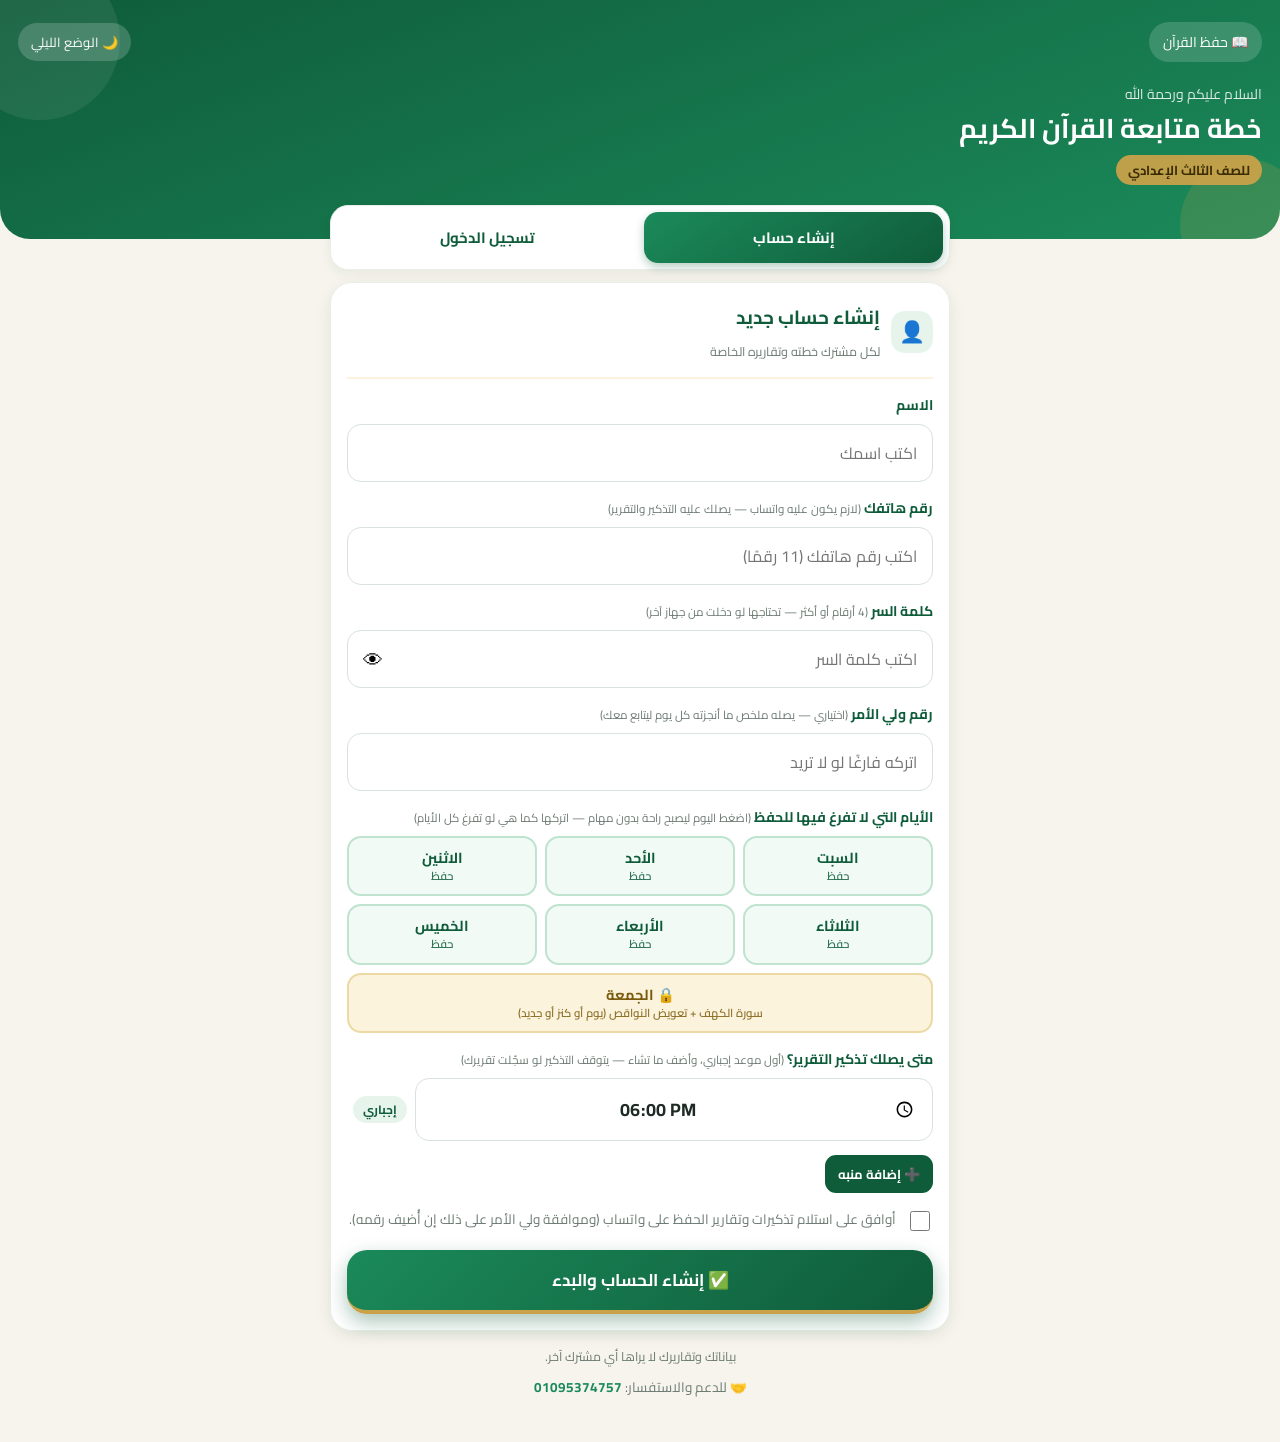
==== account.html @ 47256505 "Add files via upload" ====
<!DOCTYPE html>
<html lang="ar" dir="rtl">
<head>
    <meta charset="UTF-8">
    <meta name="viewport" content="width=device-width, initial-scale=1.0, viewport-fit=cover">
    <meta name="theme-color" content="#0f5c3a">
    <title>حسابي — خطة متابعة القرآن الكريم</title>
    <link rel="stylesheet" href="https://fonts.googleapis.com/css2?family=Cairo:wght@400;600;700&display=swap" media="print" onload="this.media='all'">
    <link rel="stylesheet" href="style.css">
</head>
<body>

    <header class="top">
        <div class="top-row">
            <span class="back">📖 حفظ القرآن</span>
            <button id="themeButton" class="theme-button">🌙 الوضع الليلي</button>
        </div>
        <div class="hello">
            <small>السلام عليكم ورحمة الله</small>
            <h1>خطة متابعة القرآن الكريم</h1>
            <span class="gold">للصف الثالث الإعدادي</span>
        </div>
    </header>

    <main class="wrap">
        <div class="tabs">
            <button type="button" class="tab on" id="tabReg">إنشاء حساب</button>
            <button type="button" class="tab" id="tabLogin">تسجيل الدخول</button>
        </div>

        <section class="box" id="regBox">
            <div class="box-h"><div class="ico">👤</div><div><h3>إنشاء حساب جديد</h3><small>لكل مشترك خطته وتقاريره الخاصة</small></div></div>

            <label class="lbl" for="rName">الاسم</label>
            <input class="input" id="rName" type="text" autocomplete="name" placeholder="اكتب اسمك">

            <label class="lbl" for="rPhone">رقم هاتفك <small>(لازم يكون عليه واتساب — يصلك عليه التذكير والتقرير)</small></label>
            <input class="input" id="rPhone" type="tel" inputmode="numeric" maxlength="14" autocomplete="tel" placeholder="اكتب رقم هاتفك (11 رقمًا)" style="direction:ltr;text-align:right">

            <label class="lbl" for="rPin">كلمة السر <small>(4 أرقام أو أكثر — تحتاجها لو دخلت من جهاز آخر)</small></label>
            <div class="pwwrap"><input class="input" id="rPin" type="password" autocomplete="new-password" placeholder="اكتب كلمة السر"><button type="button" aria-label="إظهار كلمة السر">👁</button></div>

            <label class="lbl" for="rGuardian">رقم ولي الأمر <small>(اختياري — يصله ملخص ما أنجزته كل يوم ليتابع معك)</small></label>
            <input class="input" id="rGuardian" type="tel" inputmode="numeric" maxlength="14" placeholder="اتركه فارغًا لو لا تريد" style="direction:ltr;text-align:right">

            <label class="lbl">الأيام التي لا تفرغ فيها للحفظ <small>(اضغط اليوم ليصبح راحة بدون مهام — اتركها كما هي لو تفرغ كل الأيام)</small></label>
            <div class="daychips" id="dayChips"></div>

            <label class="lbl">متى يصلك تذكير التقرير؟ <small>(أول موعد إجباري، وأضف ما تشاء — يتوقف التذكير لو سجّلت تقريرك)</small></label>
            <div id="remBox"></div>

            <label class="consent"><input type="checkbox" id="rConsent"><span>أوافق على استلام تذكيرات وتقارير الحفظ على واتساب (وموافقة ولي الأمر على ذلك إن أُضيف رقمه).</span></label>
            <div id="closedMsg"></div>
            <div id="regErr"></div>
            <button type="button" class="send" id="regBtn" style="margin-top:12px;font-size:17px;padding:14px">✅ إنشاء الحساب والبدء</button>
        </section>

        <section class="box" id="loginBox" style="display:none">
            <div class="box-h"><div class="ico">🔑</div><div><h3>تسجيل الدخول</h3><small>لو عندك حساب بالفعل</small></div></div>
            <label class="lbl" for="lPhone">رقم هاتفك</label>
            <input class="input" id="lPhone" type="tel" inputmode="numeric" maxlength="14" autocomplete="tel" placeholder="اكتب رقم هاتفك" style="direction:ltr;text-align:right">
            <label class="lbl" for="lPin">كلمة السر</label>
            <div class="pwwrap"><input class="input" id="lPin" type="password" autocomplete="current-password" placeholder="اكتب كلمة السر"><button type="button" aria-label="إظهار كلمة السر">👁</button></div>
            <div id="loginErr"></div>
            <button type="button" class="send" id="loginBtn" style="margin-top:12px;font-size:17px;padding:14px">🔓 دخول</button>
            <button type="button" class="linkbtn" id="forgotBtn">نسيت كلمة السر؟</button>
            <div class="reset" id="resetBox" style="display:none">
                <div class="muted">سيصلك رمز من 6 أرقام على واتساب على رقمك المسجّل.</div>
                <button type="button" class="btn small" id="sendCode" style="margin-top:8px">📲 إرسال الرمز</button>
                <div id="codePart" style="display:none">
                    <label class="lbl" for="rCode">الرمز الذي وصلك</label>
                    <input class="input" id="rCode" type="tel" inputmode="numeric" maxlength="6" placeholder="6 أرقام" style="direction:ltr;text-align:center;letter-spacing:4px">
                    <label class="lbl" for="rNew">كلمة السر الجديدة</label>
                    <div class="pwwrap"><input class="input" id="rNew" type="password" placeholder="كلمة السر الجديدة"><button type="button" aria-label="إظهار كلمة السر">👁</button></div>
                    <button type="button" class="btn small" id="confirmCode" style="margin-top:10px">✅ تغيير كلمة السر</button>
                </div>
                <div id="resetMsg"></div>
            </div>
        </section>

        <p class="hint" style="text-align:center">بياناتك وتقاريرك لا يراها أي مشترك آخر.</p>
    </main>

    <script src="engine.js"></script>
    <script>
    (function () {
      QT.applyTheme();
      QT.bindThemeButton("themeButton");
      QT.bindEyes();
      var $ = function (id) { return document.getElementById(id); };

      function nextUrl() {
        var n = QT.getParam("next");
        return /^[A-Za-z]+\.html(\?.*)?$/.test(n) && n.indexOf("account.html") < 0 ? n : "index.html";
      }
      if (QT.session()) { window.location.replace(nextUrl()); return; }

      function show(which) {
        $("regBox").style.display = which === "reg" ? "block" : "none";
        $("loginBox").style.display = which === "login" ? "block" : "none";
        $("tabReg").className = "tab" + (which === "reg" ? " on" : "");
        $("tabLogin").className = "tab" + (which === "login" ? " on" : "");
      }
      $("tabReg").onclick = function () { show("reg"); };
      $("tabLogin").onclick = function () { show("login"); };

      /* أيام الراحة */
      var DAYS = [[6, "السبت"], [0, "الأحد"], [1, "الاثنين"], [2, "الثلاثاء"], [3, "الأربعاء"], [4, "الخميس"]], restSel = {};
      function drawDays() {
        var h = "";
        for (var i = 0; i < DAYS.length; i++) h += '<button type="button" class="daychip' + (restSel[DAYS[i][0]] ? " off" : "") + '" data-d="' + DAYS[i][0] + '">' + DAYS[i][1] + '<small>' + (restSel[DAYS[i][0]] ? "راحة" : "حفظ") + '</small></button>';
        h += '<div class="daychip fri">الجمعة<small>سورة الكهف + تعويض النواقص (يوم أو كنز أو جديد)</small></div>';
        $("dayChips").innerHTML = h;
      }
      $("dayChips").onclick = function (ev) {
        ev = ev || window.event; var t = ev.target || ev.srcElement;
        while (t && t !== this && !(t.getAttribute && t.getAttribute("data-d"))) t = t.parentNode;
        if (!t || t === this) return;
        var n = Number(t.getAttribute("data-d"));
        if (restSel[n]) delete restSel[n]; else restSel[n] = 1;
        drawDays();
      };
      drawDays();

      /* مواعيد التذكير */
      var rem = QT.mountReminders($("remBox"), ["18:00"]);

      /* حد التسجيل (رقم Meta التجريبي يقبل 5 أرقام فقط) */
      var closed = false;
      QT.status(function (ok, d) {
        if (ok && d && d.open === false) {
          closed = true;
          $("closedMsg").innerHTML = '<div class="err"><b>للأسف تم انتهاء التسجيل.</b><br>اكتمل العدد المسموح به حاليًا. للاستفسار تواصل مع الدعم: <a href="https://wa.me/201095374757" style="direction:ltr;unicode-bidi:embed;font-weight:700">01095374757</a></div>';
          $("regBtn").className = "send off";
        }
      });

      function showErr(id, msg) { $(id).innerHTML = msg ? '<div class="err">' + QT.esc(msg) + '</div>' : ""; }
      var busy = false;
      function lock(btn, on, label) { busy = on; btn.className = "send" + (on ? " off" : ""); btn.innerHTML = on ? "⏳ جاري الاتصال..." : label; }
      var PHONE_ERR = "رقم الهاتف لازم يكون 11 رقمًا ويبدأ بـ 010 أو 011 أو 012 أو 015.";

      $("regBtn").onclick = function () {
        if (busy) return;
        if (closed) { showErr("regErr", "للأسف تم انتهاء التسجيل. تواصل مع الدعم: 01095374757"); return; }
        var name = $("rName").value.replace(/^\s+|\s+$/g, ""), phone = $("rPhone").value, pin = $("rPin").value, g = $("rGuardian").value.replace(/\s/g, "");
        if (name.length < 2) { showErr("regErr", "اكتب اسمك."); return; }
        if (!phone.replace(/\s/g, "")) { showErr("regErr", "اكتب رقم هاتفك في الخانة."); return; }
        if (!QT.normPhone(phone)) { showErr("regErr", PHONE_ERR); return; }
        if (pin.length < 4) { showErr("regErr", "كلمة السر لا تقل عن 4 أرقام أو حروف."); return; }
        if (g && !QT.normPhone(g)) { showErr("regErr", "رقم ولي الأمر: " + PHONE_ERR); return; }
        if (g && QT.normPhone(g) === QT.normPhone(phone)) { showErr("regErr", "رقم ولي الأمر لازم يكون مختلفًا عن رقمك."); return; }
        var times = rem.get(), k;
        for (k = 0; k < times.length; k++) if (!/^([01]\d|2[0-3]):[0-5]\d$/.test(times[k] || "")) { showErr("regErr", "اختر موعد التذكير الأول (إجباري) وتأكد أن كل المواعيد مكتملة."); return; }
        if (!$("rConsent").checked) { showErr("regErr", "لازم توافق على استلام الرسائل على واتساب."); return; }
        var restArr = [];
        for (k in restSel) if (restSel.hasOwnProperty(k)) restArr.push(Number(k));
        if (restArr.length > 5) { showErr("regErr", "اترك يومًا واحدًا على الأقل للحفظ."); return; }
        showErr("regErr", ""); lock($("regBtn"), true);
        QT.register({ name: name, phone: phone, pin: pin, guardian: g, rest: restArr, reminders: times, consent: true }, function (ok, data) {
          if (ok) { window.location.replace("onboarding.html"); return; }
          lock($("regBtn"), false, "✅ إنشاء الحساب والبدء"); showErr("regErr", data && data.error || "حدث خطأ.");
        });
      };
      $("loginBtn").onclick = function () {
        if (busy) return;
        var phone = $("lPhone").value, pin = $("lPin").value;
        if (!QT.normPhone(phone)) { showErr("loginErr", PHONE_ERR); return; }
        if (!pin) { showErr("loginErr", "اكتب كلمة السر."); return; }
        showErr("loginErr", ""); lock($("loginBtn"), true);
        QT.login({ phone: phone, pin: pin }, function (ok, data) {
          if (ok) { window.location.replace(nextUrl()); return; }
          lock($("loginBtn"), false, "🔓 دخول"); showErr("loginErr", data && data.error || "حدث خطأ.");
        });
      };

      /* نسيت كلمة السر */
      $("forgotBtn").onclick = function () { $("resetBox").style.display = $("resetBox").style.display === "none" ? "block" : "none"; };
      function msg(t, bad) { $("resetMsg").innerHTML = t ? '<div class="' + (bad ? "err" : "ok-msg") + '">' + QT.esc(t) + '</div>' : ""; }
      $("sendCode").onclick = function () {
        var phone = $("lPhone").value;
        if (!QT.normPhone(phone)) { msg("اكتب رقم هاتفك أعلاه أولًا (11 رقمًا).", true); return; }
        msg("⏳ جاري الإرسال...", false);
        QT.resetRequest(phone, function (ok, m) {
          msg(m, !ok);
          if (ok) $("codePart").style.display = "block";
        });
      };
      $("confirmCode").onclick = function () {
        var code = $("rCode").value, pin = $("rNew").value;
        if (code.length < 6) { msg("اكتب الرمز المكوّن من 6 أرقام.", true); return; }
        if (pin.length < 4) { msg("كلمة السر الجديدة لا تقل عن 4 أرقام أو حروف.", true); return; }
        QT.resetConfirm($("lPhone").value, code, pin, function (ok, m) {
          msg(m, !ok);
          if (ok) { $("lPin").value = pin; $("codePart").style.display = "none"; }
        });
      };
    })();
    </script>
</body>
</html>
---- style.css ----
/* =====================================================================
   style.css — التصميم المشترك لكل الصفحات (أخضر قرآني + ذهبي هادئ)
   ===================================================================== */
:root { --g1:#0f5c3a; --g2:#1b8a5a; --g3:#e6f4ec; --gold:#c9a24a; --gold2:#fbf3dc; --ink:#1d2b24; --mut:#6b7a72; --line:#e8eee9; --card:#ffffff; --bg:#f6f4ec; --soft:#fafbf9;
        --c-full:#1b8a5a; --c-extra:#b7861f; --c-partial:#d9822b; --c-none:#c0453a; }
* { box-sizing: border-box; }
body { margin: 0; font-family: "Cairo", Tahoma, Arial, sans-serif; background: var(--bg); color: var(--ink); direction: rtl; padding-bottom: 20px; transition: background .3s, color .3s; }
button { font-family: inherit; cursor: pointer; border: none; }
a { color: inherit; text-decoration: none; }
input { font-family: inherit; }

/* ---------- الهيدر ---------- */
.top { background: linear-gradient(160deg, var(--g1), var(--g2)); color: #fff; padding: 22px 18px 54px; border-radius: 0 0 30px 30px; position: relative; overflow: hidden; }
.top:before { content: ""; position: absolute; left: -40px; top: -40px; width: 160px; height: 160px; border-radius: 50%; background: rgba(255,255,255,.07); }
.top:after { content: ""; position: absolute; right: -30px; bottom: -50px; width: 130px; height: 130px; border-radius: 50%; background: rgba(201,162,74,.18); }
.top-row { display: flex; justify-content: space-between; align-items: center; position: relative; z-index: 1; gap: 10px; }
.back { color: #fff; background: rgba(255,255,255,.16); padding: 7px 14px; border-radius: 20px; font-size: 14px; }
.theme-button { background: rgba(255,255,255,.18); color: #fff; padding: 7px 13px; font-size: 13px; border-radius: 20px; }
.hello { position: relative; z-index: 1; margin-top: 16px; }
.hello small { opacity: .85; font-size: 14px; }
.hello h1 { margin: 2px 0 6px; font-size: 27px; line-height: 1.4; }
.hello .gold { display: inline-block; background: rgba(201,162,74,.95); color: #3b2c05; padding: 3px 12px; border-radius: 20px; font-size: 13px; font-weight: 700; }
.wrap { width: 92%; max-width: 620px; margin: -34px auto 0; position: relative; z-index: 2; }

/* ---------- البطاقات ---------- */
.box, .card { background: var(--card); border-radius: 22px; padding: 16px; margin-bottom: 14px; box-shadow: 0 5px 16px rgba(30,60,45,.08); border: 1px solid var(--line); }
.card h2 { margin: 0 0 10px; font-size: 19px; color: var(--g1); }
.card h3 { color: var(--g1); }
.box-h { display: flex; align-items: center; gap: 11px; margin-bottom: 12px; padding-bottom: 12px; border-bottom: 2px solid var(--gold2); }
.ico { width: 42px; height: 42px; border-radius: 14px; display: flex; align-items: center; justify-content: center; font-size: 21px; background: var(--g3); flex-shrink: 0; }
.box.t .ico { background: #fbf3dc; } .box.f .ico { background: #eaf0fb; }
.box-h h3 { margin: 0; font-size: 19px; color: var(--g1); }
.box-h small { color: var(--mut); font-size: 12.5px; }
.muted, .mu { color: var(--mut); font-size: 13px; }
.hint { font-size: 12.5px; color: var(--mut); margin: 8px 2px 0; }
.loading { text-align: center; padding: 30px 10px; color: var(--mut); }
.row { display: flex; gap: 10px; flex-wrap: wrap; align-items: center; }
.grid2 { display: grid; grid-template-columns: 1fr 1fr; gap: 12px; }
.input { width: 100%; padding: 13px 15px; border: 1px solid #d9e2dc; border-radius: 14px; font-size: 16px; outline: none; background: #fff; color: var(--ink); }
.input:focus { border-color: var(--g2); box-shadow: 0 0 0 3px rgba(27,138,90,.15); }

/* ---------- أزرار عامة ---------- */
.btn { display: inline-block; padding: 11px 18px; border-radius: 14px; background: var(--g1); color: #fff; font-size: 15px; font-weight: 700; }
.btn.blue { background: #2f6fa8; } .btn.gray { background: #7b8a82; } .btn.red { background: var(--c-none); }
.btn.small { padding: 7px 13px; font-size: 13px; border-radius: 11px; }
.btn.gold { background: linear-gradient(135deg, #d1a02f, #a77a14); }

/* ---------- الرئيسية ---------- */
.day-section { display: flex; justify-content: space-between; align-items: center; gap: 14px; background: var(--card); border-radius: 22px; padding: 18px; margin-bottom: 14px; box-shadow: 0 5px 16px rgba(30,60,45,.08); border: 1px solid var(--line); border-right: 6px solid var(--gold); }
.day-section h2 { margin: 4px 0; color: var(--g1); font-size: 23px; }
.day-section p { margin: 4px 0; color: var(--mut); font-size: 14px; }
.small-title { color: var(--mut); font-size: 12.5px; }
.day-progress { min-width: 86px; text-align: center; background: var(--g3); padding: 12px 8px; border-radius: 16px; }
.day-progress strong { display: block; color: var(--g1); font-size: 23px; }
.navigation-section { display: grid; grid-template-columns: repeat(3, 1fr); gap: 10px; margin-bottom: 14px; }
.nav-btn { display: block; text-align: center; padding: 14px 4px; border-radius: 18px; color: #fff; font-size: 14px; font-weight: 700; background: linear-gradient(145deg, var(--g2), var(--g1)); box-shadow: 0 5px 12px rgba(15,92,58,.25); }
.nav-btn.blue { background: linear-gradient(145deg, #d1a02f, #a77a14); box-shadow: 0 5px 12px rgba(167,122,20,.28); }
.nav-btn.gray { background: linear-gradient(145deg, #4b6358, #33463d); box-shadow: 0 5px 12px rgba(51,70,61,.25); }
.stats { display: grid; grid-template-columns: repeat(3, 1fr); gap: 10px; margin-bottom: 14px; }
.stat-card { background: var(--card); border-radius: 18px; padding: 12px 6px; text-align: center; border: 1px solid var(--line); box-shadow: 0 4px 12px rgba(30,60,45,.07); }
.stat-card span { font-size: 21px; } .stat-card h3 { margin: 4px 0; font-size: 12.5px; color: var(--mut); font-weight: 600; } .stat-card strong { font-size: 22px; color: var(--g1); }
.progress-section, .search-section, .surahs-section, .reminder-section { background: var(--card); border-radius: 22px; padding: 16px; margin-bottom: 14px; box-shadow: 0 5px 16px rgba(30,60,45,.08); border: 1px solid var(--line); }
.progress-section h2, .search-section h2, .surahs-section h2, .reminder-section h2 { margin: 0 0 8px; font-size: 18px; color: var(--g1); }
.section-title { display: flex; justify-content: space-between; align-items: center; gap: 10px; }
.progress-bar { width: 100%; height: 12px; background: var(--g3); border-radius: 20px; overflow: hidden; margin: 12px 0 10px; }
#progressBar, .bar-fill { height: 100%; width: 0%; background: linear-gradient(90deg, var(--g2), var(--gold)); border-radius: 20px; transition: width .4s; }
#progressMessage { text-align: center; color: var(--mut); margin: 0; font-size: 14px; }
#searchInput { width: 100%; padding: 13px 15px; border: 1px solid #d9e2dc; border-radius: 14px; font-size: 16px; outline: none; background: #fff; color: var(--ink); }
#searchInput:focus { border-color: var(--g2); box-shadow: 0 0 0 3px rgba(27,138,90,.15); }
.surah-list { display: grid; grid-template-columns: 1fr; gap: 10px; }
.surah-card { background: var(--soft); border: 1px solid var(--line); border-right: 5px solid #c4cbc7; border-radius: 16px; padding: 13px 14px; }
.surah-number { color: var(--mut); font-size: 12px; margin-bottom: 2px; }
.surah-name { font-size: 19px; font-weight: 700; margin-bottom: 6px; }
.surah-status { font-size: 14px; line-height: 1.7; }
.surah-days { margin-top: 8px; padding-top: 8px; border-top: 1px dashed #dfe6e1; color: var(--mut); font-size: 13px; line-height: 1.8; }
.status-planned { border-right-color: var(--gold); background: #fffbef; }
.status-completed { border-right-color: var(--g2); background: #f0faf4; }
footer { text-align: center; color: var(--mut); padding: 16px; font-size: 13px; }
footer p { margin: 2px 0; }

/* ---------- الخطة والتقدم ---------- */
.badge { display: inline-block; padding: 2px 10px; border-radius: 20px; font-size: 12px; font-weight: 700; background: var(--g3); color: var(--g1); margin-left: 6px; }
.badge.warn { background: var(--gold2); color: #7a5a0b; } .badge.bad { background: #fde3e0; color: #a93228; } .badge.ok { background: #dff5e6; color: #14753f; } .badge.blue { background: #e1eefb; color: #1f5fa3; }
.sec { border: 1px solid var(--line); border-right: 5px solid var(--g2); border-radius: 16px; padding: 13px; margin-bottom: 11px; background: var(--soft); }
.sec.t { border-right-color: var(--gold); } .sec.f { border-right-color: #5b86c4; }
.sec h3 { margin: 0 0 8px; font-size: 17px; color: var(--g1); }
.sec .line { margin: 5px 0; line-height: 1.8; font-size: 15px; }
.sec .num { display: inline-block; min-width: 54px; text-align: center; padding: 1px 10px; border-radius: 14px; background: var(--gold); color: #fff; font-weight: 700; margin-left: 6px; font-size: 12.5px; }
.sec .ph { color: var(--g2); font-weight: 700; }
.err { color: #a93228; background: #fff3f2; border: 1px solid #efc0bb; border-radius: 16px; padding: 11px 14px; margin: 10px 0; font-size: 14px; line-height: 1.9; }
.ok-msg { color: #14753f; background: #e8f7ee; border: 1px solid #bfe3cf; border-radius: 16px; padding: 11px 14px; margin: 10px 0; }
.dayline { display: flex; justify-content: space-between; align-items: center; gap: 10px; padding: 12px 13px; border: 1px solid var(--line); border-radius: 16px; margin-bottom: 9px; background: var(--soft); }
.dayline .meta { flex: 1; min-width: 0; }
.dayline .title { font-weight: 700; font-size: 15px; }
.dayline .sub { color: var(--mut); font-size: 13px; line-height: 1.8; }
.dayline.today { border-color: var(--g2); background: #f0faf4; box-shadow: 0 0 0 2px rgba(27,138,90,.12); }
.dayline.missed { border-color: #efc0bb; background: #fff6f5; }
details.acc { background: var(--card); border-radius: 20px; padding: 2px 16px; margin-bottom: 12px; box-shadow: 0 5px 16px rgba(30,60,45,.08); border: 1px solid var(--line); }
details.acc > summary { cursor: pointer; padding: 15px 0; font-size: 17px; font-weight: 700; color: var(--g1); list-style: none; }
details.acc > summary::-webkit-details-marker { display: none; }
details.acc > summary:after { content: "▾"; float: left; color: var(--gold); }
details.acc[open] > summary:after { content: "▴"; }
details.acc .body { padding-bottom: 14px; }
details.acc h3 { color: var(--g1); font-size: 16px; }
.tabs { display: flex; gap: 8px; margin-bottom: 12px; background: var(--card); padding: 6px; border-radius: 18px; border: 1px solid var(--line); box-shadow: 0 4px 12px rgba(30,60,45,.06); }
.tab { flex: 1; padding: 11px 6px; border-radius: 14px; background: transparent; color: var(--g1); font-size: 15px; font-weight: 700; }
.tab.on { background: linear-gradient(145deg, var(--g2), var(--g1)); color: #fff; box-shadow: 0 4px 10px rgba(15,92,58,.3); }
.bigmsg { text-align: center; font-size: 19px; line-height: 2; padding: 22px 16px; background: linear-gradient(145deg, #f0faf4, var(--gold2)); border-radius: 22px; color: var(--g1); margin-bottom: 14px; border: 1px solid #dcebd8; font-weight: 600; }
.kv { display: flex; justify-content: space-between; gap: 8px; padding: 10px 0; border-bottom: 1px dashed var(--line); font-size: 15px; }
.kv:last-child { border-bottom: none; }
.kv strong { color: var(--g1); }
.note-comp { color: #14753f; font-size: 13px; margin-top: 4px; }
.chips { display: flex; flex-wrap: wrap; gap: 8px; margin-top: 8px; }
.chip { direction: ltr; padding: 9px 14px; border-radius: 14px; background: #fff; color: #6b520f; border: 2px solid #e6dcb8; font-size: 16px; font-weight: 700; }
.chip:active { background: var(--gold); color: #fff; }
.toast { position: fixed; bottom: 22px; left: 50%; transform: translateX(-50%); background: #2c3a33; color: #fff; padding: 12px 20px; border-radius: 16px; opacity: 0; pointer-events: none; transition: opacity .3s; z-index: 60; max-width: 90%; text-align: center; font-size: 14px; }
.toast.show { opacity: 1; } .toast.err2 { background: #a93228; } .toast.ok2 { background: #14753f; }

/* ---------- نموذج التقرير (مشترك بين التقرير والخطة) ---------- */
.steps { background: var(--card); border-radius: 18px; padding: 12px 16px; box-shadow: 0 6px 18px rgba(15,92,58,.12); display: flex; align-items: center; gap: 12px; margin-bottom: 14px; border: 1px solid var(--line); }
.steps .bar { flex: 1; height: 9px; background: var(--g3); border-radius: 10px; overflow: hidden; }
.steps .bar i { display: block; height: 100%; width: 0; background: linear-gradient(90deg, var(--g2), var(--gold)); border-radius: 10px; transition: width .3s; }
.steps b { font-size: 13px; color: var(--g1); white-space: nowrap; }
.item { background: var(--soft); border: 1px solid var(--line); border-radius: 15px; padding: 11px 13px; margin-bottom: 9px; line-height: 1.8; font-size: 15px; }
.pill { display: inline-block; background: var(--gold); color: #fff; padding: 1px 11px; border-radius: 14px; font-size: 12.5px; font-weight: 700; margin-left: 6px; }
.pill.g { background: var(--g2); }
.name { font-weight: 700; font-size: 16.5px; }
.ph { color: var(--g2); font-weight: 700; }
.tag { display: inline-block; background: var(--gold2); color: #7a5a0b; padding: 1px 10px; border-radius: 12px; font-size: 12px; margin-right: 4px; }
.opts { display: grid; grid-template-columns: 1fr 1fr; gap: 10px; margin-top: 12px; }
.opt { position: relative; padding: 14px 8px; border-radius: 16px; font-size: 15.5px; font-weight: 700; background: #fff; border: 2px solid; display: flex; flex-direction: column; align-items: center; gap: 3px; line-height: 1.3; transition: transform .12s, box-shadow .12s; }
.opt span { font-size: 22px; }
.opt.full, .opt.done { color: var(--c-full); border-color: #bfe3cf; background: #f1faf5; }
.opt.extra { color: var(--c-extra); border-color: #ecd9a4; background: #fdf8e8; }
.opt.partial { color: var(--c-partial); border-color: #f3cfa6; background: #fff6ec; }
.opt.none { color: var(--c-none); border-color: #efc0bb; background: #fff3f2; }
.opt.sel { color: #fff; transform: scale(1.02); box-shadow: 0 6px 14px rgba(0,0,0,.18); }
.opt.sel.full, .opt.sel.done { background: linear-gradient(145deg, #1b8a5a, #0f5c3a); border-color: #0f5c3a; }
.opt.sel.extra { background: linear-gradient(145deg, #d1a02f, #a77a14); border-color: #a77a14; }
.opt.sel.partial { background: linear-gradient(145deg, #e8903a, #c26d17); border-color: #c26d17; }
.opt.sel.none { background: linear-gradient(145deg, #d35a4f, #a93228); border-color: #a93228; }
.opt.sel:after { content: "✓"; position: absolute; top: 6px; left: 9px; font-size: 14px; background: rgba(255,255,255,.28); width: 22px; height: 22px; line-height: 22px; border-radius: 50%; }
.opts.two .opt { flex-direction: row; justify-content: center; gap: 8px; }
.opts.two .opt span { font-size: 20px; }
.pick { margin-top: 12px; background: #fcfaf2; border: 1px dashed #e2cf94; border-radius: 16px; padding: 12px; }
.pick h4 { margin: 0 0 9px; font-size: 14.5px; color: #7a5a0b; }
.grid { display: flex; flex-wrap: wrap; gap: 8px; }
.ch { direction: ltr; min-width: 56px; padding: 10px 14px; border-radius: 14px; border: 2px solid #e6dcb8; background: #fff; font-size: 17px; font-weight: 700; color: #6b520f; }
.ch.sel { background: var(--gold); border-color: #a77a14; color: #fff; box-shadow: 0 4px 10px rgba(167,122,20,.35); }
.pick.p { background: #fff8f0; border-color: #f0cba0; } .pick.p h4 { color: #a8590b; }
.pick.p .ch { border-color: #f0d6b8; color: #a8590b; } .pick.p .ch.sel { background: var(--c-partial); border-color: #c26d17; color: #fff; }
.dock { position: sticky; bottom: 0; padding: 10px 0 8px; background: linear-gradient(0deg, var(--bg) 70%, rgba(246,244,236,0)); z-index: 5; }
.send { width: 100%; border: none; padding: 17px; border-radius: 20px; font-size: 19px; font-weight: 700; color: #fff; background: linear-gradient(135deg, var(--g2), var(--g1)); box-shadow: 0 8px 20px rgba(15,92,58,.35); border-bottom: 4px solid var(--gold); }
.send.off { background: #aeb9b3; box-shadow: none; border-bottom-color: #cfd6d2; }
.navbar { display: grid; grid-template-columns: repeat(3, 1fr); gap: 10px; margin: 6px 0 24px; }
.navbar a { text-align: center; padding: 13px 4px; border-radius: 16px; background: #fff; border: 1px solid var(--line); color: var(--g1); font-weight: 700; font-size: 14px; box-shadow: 0 3px 8px rgba(30,60,45,.06); }
.navbar a span { display: block; font-size: 20px; margin-bottom: 2px; }
.msg { text-align: center; padding: 26px 16px; } .msg h2 { color: var(--g1); margin: 0 0 8px; }
.formhost { margin-bottom: 14px; }
.formhost .formbar { display: flex; justify-content: space-between; align-items: center; background: var(--gold2); border: 1px solid #ecd9a4; border-radius: 16px; padding: 10px 14px; margin-bottom: 12px; font-weight: 700; color: #7a5a0b; }

/* ---------- الوضع الليلي ---------- */
body.dark { --card: #1c2420; --line: #2c3833; --g3: #1d3328; --gold2: #2e2915; --ink: #e9efec; --mut: #9fb0a7; --bg: #121715; --soft: #222c27; background: #121715; color: #e9efec; }
body.dark .input, body.dark #searchInput { background: #1b1e1d; color: #fff; border-color: #3a4540; }
body.dark .box-h h3, body.dark .card h2, body.dark .card h3, body.dark .sec h3, body.dark details.acc > summary, body.dark .progress-section h2, body.dark .search-section h2, body.dark .surahs-section h2, body.dark .reminder-section h2, body.dark .day-section h2 { color: #bfe9cf; }
body.dark .opt { background: #1c2420; }
body.dark .opt.full, body.dark .opt.done { background: #17291f; border-color: #2c5a41; } body.dark .opt.extra { background: #2a2512; border-color: #5d4e1c; }
body.dark .opt.partial { background: #2c2015; border-color: #66431c; } body.dark .opt.none { background: #2d1a18; border-color: #66312c; }
body.dark .opt.sel { color: #fff; }
body.dark .opt.sel.full, body.dark .opt.sel.done { background: linear-gradient(145deg, #1b8a5a, #0f5c3a); border-color: #3fbf86; }
body.dark .opt.sel.extra { background: linear-gradient(145deg, #d1a02f, #a77a14); border-color: #f0cf73; }
body.dark .opt.sel.partial { background: linear-gradient(145deg, #e8903a, #c26d17); border-color: #f5b574; }
body.dark .opt.sel.none { background: linear-gradient(145deg, #d35a4f, #a93228); border-color: #f09a92; }
body.dark .pick { background: #25230f; border-color: #5d4e1c; } body.dark .pick.p { background: #2a1e12; border-color: #66431c; }
body.dark .ch, body.dark .chip { background: #1c2420; border-color: #4b4220; color: #e8d9a6; } body.dark .pick.p .ch { border-color: #66431c; color: #f0c698; }
body.dark .ch.sel { background: var(--gold); border-color: #f0cf73; color: #fff; } body.dark .pick.p .ch.sel { background: var(--c-partial); border-color: #f5b574; color: #fff; }
body.dark .navbar a { background: #1c2420; color: #bfe9cf; }
body.dark .dock { background: linear-gradient(0deg, #121715 70%, rgba(18,23,21,0)); }
body.dark .day-progress, body.dark .bigmsg { background: #1c2b21; color: #bfe9cf; border-color: #2c3833; }
body.dark .dayline.today { background: #1c2b21; } body.dark .dayline.missed { background: #2e1f1d; border-color: #66312c; }
body.dark .status-planned { background: #2b2918; } body.dark .status-completed { background: #1c2b21; }
body.dark .tag, body.dark .badge.warn { color: #e8d9a6; } body.dark .badge { color: #bfe9cf; }
body.dark .err { background: #2d1a18; color: #f1a79f; border-color: #66312c; } body.dark .ok-msg { background: #1c2b21; color: #bfe9cf; border-color: #2c5a41; }
body.dark .formbar { color: #e8d9a6; border-color: #5d4e1c; }

@media (min-width: 640px) { .surah-list { grid-template-columns: 1fr 1fr; } }

/* ---------- نافذة التقرير المنزلقة داخل صفحة الخطة ---------- */
.sheet { position: fixed; top: 0; left: 0; right: 0; bottom: 0; background: rgba(15,30,22,.55); z-index: 60; display: none; }
.sheet.open { display: block; }
.sheet-in { position: absolute; left: 0; right: 0; bottom: 0; top: 28px; background: var(--bg); border-radius: 26px 26px 0 0; overflow-y: auto; padding: 0 14px 14px; -webkit-overflow-scrolling: touch; }
.sheet-top { position: sticky; top: 0; z-index: 6; background: linear-gradient(160deg, var(--g1), var(--g2)); color: #fff; margin: 0 -14px 14px; padding: 14px 18px; display: flex; justify-content: space-between; align-items: center; border-radius: 26px 26px 0 0; }
.sheet-top b { font-size: 17px; }
.sheet-top small { display: block; opacity: .85; font-size: 12.5px; }
.sheet-x { background: rgba(255,255,255,.2); color: #fff; width: 38px; height: 38px; border-radius: 50%; font-size: 18px; }
.sheet .steps { margin-top: 0; }
@media (min-width: 640px) { .sheet-in { max-width: 600px; margin: 0 auto; } }

/* ---------- صفحة الحساب ---------- */
.lbl { display: block; font-weight: 700; margin: 13px 0 6px; font-size: 14px; color: var(--g1); }
.lbl small { color: var(--mut); font-weight: 400; }
.consent { display: flex; gap: 10px; align-items: flex-start; margin: 14px 0 4px; font-size: 13.5px; line-height: 1.8; color: var(--mut); }
.consent input { width: 20px; height: 20px; margin-top: 4px; flex-shrink: 0; accent-color: var(--g2); }
.who { background: var(--g3); border-radius: 16px; padding: 12px 14px; margin-bottom: 10px; line-height: 1.9; }
.who b { color: var(--g1); }
body.dark .lbl, body.dark .who b { color: #bfe9cf; }

/* ---------- حلقة التقدم / الأوسمة / أيام الراحة / الدعم / الحركة ---------- */
.ringbox { text-align: center; min-width: 92px; }
.ring { width: 86px; height: 86px; border-radius: 50%; background: #e6f4ec; display: flex; align-items: center; justify-content: center; margin: 0 auto 4px; }
.ring-in { width: 66px; height: 66px; border-radius: 50%; background: var(--card); display: flex; align-items: center; justify-content: center; }
.ring-in strong { color: var(--g1); font-size: 18px; }
.badge-list { display: grid; grid-template-columns: repeat(3, 1fr); gap: 9px; margin-top: 10px; }
.badge-item { text-align: center; padding: 10px 4px; border-radius: 16px; background: var(--soft); border: 1px dashed var(--line); filter: grayscale(1); opacity: .5; }
.badge-item.got { filter: none; opacity: 1; background: linear-gradient(145deg, #fffbef, #f0faf4); border: 1px solid #ecd9a4; box-shadow: 0 3px 8px rgba(167,122,20,.15); }
.badge-item span { display: block; font-size: 26px; }
.badge-item b { display: block; font-size: 13px; color: var(--g1); margin-top: 2px; }
.badge-item small { display: block; font-size: 11px; color: var(--mut); line-height: 1.5; }
.daychips { display: grid; grid-template-columns: 1fr 1fr 1fr; gap: 8px; }
.daychip { padding: 10px 4px; border-radius: 14px; text-align: center; font-size: 14.5px; font-weight: 700; background: #f1faf5; color: var(--g1); border: 2px solid #bfe3cf; line-height: 1.4; }
.daychip small { display: block; font-size: 11.5px; font-weight: 600; opacity: .85; }
.daychip.off { background: #fff6ec; color: #a8590b; border-color: #f3cfa6; }
.daychip.fri { grid-column: 1 / -1; background: var(--gold2); color: #7a5a0b; border-color: #ecd9a4; cursor: not-allowed; }
.daychip.fri:before { content: "🔒 "; }
body.dark .daychip { background: #17291f; border-color: #2c5a41; color: #bfe9cf; }
body.dark .daychip.off { background: #2c2015; border-color: #66431c; color: #f0c698; }
body.dark .daychip.fri { background: #2e2915; border-color: #5d4e1c; color: #e8d9a6; }
body.dark .badge-item.got { background: linear-gradient(145deg, #2a2512, #1c2b21); border-color: #5d4e1c; }
body.dark .ring-in { background: #1c2420; }
body.dark .ring-in strong, body.dark .badge-item b { color: #bfe9cf; }
.support { text-align: center; color: var(--mut); font-size: 13.5px; padding: 6px 12px 22px; }
.support a { color: var(--g2); }
.wrap > * { animation: rise .35s ease both; }
@keyframes rise { from { opacity: 0; transform: translateY(8px); } to { opacity: 1; transform: none; } }

/* ---------- المنبهات / كلمة السر / الاسم المنسوخ ---------- */
.remrow { display: flex; gap: 8px; align-items: center; margin-bottom: 8px; }
.remrow .input { flex: 1; direction: ltr; text-align: center; font-size: 18px; font-weight: 700; }
.pwwrap { position: relative; }
.pwwrap .input { padding-left: 52px; }
.pwwrap button { position: absolute; left: 8px; top: 50%; transform: translateY(-50%); background: transparent; font-size: 20px; padding: 6px 8px; }
.namebox { display: flex; align-items: center; justify-content: space-between; gap: 10px; background: #f0faf4; border: 2px dashed var(--g2); border-radius: 16px; padding: 12px 14px; margin: 10px 0; }
.namebox b { font-size: 18px; color: var(--g1); }
body.dark .namebox { background: #17291f; } body.dark .namebox b { color: #bfe9cf; }
.reset { background: var(--soft); border: 1px solid var(--line); border-radius: 16px; padding: 12px; margin-top: 12px; }
.linkbtn { background: transparent; color: var(--g2); font-weight: 700; font-size: 14px; padding: 8px 0; text-decoration: underline; }
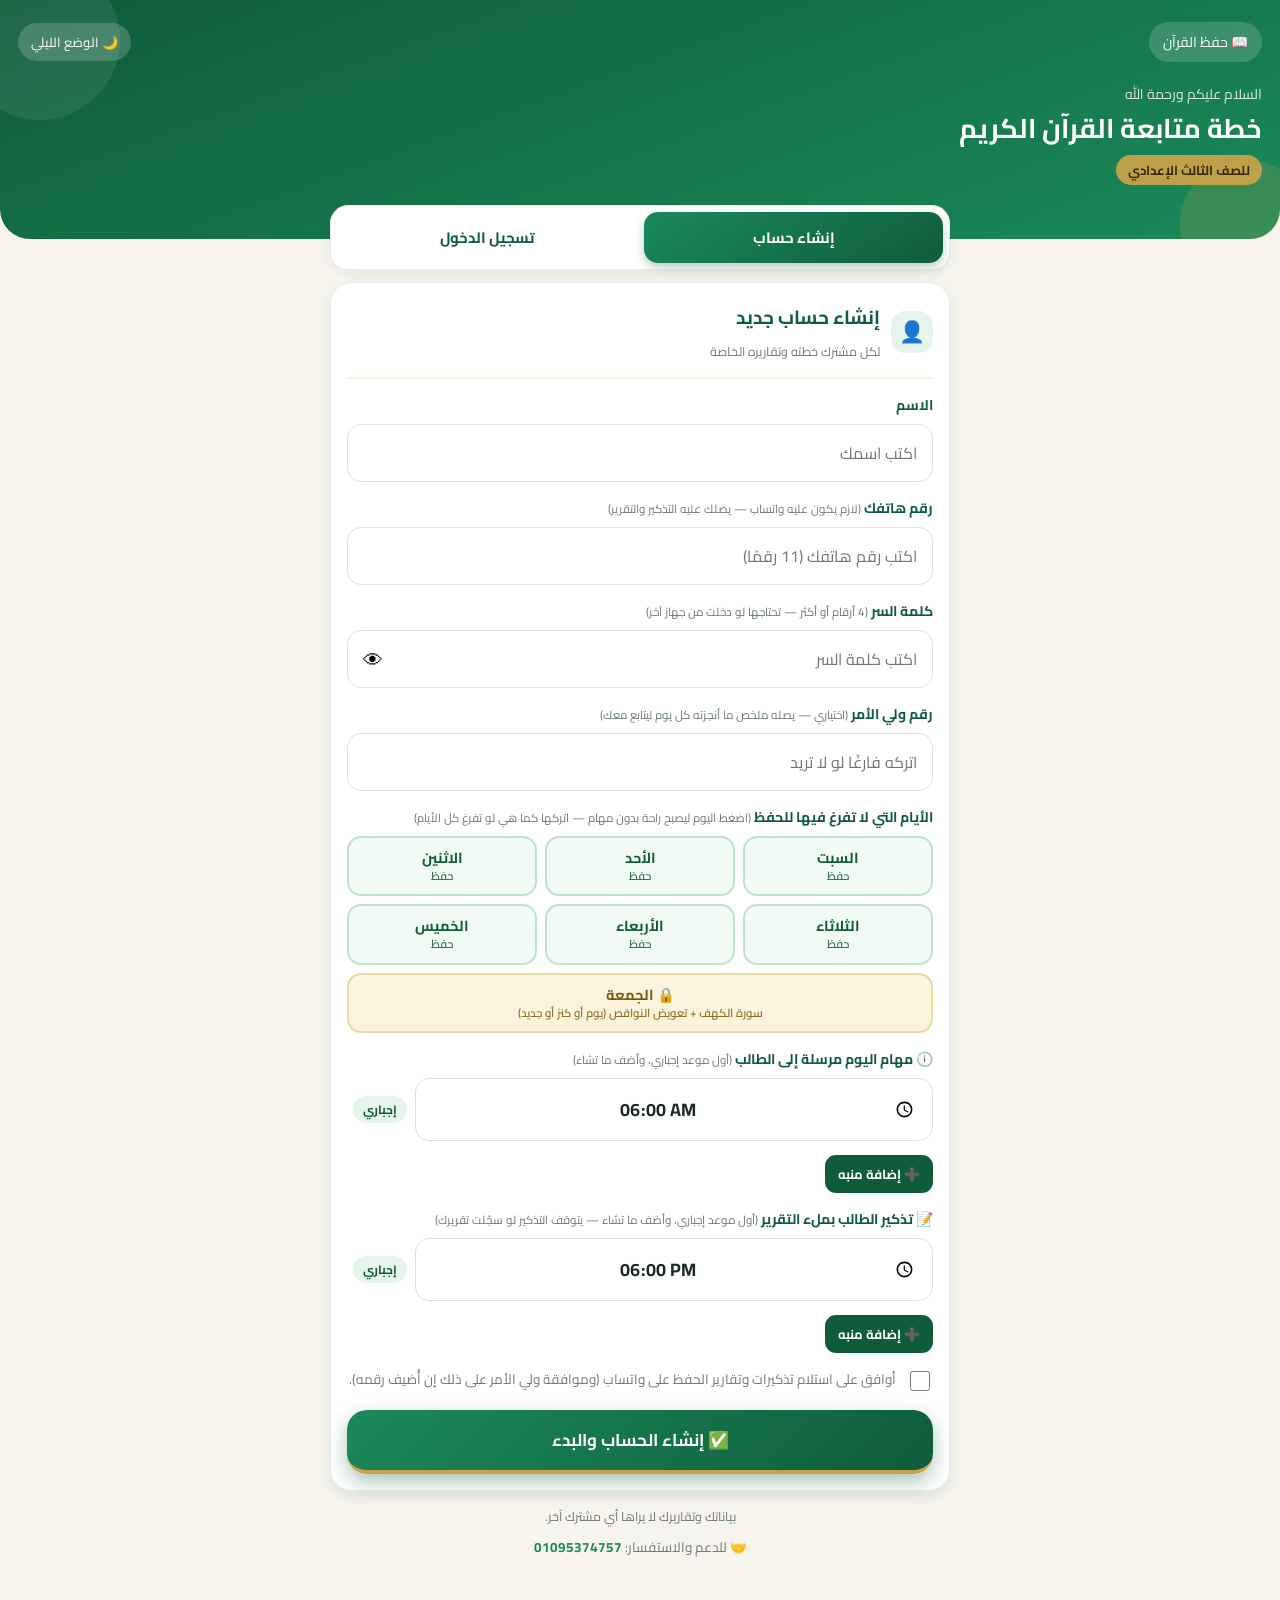
==== commit 393c23ef: "Add files via upload" ====
--- a/account.html
+++ b/account.html
@@ -1,201 +1,215 @@
-<!DOCTYPE html>
-<html lang="ar" dir="rtl">
-<head>
-    <meta charset="UTF-8">
-    <meta name="viewport" content="width=device-width, initial-scale=1.0, viewport-fit=cover">
-    <meta name="theme-color" content="#0f5c3a">
-    <title>حسابي — خطة متابعة القرآن الكريم</title>
-    <link rel="stylesheet" href="https://fonts.googleapis.com/css2?family=Cairo:wght@400;600;700&display=swap" media="print" onload="this.media='all'">
-    <link rel="stylesheet" href="style.css">
-</head>
-<body>
-
-    <header class="top">
-        <div class="top-row">
-            <span class="back">📖 حفظ القرآن</span>
-            <button id="themeButton" class="theme-button">🌙 الوضع الليلي</button>
-        </div>
-        <div class="hello">
-            <small>السلام عليكم ورحمة الله</small>
-            <h1>خطة متابعة القرآن الكريم</h1>
-            <span class="gold">للصف الثالث الإعدادي</span>
-        </div>
-    </header>
-
-    <main class="wrap">
-        <div class="tabs">
-            <button type="button" class="tab on" id="tabReg">إنشاء حساب</button>
-            <button type="button" class="tab" id="tabLogin">تسجيل الدخول</button>
-        </div>
-
-        <section class="box" id="regBox">
-            <div class="box-h"><div class="ico">👤</div><div><h3>إنشاء حساب جديد</h3><small>لكل مشترك خطته وتقاريره الخاصة</small></div></div>
-
-            <label class="lbl" for="rName">الاسم</label>
-            <input class="input" id="rName" type="text" autocomplete="name" placeholder="اكتب اسمك">
-
-            <label class="lbl" for="rPhone">رقم هاتفك <small>(لازم يكون عليه واتساب — يصلك عليه التذكير والتقرير)</small></label>
-            <input class="input" id="rPhone" type="tel" inputmode="numeric" maxlength="14" autocomplete="tel" placeholder="اكتب رقم هاتفك (11 رقمًا)" style="direction:ltr;text-align:right">
-
-            <label class="lbl" for="rPin">كلمة السر <small>(4 أرقام أو أكثر — تحتاجها لو دخلت من جهاز آخر)</small></label>
-            <div class="pwwrap"><input class="input" id="rPin" type="password" autocomplete="new-password" placeholder="اكتب كلمة السر"><button type="button" aria-label="إظهار كلمة السر">👁</button></div>
-
-            <label class="lbl" for="rGuardian">رقم ولي الأمر <small>(اختياري — يصله ملخص ما أنجزته كل يوم ليتابع معك)</small></label>
-            <input class="input" id="rGuardian" type="tel" inputmode="numeric" maxlength="14" placeholder="اتركه فارغًا لو لا تريد" style="direction:ltr;text-align:right">
-
-            <label class="lbl">الأيام التي لا تفرغ فيها للحفظ <small>(اضغط اليوم ليصبح راحة بدون مهام — اتركها كما هي لو تفرغ كل الأيام)</small></label>
-            <div class="daychips" id="dayChips"></div>
-
-            <label class="lbl">متى يصلك تذكير التقرير؟ <small>(أول موعد إجباري، وأضف ما تشاء — يتوقف التذكير لو سجّلت تقريرك)</small></label>
-            <div id="remBox"></div>
-
-            <label class="consent"><input type="checkbox" id="rConsent"><span>أوافق على استلام تذكيرات وتقارير الحفظ على واتساب (وموافقة ولي الأمر على ذلك إن أُضيف رقمه).</span></label>
-            <div id="closedMsg"></div>
-            <div id="regErr"></div>
-            <button type="button" class="send" id="regBtn" style="margin-top:12px;font-size:17px;padding:14px">✅ إنشاء الحساب والبدء</button>
-        </section>
-
-        <section class="box" id="loginBox" style="display:none">
-            <div class="box-h"><div class="ico">🔑</div><div><h3>تسجيل الدخول</h3><small>لو عندك حساب بالفعل</small></div></div>
-            <label class="lbl" for="lPhone">رقم هاتفك</label>
-            <input class="input" id="lPhone" type="tel" inputmode="numeric" maxlength="14" autocomplete="tel" placeholder="اكتب رقم هاتفك" style="direction:ltr;text-align:right">
-            <label class="lbl" for="lPin">كلمة السر</label>
-            <div class="pwwrap"><input class="input" id="lPin" type="password" autocomplete="current-password" placeholder="اكتب كلمة السر"><button type="button" aria-label="إظهار كلمة السر">👁</button></div>
-            <div id="loginErr"></div>
-            <button type="button" class="send" id="loginBtn" style="margin-top:12px;font-size:17px;padding:14px">🔓 دخول</button>
-            <button type="button" class="linkbtn" id="forgotBtn">نسيت كلمة السر؟</button>
-            <div class="reset" id="resetBox" style="display:none">
-                <div class="muted">سيصلك رمز من 6 أرقام على واتساب على رقمك المسجّل.</div>
-                <button type="button" class="btn small" id="sendCode" style="margin-top:8px">📲 إرسال الرمز</button>
-                <div id="codePart" style="display:none">
-                    <label class="lbl" for="rCode">الرمز الذي وصلك</label>
-                    <input class="input" id="rCode" type="tel" inputmode="numeric" maxlength="6" placeholder="6 أرقام" style="direction:ltr;text-align:center;letter-spacing:4px">
-                    <label class="lbl" for="rNew">كلمة السر الجديدة</label>
-                    <div class="pwwrap"><input class="input" id="rNew" type="password" placeholder="كلمة السر الجديدة"><button type="button" aria-label="إظهار كلمة السر">👁</button></div>
-                    <button type="button" class="btn small" id="confirmCode" style="margin-top:10px">✅ تغيير كلمة السر</button>
-                </div>
-                <div id="resetMsg"></div>
-            </div>
-        </section>
-
-        <p class="hint" style="text-align:center">بياناتك وتقاريرك لا يراها أي مشترك آخر.</p>
-    </main>
-
-    <script src="engine.js"></script>
-    <script>
-    (function () {
-      QT.applyTheme();
-      QT.bindThemeButton("themeButton");
-      QT.bindEyes();
-      var $ = function (id) { return document.getElementById(id); };
-
-      function nextUrl() {
-        var n = QT.getParam("next");
-        return /^[A-Za-z]+\.html(\?.*)?$/.test(n) && n.indexOf("account.html") < 0 ? n : "index.html";
-      }
-      if (QT.session()) { window.location.replace(nextUrl()); return; }
-
-      function show(which) {
-        $("regBox").style.display = which === "reg" ? "block" : "none";
-        $("loginBox").style.display = which === "login" ? "block" : "none";
-        $("tabReg").className = "tab" + (which === "reg" ? " on" : "");
-        $("tabLogin").className = "tab" + (which === "login" ? " on" : "");
-      }
-      $("tabReg").onclick = function () { show("reg"); };
-      $("tabLogin").onclick = function () { show("login"); };
-
-      /* أيام الراحة */
-      var DAYS = [[6, "السبت"], [0, "الأحد"], [1, "الاثنين"], [2, "الثلاثاء"], [3, "الأربعاء"], [4, "الخميس"]], restSel = {};
-      function drawDays() {
-        var h = "";
-        for (var i = 0; i < DAYS.length; i++) h += '<button type="button" class="daychip' + (restSel[DAYS[i][0]] ? " off" : "") + '" data-d="' + DAYS[i][0] + '">' + DAYS[i][1] + '<small>' + (restSel[DAYS[i][0]] ? "راحة" : "حفظ") + '</small></button>';
-        h += '<div class="daychip fri">الجمعة<small>سورة الكهف + تعويض النواقص (يوم أو كنز أو جديد)</small></div>';
-        $("dayChips").innerHTML = h;
-      }
-      $("dayChips").onclick = function (ev) {
-        ev = ev || window.event; var t = ev.target || ev.srcElement;
-        while (t && t !== this && !(t.getAttribute && t.getAttribute("data-d"))) t = t.parentNode;
-        if (!t || t === this) return;
-        var n = Number(t.getAttribute("data-d"));
-        if (restSel[n]) delete restSel[n]; else restSel[n] = 1;
-        drawDays();
-      };
-      drawDays();
-
-      /* مواعيد التذكير */
-      var rem = QT.mountReminders($("remBox"), ["18:00"]);
-
-      /* حد التسجيل (رقم Meta التجريبي يقبل 5 أرقام فقط) */
-      var closed = false;
-      QT.status(function (ok, d) {
-        if (ok && d && d.open === false) {
-          closed = true;
-          $("closedMsg").innerHTML = '<div class="err"><b>للأسف تم انتهاء التسجيل.</b><br>اكتمل العدد المسموح به حاليًا. للاستفسار تواصل مع الدعم: <a href="https://wa.me/201095374757" style="direction:ltr;unicode-bidi:embed;font-weight:700">01095374757</a></div>';
-          $("regBtn").className = "send off";
-        }
-      });
-
-      function showErr(id, msg) { $(id).innerHTML = msg ? '<div class="err">' + QT.esc(msg) + '</div>' : ""; }
-      var busy = false;
-      function lock(btn, on, label) { busy = on; btn.className = "send" + (on ? " off" : ""); btn.innerHTML = on ? "⏳ جاري الاتصال..." : label; }
-      var PHONE_ERR = "رقم الهاتف لازم يكون 11 رقمًا ويبدأ بـ 010 أو 011 أو 012 أو 015.";
-
-      $("regBtn").onclick = function () {
-        if (busy) return;
-        if (closed) { showErr("regErr", "للأسف تم انتهاء التسجيل. تواصل مع الدعم: 01095374757"); return; }
-        var name = $("rName").value.replace(/^\s+|\s+$/g, ""), phone = $("rPhone").value, pin = $("rPin").value, g = $("rGuardian").value.replace(/\s/g, "");
-        if (name.length < 2) { showErr("regErr", "اكتب اسمك."); return; }
-        if (!phone.replace(/\s/g, "")) { showErr("regErr", "اكتب رقم هاتفك في الخانة."); return; }
-        if (!QT.normPhone(phone)) { showErr("regErr", PHONE_ERR); return; }
-        if (pin.length < 4) { showErr("regErr", "كلمة السر لا تقل عن 4 أرقام أو حروف."); return; }
-        if (g && !QT.normPhone(g)) { showErr("regErr", "رقم ولي الأمر: " + PHONE_ERR); return; }
-        if (g && QT.normPhone(g) === QT.normPhone(phone)) { showErr("regErr", "رقم ولي الأمر لازم يكون مختلفًا عن رقمك."); return; }
-        var times = rem.get(), k;
-        for (k = 0; k < times.length; k++) if (!/^([01]\d|2[0-3]):[0-5]\d$/.test(times[k] || "")) { showErr("regErr", "اختر موعد التذكير الأول (إجباري) وتأكد أن كل المواعيد مكتملة."); return; }
-        if (!$("rConsent").checked) { showErr("regErr", "لازم توافق على استلام الرسائل على واتساب."); return; }
-        var restArr = [];
-        for (k in restSel) if (restSel.hasOwnProperty(k)) restArr.push(Number(k));
-        if (restArr.length > 5) { showErr("regErr", "اترك يومًا واحدًا على الأقل للحفظ."); return; }
-        showErr("regErr", ""); lock($("regBtn"), true);
-        QT.register({ name: name, phone: phone, pin: pin, guardian: g, rest: restArr, reminders: times, consent: true }, function (ok, data) {
-          if (ok) { window.location.replace("onboarding.html"); return; }
-          lock($("regBtn"), false, "✅ إنشاء الحساب والبدء"); showErr("regErr", data && data.error || "حدث خطأ.");
-        });
-      };
-      $("loginBtn").onclick = function () {
-        if (busy) return;
-        var phone = $("lPhone").value, pin = $("lPin").value;
-        if (!QT.normPhone(phone)) { showErr("loginErr", PHONE_ERR); return; }
-        if (!pin) { showErr("loginErr", "اكتب كلمة السر."); return; }
-        showErr("loginErr", ""); lock($("loginBtn"), true);
-        QT.login({ phone: phone, pin: pin }, function (ok, data) {
-          if (ok) { window.location.replace(nextUrl()); return; }
-          lock($("loginBtn"), false, "🔓 دخول"); showErr("loginErr", data && data.error || "حدث خطأ.");
-        });
-      };
-
-      /* نسيت كلمة السر */
-      $("forgotBtn").onclick = function () { $("resetBox").style.display = $("resetBox").style.display === "none" ? "block" : "none"; };
-      function msg(t, bad) { $("resetMsg").innerHTML = t ? '<div class="' + (bad ? "err" : "ok-msg") + '">' + QT.esc(t) + '</div>' : ""; }
-      $("sendCode").onclick = function () {
-        var phone = $("lPhone").value;
-        if (!QT.normPhone(phone)) { msg("اكتب رقم هاتفك أعلاه أولًا (11 رقمًا).", true); return; }
-        msg("⏳ جاري الإرسال...", false);
-        QT.resetRequest(phone, function (ok, m) {
-          msg(m, !ok);
-          if (ok) $("codePart").style.display = "block";
-        });
-      };
-      $("confirmCode").onclick = function () {
-        var code = $("rCode").value, pin = $("rNew").value;
-        if (code.length < 6) { msg("اكتب الرمز المكوّن من 6 أرقام.", true); return; }
-        if (pin.length < 4) { msg("كلمة السر الجديدة لا تقل عن 4 أرقام أو حروف.", true); return; }
-        QT.resetConfirm($("lPhone").value, code, pin, function (ok, m) {
-          msg(m, !ok);
-          if (ok) { $("lPin").value = pin; $("codePart").style.display = "none"; }
-        });
-      };
-    })();
-    </script>
-</body>
-</html>
+<!DOCTYPE html>
+<html lang="ar" dir="rtl">
+<head>
+    <meta charset="UTF-8">
+    <meta name="viewport" content="width=device-width, initial-scale=1.0, viewport-fit=cover">
+    <meta name="theme-color" content="#0f5c3a">
+    <title>حسابي — خطة متابعة القرآن الكريم</title>
+    <link rel="stylesheet" href="https://fonts.googleapis.com/css2?family=Cairo:wght@400;600;700&display=swap" media="print" onload="this.media='all'">
+    <link rel="stylesheet" href="style.css">
+</head>
+<body>
+
+    <header class="top">
+        <div class="top-row">
+            <span class="back">📖 حفظ القرآن</span>
+            <button id="themeButton" class="theme-button">🌙 الوضع الليلي</button>
+        </div>
+        <div class="hello">
+            <small>السلام عليكم ورحمة الله</small>
+            <h1>خطة متابعة القرآن الكريم</h1>
+            <span class="gold">للصف الثالث الإعدادي</span>
+        </div>
+    </header>
+
+    <main class="wrap">
+        <div class="tabs">
+            <button type="button" class="tab on" id="tabReg">إنشاء حساب</button>
+            <button type="button" class="tab" id="tabLogin">تسجيل الدخول</button>
+        </div>
+
+        <section class="box" id="regBox">
+            <div class="box-h"><div class="ico">👤</div><div><h3>إنشاء حساب جديد</h3><small>لكل مشترك خطته وتقاريره الخاصة</small></div></div>
+
+            <label class="lbl" for="rName">الاسم</label>
+            <input class="input" id="rName" type="text" autocomplete="name" placeholder="اكتب اسمك">
+
+            <label class="lbl" for="rPhone">رقم هاتفك <small>(لازم يكون عليه واتساب — يصلك عليه التذكير والتقرير)</small></label>
+            <input class="input" id="rPhone" type="tel" inputmode="numeric" maxlength="14" autocomplete="tel" placeholder="اكتب رقم هاتفك (11 رقمًا)" style="direction:ltr;text-align:right">
+
+            <label class="lbl" for="rPin">كلمة السر <small>(4 أرقام أو أكثر — تحتاجها لو دخلت من جهاز آخر)</small></label>
+            <div class="pwwrap"><input class="input" id="rPin" type="password" autocomplete="new-password" placeholder="اكتب كلمة السر"><button type="button" aria-label="إظهار كلمة السر">👁</button></div>
+
+            <label class="lbl" for="rGuardian">رقم ولي الأمر <small>(اختياري — يصله ملخص ما أنجزته كل يوم ليتابع معك)</small></label>
+            <input class="input" id="rGuardian" type="tel" inputmode="numeric" maxlength="14" placeholder="اتركه فارغًا لو لا تريد" style="direction:ltr;text-align:right">
+
+            <label class="lbl">الأيام التي لا تفرغ فيها للحفظ <small>(اضغط اليوم ليصبح راحة بدون مهام — اتركها كما هي لو تفرغ كل الأيام)</small></label>
+            <div class="daychips" id="dayChips"></div>
+
+            <label class="lbl">🕕 مهام اليوم مرسلة إلى الطالب <small>(أول موعد إجباري، وأضف ما تشاء)</small></label>
+            <div id="tsBox"></div>
+
+            <div id="tgWrap" style="display:none">
+                <label class="lbl">👪 مهام اليوم مرسلة إلى ولي الأمر <small>(أول موعد إجباري، وأضف ما تشاء)</small></label>
+                <div id="tgBox"></div>
+            </div>
+
+            <label class="lbl">📝 تذكير الطالب بملء التقرير <small>(أول موعد إجباري، وأضف ما تشاء — يتوقف التذكير لو سجّلت تقريرك)</small></label>
+            <div id="remBox"></div>
+
+            <label class="consent"><input type="checkbox" id="rConsent"><span>أوافق على استلام تذكيرات وتقارير الحفظ على واتساب (وموافقة ولي الأمر على ذلك إن أُضيف رقمه).</span></label>
+            <div id="closedMsg"></div>
+            <div id="regErr"></div>
+            <button type="button" class="send" id="regBtn" style="margin-top:12px;font-size:17px;padding:14px">✅ إنشاء الحساب والبدء</button>
+        </section>
+
+        <section class="box" id="loginBox" style="display:none">
+            <div class="box-h"><div class="ico">🔑</div><div><h3>تسجيل الدخول</h3><small>لو عندك حساب بالفعل</small></div></div>
+            <label class="lbl" for="lPhone">رقم هاتفك</label>
+            <input class="input" id="lPhone" type="tel" inputmode="numeric" maxlength="14" autocomplete="tel" placeholder="اكتب رقم هاتفك" style="direction:ltr;text-align:right">
+            <label class="lbl" for="lPin">كلمة السر</label>
+            <div class="pwwrap"><input class="input" id="lPin" type="password" autocomplete="current-password" placeholder="اكتب كلمة السر"><button type="button" aria-label="إظهار كلمة السر">👁</button></div>
+            <div id="loginErr"></div>
+            <button type="button" class="send" id="loginBtn" style="margin-top:12px;font-size:17px;padding:14px">🔓 دخول</button>
+            <button type="button" class="linkbtn" id="forgotBtn">نسيت كلمة السر؟</button>
+            <div class="reset" id="resetBox" style="display:none">
+                <div class="muted">سيصلك رمز من 6 أرقام على واتساب على رقمك المسجّل.</div>
+                <button type="button" class="btn small" id="sendCode" style="margin-top:8px">📲 إرسال الرمز</button>
+                <div id="codePart" style="display:none">
+                    <label class="lbl" for="rCode">الرمز الذي وصلك</label>
+                    <input class="input" id="rCode" type="tel" inputmode="numeric" maxlength="6" placeholder="6 أرقام" style="direction:ltr;text-align:center;letter-spacing:4px">
+                    <label class="lbl" for="rNew">كلمة السر الجديدة</label>
+                    <div class="pwwrap"><input class="input" id="rNew" type="password" placeholder="كلمة السر الجديدة"><button type="button" aria-label="إظهار كلمة السر">👁</button></div>
+                    <button type="button" class="btn small" id="confirmCode" style="margin-top:10px">✅ تغيير كلمة السر</button>
+                </div>
+                <div id="resetMsg"></div>
+            </div>
+        </section>
+
+        <p class="hint" style="text-align:center">بياناتك وتقاريرك لا يراها أي مشترك آخر.</p>
+    </main>
+
+    <script src="engine.js"></script>
+    <script>
+    (function () {
+      QT.applyTheme();
+      QT.bindThemeButton("themeButton");
+      QT.bindEyes();
+      var $ = function (id) { return document.getElementById(id); };
+
+      function nextUrl() {
+        var n = QT.getParam("next");
+        return /^[A-Za-z]+\.html(\?.*)?$/.test(n) && n.indexOf("account.html") < 0 ? n : "index.html";
+      }
+      if (QT.session()) { window.location.replace(nextUrl()); return; }
+
+      function show(which) {
+        $("regBox").style.display = which === "reg" ? "block" : "none";
+        $("loginBox").style.display = which === "login" ? "block" : "none";
+        $("tabReg").className = "tab" + (which === "reg" ? " on" : "");
+        $("tabLogin").className = "tab" + (which === "login" ? " on" : "");
+      }
+      $("tabReg").onclick = function () { show("reg"); };
+      $("tabLogin").onclick = function () { show("login"); };
+
+      /* أيام الراحة */
+      var DAYS = [[6, "السبت"], [0, "الأحد"], [1, "الاثنين"], [2, "الثلاثاء"], [3, "الأربعاء"], [4, "الخميس"]], restSel = {};
+      function drawDays() {
+        var h = "";
+        for (var i = 0; i < DAYS.length; i++) h += '<button type="button" class="daychip' + (restSel[DAYS[i][0]] ? " off" : "") + '" data-d="' + DAYS[i][0] + '">' + DAYS[i][1] + '<small>' + (restSel[DAYS[i][0]] ? "راحة" : "حفظ") + '</small></button>';
+        h += '<div class="daychip fri">الجمعة<small>سورة الكهف + تعويض النواقص (يوم أو كنز أو جديد)</small></div>';
+        $("dayChips").innerHTML = h;
+      }
+      $("dayChips").onclick = function (ev) {
+        ev = ev || window.event; var t = ev.target || ev.srcElement;
+        while (t && t !== this && !(t.getAttribute && t.getAttribute("data-d"))) t = t.parentNode;
+        if (!t || t === this) return;
+        var n = Number(t.getAttribute("data-d"));
+        if (restSel[n]) delete restSel[n]; else restSel[n] = 1;
+        drawDays();
+      };
+      drawDays();
+
+      /* مواعيد التذكير */
+      var rem = QT.mountReminders($("remBox"), ["18:00"]);
+      var remS = QT.mountReminders($("tsBox"), ["06:00"]);
+      var remG = QT.mountReminders($("tgBox"), ["06:00"]);
+      $("rGuardian").oninput = function () { $("tgWrap").style.display = this.value.replace(/\s/g, "") ? "block" : "none"; };
+
+      /* حد التسجيل (رقم Meta التجريبي يقبل 5 أرقام فقط) */
+      var closed = false;
+      QT.status(function (ok, d) {
+        if (ok && d && d.open === false) {
+          closed = true;
+          $("closedMsg").innerHTML = '<div class="err"><b>للأسف تم انتهاء التسجيل.</b><br>اكتمل العدد المسموح به حاليًا. للاستفسار تواصل مع الدعم: <a href="https://wa.me/201095374757" style="direction:ltr;unicode-bidi:embed;font-weight:700">01095374757</a></div>';
+          $("regBtn").className = "send off";
+        }
+      });
+
+      function showErr(id, msg) { $(id).innerHTML = msg ? '<div class="err">' + QT.esc(msg) + '</div>' : ""; }
+      var busy = false;
+      function lock(btn, on, label) { busy = on; btn.className = "send" + (on ? " off" : ""); btn.innerHTML = on ? "⏳ جاري الاتصال..." : label; }
+      var PHONE_ERR = "رقم الهاتف لازم يكون 11 رقمًا ويبدأ بـ 010 أو 011 أو 012 أو 015.";
+
+      $("regBtn").onclick = function () {
+        if (busy) return;
+        if (closed) { showErr("regErr", "للأسف تم انتهاء التسجيل. تواصل مع الدعم: 01095374757"); return; }
+        var name = $("rName").value.replace(/^\s+|\s+$/g, ""), phone = $("rPhone").value, pin = $("rPin").value, g = $("rGuardian").value.replace(/\s/g, "");
+        if (name.length < 2) { showErr("regErr", "اكتب اسمك."); return; }
+        if (!phone.replace(/\s/g, "")) { showErr("regErr", "اكتب رقم هاتفك في الخانة."); return; }
+        if (!QT.normPhone(phone)) { showErr("regErr", PHONE_ERR); return; }
+        if (pin.length < 4) { showErr("regErr", "كلمة السر لا تقل عن 4 أرقام أو حروف."); return; }
+        if (g && !QT.normPhone(g)) { showErr("regErr", "رقم ولي الأمر: " + PHONE_ERR); return; }
+        if (g && QT.normPhone(g) === QT.normPhone(phone)) { showErr("regErr", "رقم ولي الأمر لازم يكون مختلفًا عن رقمك."); return; }
+        var times = rem.get(), k, ts = remS.get(), tg = remG.get();
+        var okT = function (arr) { for (var z = 0; z < arr.length; z++) if (!/^([01]\d|2[0-3]):[0-5]\d$/.test(arr[z] || "")) return false; return arr.length > 0; };
+        if (!okT(ts)) { showErr("regErr", "اختر موعد «مهام اليوم مرسلة إلى الطالب» (إجباري) وتأكد أن كل المواعيد مكتملة."); return; }
+        if (g && !okT(tg)) { showErr("regErr", "اختر موعد «مهام اليوم مرسلة إلى ولي الأمر» (إجباري) وتأكد أن كل المواعيد مكتملة."); return; }
+        if (!okT(times)) { showErr("regErr", "اختر موعد تذكير ملء التقرير (إجباري) وتأكد أن كل المواعيد مكتملة."); return; }
+        if (!$("rConsent").checked) { showErr("regErr", "لازم توافق على استلام الرسائل على واتساب."); return; }
+        var restArr = [];
+        for (k in restSel) if (restSel.hasOwnProperty(k)) restArr.push(Number(k));
+        if (restArr.length > 5) { showErr("regErr", "اترك يومًا واحدًا على الأقل للحفظ."); return; }
+        showErr("regErr", ""); lock($("regBtn"), true);
+        QT.register({ name: name, phone: phone, pin: pin, guardian: g, rest: restArr, reminders: times, tasksStudent: ts, tasksGuardian: g ? tg : ["06:00"], consent: true }, function (ok, data) {
+          if (ok) { window.location.replace("onboarding.html"); return; }
+          lock($("regBtn"), false, "✅ إنشاء الحساب والبدء"); showErr("regErr", data && data.error || "حدث خطأ.");
+        });
+      };
+      $("loginBtn").onclick = function () {
+        if (busy) return;
+        var phone = $("lPhone").value, pin = $("lPin").value;
+        if (!QT.normPhone(phone)) { showErr("loginErr", PHONE_ERR); return; }
+        if (!pin) { showErr("loginErr", "اكتب كلمة السر."); return; }
+        showErr("loginErr", ""); lock($("loginBtn"), true);
+        QT.login({ phone: phone, pin: pin }, function (ok, data) {
+          if (ok) { window.location.replace(nextUrl()); return; }
+          lock($("loginBtn"), false, "🔓 دخول"); showErr("loginErr", data && data.error || "حدث خطأ.");
+        });
+      };
+
+      /* نسيت كلمة السر */
+      $("forgotBtn").onclick = function () { $("resetBox").style.display = $("resetBox").style.display === "none" ? "block" : "none"; };
+      function msg(t, bad) { $("resetMsg").innerHTML = t ? '<div class="' + (bad ? "err" : "ok-msg") + '">' + QT.esc(t) + '</div>' : ""; }
+      $("sendCode").onclick = function () {
+        var phone = $("lPhone").value;
+        if (!QT.normPhone(phone)) { msg("اكتب رقم هاتفك أعلاه أولًا (11 رقمًا).", true); return; }
+        msg("⏳ جاري الإرسال...", false);
+        QT.resetRequest(phone, function (ok, m) {
+          msg(m, !ok);
+          if (ok) $("codePart").style.display = "block";
+        });
+      };
+      $("confirmCode").onclick = function () {
+        var code = $("rCode").value, pin = $("rNew").value;
+        if (code.length < 6) { msg("اكتب الرمز المكوّن من 6 أرقام.", true); return; }
+        if (pin.length < 4) { msg("كلمة السر الجديدة لا تقل عن 4 أرقام أو حروف.", true); return; }
+        QT.resetConfirm($("lPhone").value, code, pin, function (ok, m) {
+          msg(m, !ok);
+          if (ok) { $("lPin").value = pin; $("codePart").style.display = "none"; }
+        });
+      };
+    })();
+    </script>
+</body>
+</html>
--- a/style.css
+++ b/style.css
@@ -1,246 +1,265 @@
-/* =====================================================================
-   style.css — التصميم المشترك لكل الصفحات (أخضر قرآني + ذهبي هادئ)
-   ===================================================================== */
-:root { --g1:#0f5c3a; --g2:#1b8a5a; --g3:#e6f4ec; --gold:#c9a24a; --gold2:#fbf3dc; --ink:#1d2b24; --mut:#6b7a72; --line:#e8eee9; --card:#ffffff; --bg:#f6f4ec; --soft:#fafbf9;
-        --c-full:#1b8a5a; --c-extra:#b7861f; --c-partial:#d9822b; --c-none:#c0453a; }
-* { box-sizing: border-box; }
-body { margin: 0; font-family: "Cairo", Tahoma, Arial, sans-serif; background: var(--bg); color: var(--ink); direction: rtl; padding-bottom: 20px; transition: background .3s, color .3s; }
-button { font-family: inherit; cursor: pointer; border: none; }
-a { color: inherit; text-decoration: none; }
-input { font-family: inherit; }
-
-/* ---------- الهيدر ---------- */
-.top { background: linear-gradient(160deg, var(--g1), var(--g2)); color: #fff; padding: 22px 18px 54px; border-radius: 0 0 30px 30px; position: relative; overflow: hidden; }
-.top:before { content: ""; position: absolute; left: -40px; top: -40px; width: 160px; height: 160px; border-radius: 50%; background: rgba(255,255,255,.07); }
-.top:after { content: ""; position: absolute; right: -30px; bottom: -50px; width: 130px; height: 130px; border-radius: 50%; background: rgba(201,162,74,.18); }
-.top-row { display: flex; justify-content: space-between; align-items: center; position: relative; z-index: 1; gap: 10px; }
-.back { color: #fff; background: rgba(255,255,255,.16); padding: 7px 14px; border-radius: 20px; font-size: 14px; }
-.theme-button { background: rgba(255,255,255,.18); color: #fff; padding: 7px 13px; font-size: 13px; border-radius: 20px; }
-.hello { position: relative; z-index: 1; margin-top: 16px; }
-.hello small { opacity: .85; font-size: 14px; }
-.hello h1 { margin: 2px 0 6px; font-size: 27px; line-height: 1.4; }
-.hello .gold { display: inline-block; background: rgba(201,162,74,.95); color: #3b2c05; padding: 3px 12px; border-radius: 20px; font-size: 13px; font-weight: 700; }
-.wrap { width: 92%; max-width: 620px; margin: -34px auto 0; position: relative; z-index: 2; }
-
-/* ---------- البطاقات ---------- */
-.box, .card { background: var(--card); border-radius: 22px; padding: 16px; margin-bottom: 14px; box-shadow: 0 5px 16px rgba(30,60,45,.08); border: 1px solid var(--line); }
-.card h2 { margin: 0 0 10px; font-size: 19px; color: var(--g1); }
-.card h3 { color: var(--g1); }
-.box-h { display: flex; align-items: center; gap: 11px; margin-bottom: 12px; padding-bottom: 12px; border-bottom: 2px solid var(--gold2); }
-.ico { width: 42px; height: 42px; border-radius: 14px; display: flex; align-items: center; justify-content: center; font-size: 21px; background: var(--g3); flex-shrink: 0; }
-.box.t .ico { background: #fbf3dc; } .box.f .ico { background: #eaf0fb; }
-.box-h h3 { margin: 0; font-size: 19px; color: var(--g1); }
-.box-h small { color: var(--mut); font-size: 12.5px; }
-.muted, .mu { color: var(--mut); font-size: 13px; }
-.hint { font-size: 12.5px; color: var(--mut); margin: 8px 2px 0; }
-.loading { text-align: center; padding: 30px 10px; color: var(--mut); }
-.row { display: flex; gap: 10px; flex-wrap: wrap; align-items: center; }
-.grid2 { display: grid; grid-template-columns: 1fr 1fr; gap: 12px; }
-.input { width: 100%; padding: 13px 15px; border: 1px solid #d9e2dc; border-radius: 14px; font-size: 16px; outline: none; background: #fff; color: var(--ink); }
-.input:focus { border-color: var(--g2); box-shadow: 0 0 0 3px rgba(27,138,90,.15); }
-
-/* ---------- أزرار عامة ---------- */
-.btn { display: inline-block; padding: 11px 18px; border-radius: 14px; background: var(--g1); color: #fff; font-size: 15px; font-weight: 700; }
-.btn.blue { background: #2f6fa8; } .btn.gray { background: #7b8a82; } .btn.red { background: var(--c-none); }
-.btn.small { padding: 7px 13px; font-size: 13px; border-radius: 11px; }
-.btn.gold { background: linear-gradient(135deg, #d1a02f, #a77a14); }
-
-/* ---------- الرئيسية ---------- */
-.day-section { display: flex; justify-content: space-between; align-items: center; gap: 14px; background: var(--card); border-radius: 22px; padding: 18px; margin-bottom: 14px; box-shadow: 0 5px 16px rgba(30,60,45,.08); border: 1px solid var(--line); border-right: 6px solid var(--gold); }
-.day-section h2 { margin: 4px 0; color: var(--g1); font-size: 23px; }
-.day-section p { margin: 4px 0; color: var(--mut); font-size: 14px; }
-.small-title { color: var(--mut); font-size: 12.5px; }
-.day-progress { min-width: 86px; text-align: center; background: var(--g3); padding: 12px 8px; border-radius: 16px; }
-.day-progress strong { display: block; color: var(--g1); font-size: 23px; }
-.navigation-section { display: grid; grid-template-columns: repeat(3, 1fr); gap: 10px; margin-bottom: 14px; }
-.nav-btn { display: block; text-align: center; padding: 14px 4px; border-radius: 18px; color: #fff; font-size: 14px; font-weight: 700; background: linear-gradient(145deg, var(--g2), var(--g1)); box-shadow: 0 5px 12px rgba(15,92,58,.25); }
-.nav-btn.blue { background: linear-gradient(145deg, #d1a02f, #a77a14); box-shadow: 0 5px 12px rgba(167,122,20,.28); }
-.nav-btn.gray { background: linear-gradient(145deg, #4b6358, #33463d); box-shadow: 0 5px 12px rgba(51,70,61,.25); }
-.stats { display: grid; grid-template-columns: repeat(3, 1fr); gap: 10px; margin-bottom: 14px; }
-.stat-card { background: var(--card); border-radius: 18px; padding: 12px 6px; text-align: center; border: 1px solid var(--line); box-shadow: 0 4px 12px rgba(30,60,45,.07); }
-.stat-card span { font-size: 21px; } .stat-card h3 { margin: 4px 0; font-size: 12.5px; color: var(--mut); font-weight: 600; } .stat-card strong { font-size: 22px; color: var(--g1); }
-.progress-section, .search-section, .surahs-section, .reminder-section { background: var(--card); border-radius: 22px; padding: 16px; margin-bottom: 14px; box-shadow: 0 5px 16px rgba(30,60,45,.08); border: 1px solid var(--line); }
-.progress-section h2, .search-section h2, .surahs-section h2, .reminder-section h2 { margin: 0 0 8px; font-size: 18px; color: var(--g1); }
-.section-title { display: flex; justify-content: space-between; align-items: center; gap: 10px; }
-.progress-bar { width: 100%; height: 12px; background: var(--g3); border-radius: 20px; overflow: hidden; margin: 12px 0 10px; }
-#progressBar, .bar-fill { height: 100%; width: 0%; background: linear-gradient(90deg, var(--g2), var(--gold)); border-radius: 20px; transition: width .4s; }
-#progressMessage { text-align: center; color: var(--mut); margin: 0; font-size: 14px; }
-#searchInput { width: 100%; padding: 13px 15px; border: 1px solid #d9e2dc; border-radius: 14px; font-size: 16px; outline: none; background: #fff; color: var(--ink); }
-#searchInput:focus { border-color: var(--g2); box-shadow: 0 0 0 3px rgba(27,138,90,.15); }
-.surah-list { display: grid; grid-template-columns: 1fr; gap: 10px; }
-.surah-card { background: var(--soft); border: 1px solid var(--line); border-right: 5px solid #c4cbc7; border-radius: 16px; padding: 13px 14px; }
-.surah-number { color: var(--mut); font-size: 12px; margin-bottom: 2px; }
-.surah-name { font-size: 19px; font-weight: 700; margin-bottom: 6px; }
-.surah-status { font-size: 14px; line-height: 1.7; }
-.surah-days { margin-top: 8px; padding-top: 8px; border-top: 1px dashed #dfe6e1; color: var(--mut); font-size: 13px; line-height: 1.8; }
-.status-planned { border-right-color: var(--gold); background: #fffbef; }
-.status-completed { border-right-color: var(--g2); background: #f0faf4; }
-footer { text-align: center; color: var(--mut); padding: 16px; font-size: 13px; }
-footer p { margin: 2px 0; }
-
-/* ---------- الخطة والتقدم ---------- */
-.badge { display: inline-block; padding: 2px 10px; border-radius: 20px; font-size: 12px; font-weight: 700; background: var(--g3); color: var(--g1); margin-left: 6px; }
-.badge.warn { background: var(--gold2); color: #7a5a0b; } .badge.bad { background: #fde3e0; color: #a93228; } .badge.ok { background: #dff5e6; color: #14753f; } .badge.blue { background: #e1eefb; color: #1f5fa3; }
-.sec { border: 1px solid var(--line); border-right: 5px solid var(--g2); border-radius: 16px; padding: 13px; margin-bottom: 11px; background: var(--soft); }
-.sec.t { border-right-color: var(--gold); } .sec.f { border-right-color: #5b86c4; }
-.sec h3 { margin: 0 0 8px; font-size: 17px; color: var(--g1); }
-.sec .line { margin: 5px 0; line-height: 1.8; font-size: 15px; }
-.sec .num { display: inline-block; min-width: 54px; text-align: center; padding: 1px 10px; border-radius: 14px; background: var(--gold); color: #fff; font-weight: 700; margin-left: 6px; font-size: 12.5px; }
-.sec .ph { color: var(--g2); font-weight: 700; }
-.err { color: #a93228; background: #fff3f2; border: 1px solid #efc0bb; border-radius: 16px; padding: 11px 14px; margin: 10px 0; font-size: 14px; line-height: 1.9; }
-.ok-msg { color: #14753f; background: #e8f7ee; border: 1px solid #bfe3cf; border-radius: 16px; padding: 11px 14px; margin: 10px 0; }
-.dayline { display: flex; justify-content: space-between; align-items: center; gap: 10px; padding: 12px 13px; border: 1px solid var(--line); border-radius: 16px; margin-bottom: 9px; background: var(--soft); }
-.dayline .meta { flex: 1; min-width: 0; }
-.dayline .title { font-weight: 700; font-size: 15px; }
-.dayline .sub { color: var(--mut); font-size: 13px; line-height: 1.8; }
-.dayline.today { border-color: var(--g2); background: #f0faf4; box-shadow: 0 0 0 2px rgba(27,138,90,.12); }
-.dayline.missed { border-color: #efc0bb; background: #fff6f5; }
-details.acc { background: var(--card); border-radius: 20px; padding: 2px 16px; margin-bottom: 12px; box-shadow: 0 5px 16px rgba(30,60,45,.08); border: 1px solid var(--line); }
-details.acc > summary { cursor: pointer; padding: 15px 0; font-size: 17px; font-weight: 700; color: var(--g1); list-style: none; }
-details.acc > summary::-webkit-details-marker { display: none; }
-details.acc > summary:after { content: "▾"; float: left; color: var(--gold); }
-details.acc[open] > summary:after { content: "▴"; }
-details.acc .body { padding-bottom: 14px; }
-details.acc h3 { color: var(--g1); font-size: 16px; }
-.tabs { display: flex; gap: 8px; margin-bottom: 12px; background: var(--card); padding: 6px; border-radius: 18px; border: 1px solid var(--line); box-shadow: 0 4px 12px rgba(30,60,45,.06); }
-.tab { flex: 1; padding: 11px 6px; border-radius: 14px; background: transparent; color: var(--g1); font-size: 15px; font-weight: 700; }
-.tab.on { background: linear-gradient(145deg, var(--g2), var(--g1)); color: #fff; box-shadow: 0 4px 10px rgba(15,92,58,.3); }
-.bigmsg { text-align: center; font-size: 19px; line-height: 2; padding: 22px 16px; background: linear-gradient(145deg, #f0faf4, var(--gold2)); border-radius: 22px; color: var(--g1); margin-bottom: 14px; border: 1px solid #dcebd8; font-weight: 600; }
-.kv { display: flex; justify-content: space-between; gap: 8px; padding: 10px 0; border-bottom: 1px dashed var(--line); font-size: 15px; }
-.kv:last-child { border-bottom: none; }
-.kv strong { color: var(--g1); }
-.note-comp { color: #14753f; font-size: 13px; margin-top: 4px; }
-.chips { display: flex; flex-wrap: wrap; gap: 8px; margin-top: 8px; }
-.chip { direction: ltr; padding: 9px 14px; border-radius: 14px; background: #fff; color: #6b520f; border: 2px solid #e6dcb8; font-size: 16px; font-weight: 700; }
-.chip:active { background: var(--gold); color: #fff; }
-.toast { position: fixed; bottom: 22px; left: 50%; transform: translateX(-50%); background: #2c3a33; color: #fff; padding: 12px 20px; border-radius: 16px; opacity: 0; pointer-events: none; transition: opacity .3s; z-index: 60; max-width: 90%; text-align: center; font-size: 14px; }
-.toast.show { opacity: 1; } .toast.err2 { background: #a93228; } .toast.ok2 { background: #14753f; }
-
-/* ---------- نموذج التقرير (مشترك بين التقرير والخطة) ---------- */
-.steps { background: var(--card); border-radius: 18px; padding: 12px 16px; box-shadow: 0 6px 18px rgba(15,92,58,.12); display: flex; align-items: center; gap: 12px; margin-bottom: 14px; border: 1px solid var(--line); }
-.steps .bar { flex: 1; height: 9px; background: var(--g3); border-radius: 10px; overflow: hidden; }
-.steps .bar i { display: block; height: 100%; width: 0; background: linear-gradient(90deg, var(--g2), var(--gold)); border-radius: 10px; transition: width .3s; }
-.steps b { font-size: 13px; color: var(--g1); white-space: nowrap; }
-.item { background: var(--soft); border: 1px solid var(--line); border-radius: 15px; padding: 11px 13px; margin-bottom: 9px; line-height: 1.8; font-size: 15px; }
-.pill { display: inline-block; background: var(--gold); color: #fff; padding: 1px 11px; border-radius: 14px; font-size: 12.5px; font-weight: 700; margin-left: 6px; }
-.pill.g { background: var(--g2); }
-.name { font-weight: 700; font-size: 16.5px; }
-.ph { color: var(--g2); font-weight: 700; }
-.tag { display: inline-block; background: var(--gold2); color: #7a5a0b; padding: 1px 10px; border-radius: 12px; font-size: 12px; margin-right: 4px; }
-.opts { display: grid; grid-template-columns: 1fr 1fr; gap: 10px; margin-top: 12px; }
-.opt { position: relative; padding: 14px 8px; border-radius: 16px; font-size: 15.5px; font-weight: 700; background: #fff; border: 2px solid; display: flex; flex-direction: column; align-items: center; gap: 3px; line-height: 1.3; transition: transform .12s, box-shadow .12s; }
-.opt span { font-size: 22px; }
-.opt.full, .opt.done { color: var(--c-full); border-color: #bfe3cf; background: #f1faf5; }
-.opt.extra { color: var(--c-extra); border-color: #ecd9a4; background: #fdf8e8; }
-.opt.partial { color: var(--c-partial); border-color: #f3cfa6; background: #fff6ec; }
-.opt.none { color: var(--c-none); border-color: #efc0bb; background: #fff3f2; }
-.opt.sel { color: #fff; transform: scale(1.02); box-shadow: 0 6px 14px rgba(0,0,0,.18); }
-.opt.sel.full, .opt.sel.done { background: linear-gradient(145deg, #1b8a5a, #0f5c3a); border-color: #0f5c3a; }
-.opt.sel.extra { background: linear-gradient(145deg, #d1a02f, #a77a14); border-color: #a77a14; }
-.opt.sel.partial { background: linear-gradient(145deg, #e8903a, #c26d17); border-color: #c26d17; }
-.opt.sel.none { background: linear-gradient(145deg, #d35a4f, #a93228); border-color: #a93228; }
-.opt.sel:after { content: "✓"; position: absolute; top: 6px; left: 9px; font-size: 14px; background: rgba(255,255,255,.28); width: 22px; height: 22px; line-height: 22px; border-radius: 50%; }
-.opts.two .opt { flex-direction: row; justify-content: center; gap: 8px; }
-.opts.two .opt span { font-size: 20px; }
-.pick { margin-top: 12px; background: #fcfaf2; border: 1px dashed #e2cf94; border-radius: 16px; padding: 12px; }
-.pick h4 { margin: 0 0 9px; font-size: 14.5px; color: #7a5a0b; }
-.grid { display: flex; flex-wrap: wrap; gap: 8px; }
-.ch { direction: ltr; min-width: 56px; padding: 10px 14px; border-radius: 14px; border: 2px solid #e6dcb8; background: #fff; font-size: 17px; font-weight: 700; color: #6b520f; }
-.ch.sel { background: var(--gold); border-color: #a77a14; color: #fff; box-shadow: 0 4px 10px rgba(167,122,20,.35); }
-.pick.p { background: #fff8f0; border-color: #f0cba0; } .pick.p h4 { color: #a8590b; }
-.pick.p .ch { border-color: #f0d6b8; color: #a8590b; } .pick.p .ch.sel { background: var(--c-partial); border-color: #c26d17; color: #fff; }
-.dock { position: sticky; bottom: 0; padding: 10px 0 8px; background: linear-gradient(0deg, var(--bg) 70%, rgba(246,244,236,0)); z-index: 5; }
-.send { width: 100%; border: none; padding: 17px; border-radius: 20px; font-size: 19px; font-weight: 700; color: #fff; background: linear-gradient(135deg, var(--g2), var(--g1)); box-shadow: 0 8px 20px rgba(15,92,58,.35); border-bottom: 4px solid var(--gold); }
-.send.off { background: #aeb9b3; box-shadow: none; border-bottom-color: #cfd6d2; }
-.navbar { display: grid; grid-template-columns: repeat(3, 1fr); gap: 10px; margin: 6px 0 24px; }
-.navbar a { text-align: center; padding: 13px 4px; border-radius: 16px; background: #fff; border: 1px solid var(--line); color: var(--g1); font-weight: 700; font-size: 14px; box-shadow: 0 3px 8px rgba(30,60,45,.06); }
-.navbar a span { display: block; font-size: 20px; margin-bottom: 2px; }
-.msg { text-align: center; padding: 26px 16px; } .msg h2 { color: var(--g1); margin: 0 0 8px; }
-.formhost { margin-bottom: 14px; }
-.formhost .formbar { display: flex; justify-content: space-between; align-items: center; background: var(--gold2); border: 1px solid #ecd9a4; border-radius: 16px; padding: 10px 14px; margin-bottom: 12px; font-weight: 700; color: #7a5a0b; }
-
-/* ---------- الوضع الليلي ---------- */
-body.dark { --card: #1c2420; --line: #2c3833; --g3: #1d3328; --gold2: #2e2915; --ink: #e9efec; --mut: #9fb0a7; --bg: #121715; --soft: #222c27; background: #121715; color: #e9efec; }
-body.dark .input, body.dark #searchInput { background: #1b1e1d; color: #fff; border-color: #3a4540; }
-body.dark .box-h h3, body.dark .card h2, body.dark .card h3, body.dark .sec h3, body.dark details.acc > summary, body.dark .progress-section h2, body.dark .search-section h2, body.dark .surahs-section h2, body.dark .reminder-section h2, body.dark .day-section h2 { color: #bfe9cf; }
-body.dark .opt { background: #1c2420; }
-body.dark .opt.full, body.dark .opt.done { background: #17291f; border-color: #2c5a41; } body.dark .opt.extra { background: #2a2512; border-color: #5d4e1c; }
-body.dark .opt.partial { background: #2c2015; border-color: #66431c; } body.dark .opt.none { background: #2d1a18; border-color: #66312c; }
-body.dark .opt.sel { color: #fff; }
-body.dark .opt.sel.full, body.dark .opt.sel.done { background: linear-gradient(145deg, #1b8a5a, #0f5c3a); border-color: #3fbf86; }
-body.dark .opt.sel.extra { background: linear-gradient(145deg, #d1a02f, #a77a14); border-color: #f0cf73; }
-body.dark .opt.sel.partial { background: linear-gradient(145deg, #e8903a, #c26d17); border-color: #f5b574; }
-body.dark .opt.sel.none { background: linear-gradient(145deg, #d35a4f, #a93228); border-color: #f09a92; }
-body.dark .pick { background: #25230f; border-color: #5d4e1c; } body.dark .pick.p { background: #2a1e12; border-color: #66431c; }
-body.dark .ch, body.dark .chip { background: #1c2420; border-color: #4b4220; color: #e8d9a6; } body.dark .pick.p .ch { border-color: #66431c; color: #f0c698; }
-body.dark .ch.sel { background: var(--gold); border-color: #f0cf73; color: #fff; } body.dark .pick.p .ch.sel { background: var(--c-partial); border-color: #f5b574; color: #fff; }
-body.dark .navbar a { background: #1c2420; color: #bfe9cf; }
-body.dark .dock { background: linear-gradient(0deg, #121715 70%, rgba(18,23,21,0)); }
-body.dark .day-progress, body.dark .bigmsg { background: #1c2b21; color: #bfe9cf; border-color: #2c3833; }
-body.dark .dayline.today { background: #1c2b21; } body.dark .dayline.missed { background: #2e1f1d; border-color: #66312c; }
-body.dark .status-planned { background: #2b2918; } body.dark .status-completed { background: #1c2b21; }
-body.dark .tag, body.dark .badge.warn { color: #e8d9a6; } body.dark .badge { color: #bfe9cf; }
-body.dark .err { background: #2d1a18; color: #f1a79f; border-color: #66312c; } body.dark .ok-msg { background: #1c2b21; color: #bfe9cf; border-color: #2c5a41; }
-body.dark .formbar { color: #e8d9a6; border-color: #5d4e1c; }
-
-@media (min-width: 640px) { .surah-list { grid-template-columns: 1fr 1fr; } }
-
-/* ---------- نافذة التقرير المنزلقة داخل صفحة الخطة ---------- */
-.sheet { position: fixed; top: 0; left: 0; right: 0; bottom: 0; background: rgba(15,30,22,.55); z-index: 60; display: none; }
-.sheet.open { display: block; }
-.sheet-in { position: absolute; left: 0; right: 0; bottom: 0; top: 28px; background: var(--bg); border-radius: 26px 26px 0 0; overflow-y: auto; padding: 0 14px 14px; -webkit-overflow-scrolling: touch; }
-.sheet-top { position: sticky; top: 0; z-index: 6; background: linear-gradient(160deg, var(--g1), var(--g2)); color: #fff; margin: 0 -14px 14px; padding: 14px 18px; display: flex; justify-content: space-between; align-items: center; border-radius: 26px 26px 0 0; }
-.sheet-top b { font-size: 17px; }
-.sheet-top small { display: block; opacity: .85; font-size: 12.5px; }
-.sheet-x { background: rgba(255,255,255,.2); color: #fff; width: 38px; height: 38px; border-radius: 50%; font-size: 18px; }
-.sheet .steps { margin-top: 0; }
-@media (min-width: 640px) { .sheet-in { max-width: 600px; margin: 0 auto; } }
-
-/* ---------- صفحة الحساب ---------- */
-.lbl { display: block; font-weight: 700; margin: 13px 0 6px; font-size: 14px; color: var(--g1); }
-.lbl small { color: var(--mut); font-weight: 400; }
-.consent { display: flex; gap: 10px; align-items: flex-start; margin: 14px 0 4px; font-size: 13.5px; line-height: 1.8; color: var(--mut); }
-.consent input { width: 20px; height: 20px; margin-top: 4px; flex-shrink: 0; accent-color: var(--g2); }
-.who { background: var(--g3); border-radius: 16px; padding: 12px 14px; margin-bottom: 10px; line-height: 1.9; }
-.who b { color: var(--g1); }
-body.dark .lbl, body.dark .who b { color: #bfe9cf; }
-
-/* ---------- حلقة التقدم / الأوسمة / أيام الراحة / الدعم / الحركة ---------- */
-.ringbox { text-align: center; min-width: 92px; }
-.ring { width: 86px; height: 86px; border-radius: 50%; background: #e6f4ec; display: flex; align-items: center; justify-content: center; margin: 0 auto 4px; }
-.ring-in { width: 66px; height: 66px; border-radius: 50%; background: var(--card); display: flex; align-items: center; justify-content: center; }
-.ring-in strong { color: var(--g1); font-size: 18px; }
-.badge-list { display: grid; grid-template-columns: repeat(3, 1fr); gap: 9px; margin-top: 10px; }
-.badge-item { text-align: center; padding: 10px 4px; border-radius: 16px; background: var(--soft); border: 1px dashed var(--line); filter: grayscale(1); opacity: .5; }
-.badge-item.got { filter: none; opacity: 1; background: linear-gradient(145deg, #fffbef, #f0faf4); border: 1px solid #ecd9a4; box-shadow: 0 3px 8px rgba(167,122,20,.15); }
-.badge-item span { display: block; font-size: 26px; }
-.badge-item b { display: block; font-size: 13px; color: var(--g1); margin-top: 2px; }
-.badge-item small { display: block; font-size: 11px; color: var(--mut); line-height: 1.5; }
-.daychips { display: grid; grid-template-columns: 1fr 1fr 1fr; gap: 8px; }
-.daychip { padding: 10px 4px; border-radius: 14px; text-align: center; font-size: 14.5px; font-weight: 700; background: #f1faf5; color: var(--g1); border: 2px solid #bfe3cf; line-height: 1.4; }
-.daychip small { display: block; font-size: 11.5px; font-weight: 600; opacity: .85; }
-.daychip.off { background: #fff6ec; color: #a8590b; border-color: #f3cfa6; }
-.daychip.fri { grid-column: 1 / -1; background: var(--gold2); color: #7a5a0b; border-color: #ecd9a4; cursor: not-allowed; }
-.daychip.fri:before { content: "🔒 "; }
-body.dark .daychip { background: #17291f; border-color: #2c5a41; color: #bfe9cf; }
-body.dark .daychip.off { background: #2c2015; border-color: #66431c; color: #f0c698; }
-body.dark .daychip.fri { background: #2e2915; border-color: #5d4e1c; color: #e8d9a6; }
-body.dark .badge-item.got { background: linear-gradient(145deg, #2a2512, #1c2b21); border-color: #5d4e1c; }
-body.dark .ring-in { background: #1c2420; }
-body.dark .ring-in strong, body.dark .badge-item b { color: #bfe9cf; }
-.support { text-align: center; color: var(--mut); font-size: 13.5px; padding: 6px 12px 22px; }
-.support a { color: var(--g2); }
-.wrap > * { animation: rise .35s ease both; }
-@keyframes rise { from { opacity: 0; transform: translateY(8px); } to { opacity: 1; transform: none; } }
-
-/* ---------- المنبهات / كلمة السر / الاسم المنسوخ ---------- */
-.remrow { display: flex; gap: 8px; align-items: center; margin-bottom: 8px; }
-.remrow .input { flex: 1; direction: ltr; text-align: center; font-size: 18px; font-weight: 700; }
-.pwwrap { position: relative; }
-.pwwrap .input { padding-left: 52px; }
-.pwwrap button { position: absolute; left: 8px; top: 50%; transform: translateY(-50%); background: transparent; font-size: 20px; padding: 6px 8px; }
-.namebox { display: flex; align-items: center; justify-content: space-between; gap: 10px; background: #f0faf4; border: 2px dashed var(--g2); border-radius: 16px; padding: 12px 14px; margin: 10px 0; }
-.namebox b { font-size: 18px; color: var(--g1); }
-body.dark .namebox { background: #17291f; } body.dark .namebox b { color: #bfe9cf; }
-.reset { background: var(--soft); border: 1px solid var(--line); border-radius: 16px; padding: 12px; margin-top: 12px; }
-.linkbtn { background: transparent; color: var(--g2); font-weight: 700; font-size: 14px; padding: 8px 0; text-decoration: underline; }
+/* =====================================================================
+   style.css — التصميم المشترك لكل الصفحات (أخضر قرآني + ذهبي هادئ)
+   ===================================================================== */
+:root { --g1:#0f5c3a; --g2:#1b8a5a; --g3:#e6f4ec; --gold:#c9a24a; --gold2:#fbf3dc; --ink:#1d2b24; --mut:#6b7a72; --line:#e8eee9; --card:#ffffff; --bg:#f6f4ec; --soft:#fafbf9;
+        --c-full:#1b8a5a; --c-extra:#b7861f; --c-partial:#d9822b; --c-none:#c0453a; }
+* { box-sizing: border-box; }
+body { margin: 0; font-family: "Cairo", Tahoma, Arial, sans-serif; background: var(--bg); color: var(--ink); direction: rtl; padding-bottom: 20px; transition: background .3s, color .3s; }
+button { font-family: inherit; cursor: pointer; border: none; }
+a { color: inherit; text-decoration: none; }
+input { font-family: inherit; }
+
+/* ---------- الهيدر ---------- */
+.top { background: linear-gradient(160deg, var(--g1), var(--g2)); color: #fff; padding: 22px 18px 54px; border-radius: 0 0 30px 30px; position: relative; overflow: hidden; }
+.top:before { content: ""; position: absolute; left: -40px; top: -40px; width: 160px; height: 160px; border-radius: 50%; background: rgba(255,255,255,.07); }
+.top:after { content: ""; position: absolute; right: -30px; bottom: -50px; width: 130px; height: 130px; border-radius: 50%; background: rgba(201,162,74,.18); }
+.top-row { display: flex; justify-content: space-between; align-items: center; position: relative; z-index: 1; gap: 10px; }
+.back { color: #fff; background: rgba(255,255,255,.16); padding: 7px 14px; border-radius: 20px; font-size: 14px; }
+.theme-button { background: rgba(255,255,255,.18); color: #fff; padding: 7px 13px; font-size: 13px; border-radius: 20px; }
+.hello { position: relative; z-index: 1; margin-top: 16px; }
+.hello small { opacity: .85; font-size: 14px; }
+.hello h1 { margin: 2px 0 6px; font-size: 27px; line-height: 1.4; }
+.hello .gold { display: inline-block; background: rgba(201,162,74,.95); color: #3b2c05; padding: 3px 12px; border-radius: 20px; font-size: 13px; font-weight: 700; }
+.wrap { width: 92%; max-width: 620px; margin: -34px auto 0; position: relative; z-index: 2; }
+
+/* ---------- البطاقات ---------- */
+.box, .card { background: var(--card); border-radius: 22px; padding: 16px; margin-bottom: 14px; box-shadow: 0 5px 16px rgba(30,60,45,.08); border: 1px solid var(--line); }
+.card h2 { margin: 0 0 10px; font-size: 19px; color: var(--g1); }
+.card h3 { color: var(--g1); }
+.box-h { display: flex; align-items: center; gap: 11px; margin-bottom: 12px; padding-bottom: 12px; border-bottom: 2px solid var(--gold2); }
+.ico { width: 42px; height: 42px; border-radius: 14px; display: flex; align-items: center; justify-content: center; font-size: 21px; background: var(--g3); flex-shrink: 0; }
+.box.t .ico { background: #fbf3dc; } .box.f .ico { background: #eaf0fb; }
+.box-h h3 { margin: 0; font-size: 19px; color: var(--g1); }
+.box-h small { color: var(--mut); font-size: 12.5px; }
+.muted, .mu { color: var(--mut); font-size: 13px; }
+.hint { font-size: 12.5px; color: var(--mut); margin: 8px 2px 0; }
+.loading { text-align: center; padding: 30px 10px; color: var(--mut); }
+.row { display: flex; gap: 10px; flex-wrap: wrap; align-items: center; }
+.grid2 { display: grid; grid-template-columns: 1fr 1fr; gap: 12px; }
+.input { width: 100%; padding: 13px 15px; border: 1px solid #d9e2dc; border-radius: 14px; font-size: 16px; outline: none; background: #fff; color: var(--ink); }
+.input:focus { border-color: var(--g2); box-shadow: 0 0 0 3px rgba(27,138,90,.15); }
+
+/* ---------- أزرار عامة ---------- */
+.btn { display: inline-block; padding: 11px 18px; border-radius: 14px; background: var(--g1); color: #fff; font-size: 15px; font-weight: 700; }
+.btn.blue { background: #2f6fa8; } .btn.gray { background: #7b8a82; } .btn.red { background: var(--c-none); }
+.btn.small { padding: 7px 13px; font-size: 13px; border-radius: 11px; }
+.btn.gold { background: linear-gradient(135deg, #d1a02f, #a77a14); }
+
+/* ---------- الرئيسية ---------- */
+.day-section { display: flex; justify-content: space-between; align-items: center; gap: 14px; background: var(--card); border-radius: 22px; padding: 18px; margin-bottom: 14px; box-shadow: 0 5px 16px rgba(30,60,45,.08); border: 1px solid var(--line); border-right: 6px solid var(--gold); }
+.day-section h2 { margin: 4px 0; color: var(--g1); font-size: 23px; }
+.day-section p { margin: 4px 0; color: var(--mut); font-size: 14px; }
+.small-title { color: var(--mut); font-size: 12.5px; }
+.day-progress { min-width: 86px; text-align: center; background: var(--g3); padding: 12px 8px; border-radius: 16px; }
+.day-progress strong { display: block; color: var(--g1); font-size: 23px; }
+.navigation-section { display: grid; grid-template-columns: repeat(3, 1fr); gap: 10px; margin-bottom: 14px; }
+.nav-btn { display: block; text-align: center; padding: 14px 4px; border-radius: 18px; color: #fff; font-size: 14px; font-weight: 700; background: linear-gradient(145deg, var(--g2), var(--g1)); box-shadow: 0 5px 12px rgba(15,92,58,.25); }
+.nav-btn.blue { background: linear-gradient(145deg, #d1a02f, #a77a14); box-shadow: 0 5px 12px rgba(167,122,20,.28); }
+.nav-btn.gray { background: linear-gradient(145deg, #4b6358, #33463d); box-shadow: 0 5px 12px rgba(51,70,61,.25); }
+.stats { display: grid; grid-template-columns: repeat(3, 1fr); gap: 10px; margin-bottom: 14px; }
+.stat-card { background: var(--card); border-radius: 18px; padding: 12px 6px; text-align: center; border: 1px solid var(--line); box-shadow: 0 4px 12px rgba(30,60,45,.07); }
+.stat-card span { font-size: 21px; } .stat-card h3 { margin: 4px 0; font-size: 12.5px; color: var(--mut); font-weight: 600; } .stat-card strong { font-size: 22px; color: var(--g1); }
+.progress-section, .search-section, .surahs-section, .reminder-section { background: var(--card); border-radius: 22px; padding: 16px; margin-bottom: 14px; box-shadow: 0 5px 16px rgba(30,60,45,.08); border: 1px solid var(--line); }
+.progress-section h2, .search-section h2, .surahs-section h2, .reminder-section h2 { margin: 0 0 8px; font-size: 18px; color: var(--g1); }
+.section-title { display: flex; justify-content: space-between; align-items: center; gap: 10px; }
+.progress-bar { width: 100%; height: 12px; background: var(--g3); border-radius: 20px; overflow: hidden; margin: 12px 0 10px; }
+#progressBar, .bar-fill { height: 100%; width: 0%; background: linear-gradient(90deg, var(--g2), var(--gold)); border-radius: 20px; transition: width .4s; }
+#progressMessage { text-align: center; color: var(--mut); margin: 0; font-size: 14px; }
+#searchInput { width: 100%; padding: 13px 15px; border: 1px solid #d9e2dc; border-radius: 14px; font-size: 16px; outline: none; background: #fff; color: var(--ink); }
+#searchInput:focus { border-color: var(--g2); box-shadow: 0 0 0 3px rgba(27,138,90,.15); }
+.surah-list { display: grid; grid-template-columns: 1fr; gap: 10px; }
+.surah-card { background: var(--soft); border: 1px solid var(--line); border-right: 5px solid #c4cbc7; border-radius: 16px; padding: 13px 14px; }
+.surah-number { color: var(--mut); font-size: 12px; margin-bottom: 2px; }
+.surah-name { font-size: 19px; font-weight: 700; margin-bottom: 6px; }
+.surah-status { font-size: 14px; line-height: 1.7; }
+.surah-days { margin-top: 8px; padding-top: 8px; border-top: 1px dashed #dfe6e1; color: var(--mut); font-size: 13px; line-height: 1.8; }
+.status-planned { border-right-color: var(--gold); background: #fffbef; }
+.status-completed { border-right-color: var(--g2); background: #f0faf4; }
+footer { text-align: center; color: var(--mut); padding: 16px; font-size: 13px; }
+footer p { margin: 2px 0; }
+
+/* ---------- الخطة والتقدم ---------- */
+.badge { display: inline-block; padding: 2px 10px; border-radius: 20px; font-size: 12px; font-weight: 700; background: var(--g3); color: var(--g1); margin-left: 6px; }
+.badge.warn { background: var(--gold2); color: #7a5a0b; } .badge.bad { background: #fde3e0; color: #a93228; } .badge.ok { background: #dff5e6; color: #14753f; } .badge.blue { background: #e1eefb; color: #1f5fa3; }
+.sec { border: 1px solid var(--line); border-right: 5px solid var(--g2); border-radius: 16px; padding: 13px; margin-bottom: 11px; background: var(--soft); }
+.sec.t { border-right-color: var(--gold); } .sec.f { border-right-color: #5b86c4; }
+.sec h3 { margin: 0 0 8px; font-size: 17px; color: var(--g1); }
+.sec .line { margin: 5px 0; line-height: 1.8; font-size: 15px; }
+.sec .num { display: inline-block; min-width: 54px; text-align: center; padding: 1px 10px; border-radius: 14px; background: var(--gold); color: #fff; font-weight: 700; margin-left: 6px; font-size: 12.5px; }
+.sec .ph { color: var(--g2); font-weight: 700; }
+.err { color: #a93228; background: #fff3f2; border: 1px solid #efc0bb; border-radius: 16px; padding: 11px 14px; margin: 10px 0; font-size: 14px; line-height: 1.9; }
+.ok-msg { color: #14753f; background: #e8f7ee; border: 1px solid #bfe3cf; border-radius: 16px; padding: 11px 14px; margin: 10px 0; }
+.dayline { display: flex; justify-content: space-between; align-items: center; gap: 10px; padding: 12px 13px; border: 1px solid var(--line); border-radius: 16px; margin-bottom: 9px; background: var(--soft); }
+.dayline .meta { flex: 1; min-width: 0; }
+.dayline .title { font-weight: 700; font-size: 15px; }
+.dayline .sub { color: var(--mut); font-size: 13px; line-height: 1.8; }
+.dayline.today { border-color: var(--g2); background: #f0faf4; box-shadow: 0 0 0 2px rgba(27,138,90,.12); }
+.dayline.missed { border-color: #efc0bb; background: #fff6f5; }
+details.acc { background: var(--card); border-radius: 20px; padding: 2px 16px; margin-bottom: 12px; box-shadow: 0 5px 16px rgba(30,60,45,.08); border: 1px solid var(--line); }
+details.acc > summary { cursor: pointer; padding: 15px 0; font-size: 17px; font-weight: 700; color: var(--g1); list-style: none; }
+details.acc > summary::-webkit-details-marker { display: none; }
+details.acc > summary:after { content: "▾"; float: left; color: var(--gold); }
+details.acc[open] > summary:after { content: "▴"; }
+details.acc .body { padding-bottom: 14px; }
+details.acc h3 { color: var(--g1); font-size: 16px; }
+.tabs { display: flex; gap: 8px; margin-bottom: 12px; background: var(--card); padding: 6px; border-radius: 18px; border: 1px solid var(--line); box-shadow: 0 4px 12px rgba(30,60,45,.06); }
+.tab { flex: 1; padding: 11px 6px; border-radius: 14px; background: transparent; color: var(--g1); font-size: 15px; font-weight: 700; }
+.tab.on { background: linear-gradient(145deg, var(--g2), var(--g1)); color: #fff; box-shadow: 0 4px 10px rgba(15,92,58,.3); }
+.bigmsg { text-align: center; font-size: 19px; line-height: 2; padding: 22px 16px; background: linear-gradient(145deg, #f0faf4, var(--gold2)); border-radius: 22px; color: var(--g1); margin-bottom: 14px; border: 1px solid #dcebd8; font-weight: 600; }
+.kv { display: flex; justify-content: space-between; gap: 8px; padding: 10px 0; border-bottom: 1px dashed var(--line); font-size: 15px; }
+.kv:last-child { border-bottom: none; }
+.kv strong { color: var(--g1); }
+.note-comp { color: #14753f; font-size: 13px; margin-top: 4px; }
+.chips { display: flex; flex-wrap: wrap; gap: 8px; margin-top: 8px; }
+.chip { direction: ltr; padding: 9px 14px; border-radius: 14px; background: #fff; color: #6b520f; border: 2px solid #e6dcb8; font-size: 16px; font-weight: 700; }
+.chip:active { background: var(--gold); color: #fff; }
+.toast { position: fixed; bottom: 22px; left: 50%; transform: translateX(-50%); background: #2c3a33; color: #fff; padding: 12px 20px; border-radius: 16px; opacity: 0; pointer-events: none; transition: opacity .3s; z-index: 60; max-width: 90%; text-align: center; font-size: 14px; }
+.toast.show { opacity: 1; } .toast.err2 { background: #a93228; } .toast.ok2 { background: #14753f; }
+
+/* ---------- نموذج التقرير (مشترك بين التقرير والخطة) ---------- */
+.steps { background: var(--card); border-radius: 18px; padding: 12px 16px; box-shadow: 0 6px 18px rgba(15,92,58,.12); display: flex; align-items: center; gap: 12px; margin-bottom: 14px; border: 1px solid var(--line); }
+.steps .bar { flex: 1; height: 9px; background: var(--g3); border-radius: 10px; overflow: hidden; }
+.steps .bar i { display: block; height: 100%; width: 0; background: linear-gradient(90deg, var(--g2), var(--gold)); border-radius: 10px; transition: width .3s; }
+.steps b { font-size: 13px; color: var(--g1); white-space: nowrap; }
+.item { background: var(--soft); border: 1px solid var(--line); border-radius: 15px; padding: 11px 13px; margin-bottom: 9px; line-height: 1.8; font-size: 15px; }
+.pill { display: inline-block; background: var(--gold); color: #fff; padding: 1px 11px; border-radius: 14px; font-size: 12.5px; font-weight: 700; margin-left: 6px; }
+.pill.g { background: var(--g2); }
+.name { font-weight: 700; font-size: 16.5px; }
+.ph { color: var(--g2); font-weight: 700; }
+.tag { display: inline-block; background: var(--gold2); color: #7a5a0b; padding: 1px 10px; border-radius: 12px; font-size: 12px; margin-right: 4px; }
+.opts { display: grid; grid-template-columns: 1fr 1fr; gap: 10px; margin-top: 12px; }
+.opt { position: relative; padding: 14px 8px; border-radius: 16px; font-size: 15.5px; font-weight: 700; background: #fff; border: 2px solid; display: flex; flex-direction: column; align-items: center; gap: 3px; line-height: 1.3; transition: transform .12s, box-shadow .12s; }
+.opt span { font-size: 22px; }
+.opt.full, .opt.done { color: var(--c-full); border-color: #bfe3cf; background: #f1faf5; }
+.opt.extra { color: var(--c-extra); border-color: #ecd9a4; background: #fdf8e8; }
+.opt.partial { color: var(--c-partial); border-color: #f3cfa6; background: #fff6ec; }
+.opt.none { color: var(--c-none); border-color: #efc0bb; background: #fff3f2; }
+.opt.sel { color: #fff; transform: scale(1.02); box-shadow: 0 6px 14px rgba(0,0,0,.18); }
+.opt.sel.full, .opt.sel.done { background: linear-gradient(145deg, #1b8a5a, #0f5c3a); border-color: #0f5c3a; }
+.opt.sel.extra { background: linear-gradient(145deg, #d1a02f, #a77a14); border-color: #a77a14; }
+.opt.sel.partial { background: linear-gradient(145deg, #e8903a, #c26d17); border-color: #c26d17; }
+.opt.sel.none { background: linear-gradient(145deg, #d35a4f, #a93228); border-color: #a93228; }
+.opt.sel:after { content: "✓"; position: absolute; top: 6px; left: 9px; font-size: 14px; background: rgba(255,255,255,.28); width: 22px; height: 22px; line-height: 22px; border-radius: 50%; }
+.opts.two .opt { flex-direction: row; justify-content: center; gap: 8px; }
+.opts.two .opt span { font-size: 20px; }
+.pick { margin-top: 12px; background: #fcfaf2; border: 1px dashed #e2cf94; border-radius: 16px; padding: 12px; }
+.pick h4 { margin: 0 0 9px; font-size: 14.5px; color: #7a5a0b; }
+.grid { display: flex; flex-wrap: wrap; gap: 8px; }
+.ch { direction: ltr; min-width: 56px; padding: 10px 14px; border-radius: 14px; border: 2px solid #e6dcb8; background: #fff; font-size: 17px; font-weight: 700; color: #6b520f; }
+.ch.sel { background: var(--gold); border-color: #a77a14; color: #fff; box-shadow: 0 4px 10px rgba(167,122,20,.35); }
+.pick.p { background: #fff8f0; border-color: #f0cba0; } .pick.p h4 { color: #a8590b; }
+.pick.p .ch { border-color: #f0d6b8; color: #a8590b; } .pick.p .ch.sel { background: var(--c-partial); border-color: #c26d17; color: #fff; }
+.dock { position: sticky; bottom: 0; padding: 10px 0 8px; background: linear-gradient(0deg, var(--bg) 70%, rgba(246,244,236,0)); z-index: 5; }
+.send { width: 100%; border: none; padding: 17px; border-radius: 20px; font-size: 19px; font-weight: 700; color: #fff; background: linear-gradient(135deg, var(--g2), var(--g1)); box-shadow: 0 8px 20px rgba(15,92,58,.35); border-bottom: 4px solid var(--gold); }
+.send.off { background: #aeb9b3; box-shadow: none; border-bottom-color: #cfd6d2; }
+.navbar { display: grid; grid-template-columns: repeat(3, 1fr); gap: 10px; margin: 6px 0 24px; }
+.navbar a { text-align: center; padding: 13px 4px; border-radius: 16px; background: #fff; border: 1px solid var(--line); color: var(--g1); font-weight: 700; font-size: 14px; box-shadow: 0 3px 8px rgba(30,60,45,.06); }
+.navbar a span { display: block; font-size: 20px; margin-bottom: 2px; }
+.msg { text-align: center; padding: 26px 16px; } .msg h2 { color: var(--g1); margin: 0 0 8px; }
+.formhost { margin-bottom: 14px; }
+.formhost .formbar { display: flex; justify-content: space-between; align-items: center; background: var(--gold2); border: 1px solid #ecd9a4; border-radius: 16px; padding: 10px 14px; margin-bottom: 12px; font-weight: 700; color: #7a5a0b; }
+
+/* ---------- الوضع الليلي ---------- */
+body.dark { --card: #1c2420; --line: #2c3833; --g3: #1d3328; --gold2: #2e2915; --ink: #e9efec; --mut: #9fb0a7; --bg: #121715; --soft: #222c27; background: #121715; color: #e9efec; }
+body.dark .input, body.dark #searchInput { background: #1b1e1d; color: #fff; border-color: #3a4540; }
+body.dark .box-h h3, body.dark .card h2, body.dark .card h3, body.dark .sec h3, body.dark details.acc > summary, body.dark .progress-section h2, body.dark .search-section h2, body.dark .surahs-section h2, body.dark .reminder-section h2, body.dark .day-section h2 { color: #bfe9cf; }
+body.dark .opt { background: #1c2420; }
+body.dark .opt.full, body.dark .opt.done { background: #17291f; border-color: #2c5a41; } body.dark .opt.extra { background: #2a2512; border-color: #5d4e1c; }
+body.dark .opt.partial { background: #2c2015; border-color: #66431c; } body.dark .opt.none { background: #2d1a18; border-color: #66312c; }
+body.dark .opt.sel { color: #fff; }
+body.dark .opt.sel.full, body.dark .opt.sel.done { background: linear-gradient(145deg, #1b8a5a, #0f5c3a); border-color: #3fbf86; }
+body.dark .opt.sel.extra { background: linear-gradient(145deg, #d1a02f, #a77a14); border-color: #f0cf73; }
+body.dark .opt.sel.partial { background: linear-gradient(145deg, #e8903a, #c26d17); border-color: #f5b574; }
+body.dark .opt.sel.none { background: linear-gradient(145deg, #d35a4f, #a93228); border-color: #f09a92; }
+body.dark .pick { background: #25230f; border-color: #5d4e1c; } body.dark .pick.p { background: #2a1e12; border-color: #66431c; }
+body.dark .ch, body.dark .chip { background: #1c2420; border-color: #4b4220; color: #e8d9a6; } body.dark .pick.p .ch { border-color: #66431c; color: #f0c698; }
+body.dark .ch.sel { background: var(--gold); border-color: #f0cf73; color: #fff; } body.dark .pick.p .ch.sel { background: var(--c-partial); border-color: #f5b574; color: #fff; }
+body.dark .navbar a { background: #1c2420; color: #bfe9cf; }
+body.dark .dock { background: linear-gradient(0deg, #121715 70%, rgba(18,23,21,0)); }
+body.dark .day-progress, body.dark .bigmsg { background: #1c2b21; color: #bfe9cf; border-color: #2c3833; }
+body.dark .dayline.today { background: #1c2b21; } body.dark .dayline.missed { background: #2e1f1d; border-color: #66312c; }
+body.dark .status-planned { background: #2b2918; } body.dark .status-completed { background: #1c2b21; }
+body.dark .tag, body.dark .badge.warn { color: #e8d9a6; } body.dark .badge { color: #bfe9cf; }
+body.dark .err { background: #2d1a18; color: #f1a79f; border-color: #66312c; } body.dark .ok-msg { background: #1c2b21; color: #bfe9cf; border-color: #2c5a41; }
+body.dark .formbar { color: #e8d9a6; border-color: #5d4e1c; }
+
+@media (min-width: 640px) { .surah-list { grid-template-columns: 1fr 1fr; } }
+
+/* ---------- نافذة التقرير المنزلقة داخل صفحة الخطة ---------- */
+.sheet { position: fixed; top: 0; left: 0; right: 0; bottom: 0; background: rgba(15,30,22,.55); z-index: 60; display: none; }
+.sheet.open { display: block; }
+.sheet-in { position: absolute; left: 0; right: 0; bottom: 0; top: 28px; background: var(--bg); border-radius: 26px 26px 0 0; overflow-y: auto; padding: 0 14px 14px; -webkit-overflow-scrolling: touch; }
+.sheet-top { position: sticky; top: 0; z-index: 6; background: linear-gradient(160deg, var(--g1), var(--g2)); color: #fff; margin: 0 -14px 14px; padding: 14px 18px; display: flex; justify-content: space-between; align-items: center; border-radius: 26px 26px 0 0; }
+.sheet-top b { font-size: 17px; }
+.sheet-top small { display: block; opacity: .85; font-size: 12.5px; }
+.sheet-x { background: rgba(255,255,255,.2); color: #fff; width: 38px; height: 38px; border-radius: 50%; font-size: 18px; }
+.sheet .steps { margin-top: 0; }
+@media (min-width: 640px) { .sheet-in { max-width: 600px; margin: 0 auto; } }
+
+/* ---------- صفحة الحساب ---------- */
+.lbl { display: block; font-weight: 700; margin: 13px 0 6px; font-size: 14px; color: var(--g1); }
+.lbl small { color: var(--mut); font-weight: 400; }
+.consent { display: flex; gap: 10px; align-items: flex-start; margin: 14px 0 4px; font-size: 13.5px; line-height: 1.8; color: var(--mut); }
+.consent input { width: 20px; height: 20px; margin-top: 4px; flex-shrink: 0; accent-color: var(--g2); }
+.who { background: var(--g3); border-radius: 16px; padding: 12px 14px; margin-bottom: 10px; line-height: 1.9; }
+.who b { color: var(--g1); }
+body.dark .lbl, body.dark .who b { color: #bfe9cf; }
+
+/* ---------- حلقة التقدم / الأوسمة / أيام الراحة / الدعم / الحركة ---------- */
+.ringbox { text-align: center; min-width: 92px; }
+.ring { width: 86px; height: 86px; border-radius: 50%; background: #e6f4ec; display: flex; align-items: center; justify-content: center; margin: 0 auto 4px; }
+.ring-in { width: 66px; height: 66px; border-radius: 50%; background: var(--card); display: flex; align-items: center; justify-content: center; }
+.ring-in strong { color: var(--g1); font-size: 18px; }
+.badge-list { display: grid; grid-template-columns: repeat(3, 1fr); gap: 9px; margin-top: 10px; }
+.badge-item { text-align: center; padding: 10px 4px; border-radius: 16px; background: var(--soft); border: 1px dashed var(--line); filter: grayscale(1); opacity: .5; }
+.badge-item.got { filter: none; opacity: 1; background: linear-gradient(145deg, #fffbef, #f0faf4); border: 1px solid #ecd9a4; box-shadow: 0 3px 8px rgba(167,122,20,.15); }
+.badge-item span { display: block; font-size: 26px; }
+.badge-item b { display: block; font-size: 13px; color: var(--g1); margin-top: 2px; }
+.badge-item small { display: block; font-size: 11px; color: var(--mut); line-height: 1.5; }
+.daychips { display: grid; grid-template-columns: 1fr 1fr 1fr; gap: 8px; }
+.daychip { padding: 10px 4px; border-radius: 14px; text-align: center; font-size: 14.5px; font-weight: 700; background: #f1faf5; color: var(--g1); border: 2px solid #bfe3cf; line-height: 1.4; }
+.daychip small { display: block; font-size: 11.5px; font-weight: 600; opacity: .85; }
+.daychip.off { background: #fff6ec; color: #a8590b; border-color: #f3cfa6; }
+.daychip.fri { grid-column: 1 / -1; background: var(--gold2); color: #7a5a0b; border-color: #ecd9a4; cursor: not-allowed; }
+.daychip.fri:before { content: "🔒 "; }
+body.dark .daychip { background: #17291f; border-color: #2c5a41; color: #bfe9cf; }
+body.dark .daychip.off { background: #2c2015; border-color: #66431c; color: #f0c698; }
+body.dark .daychip.fri { background: #2e2915; border-color: #5d4e1c; color: #e8d9a6; }
+body.dark .badge-item.got { background: linear-gradient(145deg, #2a2512, #1c2b21); border-color: #5d4e1c; }
+body.dark .ring-in { background: #1c2420; }
+body.dark .ring-in strong, body.dark .badge-item b { color: #bfe9cf; }
+.support { text-align: center; color: var(--mut); font-size: 13.5px; padding: 6px 12px 22px; }
+.support a { color: var(--g2); }
+.wrap > * { animation: rise .35s ease both; }
+@keyframes rise { from { opacity: 0; transform: translateY(8px); } to { opacity: 1; transform: none; } }
+
+/* ---------- المنبهات / كلمة السر / الاسم المنسوخ ---------- */
+.remrow { display: flex; gap: 8px; align-items: center; margin-bottom: 8px; }
+.remrow .input { flex: 1; direction: ltr; text-align: center; font-size: 18px; font-weight: 700; }
+.pwwrap { position: relative; }
+.pwwrap .input { padding-left: 52px; }
+.pwwrap button { position: absolute; left: 8px; top: 50%; transform: translateY(-50%); background: transparent; font-size: 20px; padding: 6px 8px; }
+.namebox { display: flex; align-items: center; justify-content: space-between; gap: 10px; background: #f0faf4; border: 2px dashed var(--g2); border-radius: 16px; padding: 12px 14px; margin: 10px 0; }
+.namebox b { font-size: 18px; color: var(--g1); }
+body.dark .namebox { background: #17291f; } body.dark .namebox b { color: #bfe9cf; }
+.reset { background: var(--soft); border: 1px solid var(--line); border-radius: 16px; padding: 12px; margin-top: 12px; }
+.linkbtn { background: transparent; color: var(--g2); font-weight: 700; font-size: 14px; padding: 8px 0; text-decoration: underline; }
+
+/* أزرار التنقل في الرئيسية: صفان (4 أزرار) */
+.navigation-section { grid-template-columns: repeat(2, 1fr); }
+@media (max-width: 700px) { .navigation-section { grid-template-columns: repeat(2, 1fr); } }
+
+/* ---------- حالات الأيام في الخطة ---------- */
+.btnstack { display: flex; flex-direction: column; gap: 6px; align-items: stretch; }
+.dayline .sub.miss { color: #a93228; font-weight: 700; }
+.dayline.pendingrep { border-color: #cfd6d2; background: #f5f6f5; }
+.dayline.miss-n { border-color: #ecd9a4; background: #fff9e8; }
+.dayline.miss-t { border-color: #b8d4ee; background: #eef6fd; }
+.dayline.miss-b { border-color: #efc0bb; background: #fff3f2; }
+.dayline.donecard { border-color: #bfe3cf; background: #f1faf5; }
+body.dark .dayline.pendingrep { background: #262b29; border-color: #3a403d; }
+body.dark .dayline.miss-n { background: #2a2512; border-color: #5d4e1c; }
+body.dark .dayline.miss-t { background: #15222f; border-color: #2c4a66; }
+body.dark .dayline.miss-b { background: #2d1a18; border-color: #66312c; }
+body.dark .dayline.donecard { background: #17291f; border-color: #2c5a41; }
+body.dark .dayline .sub.miss { color: #f1a79f; }
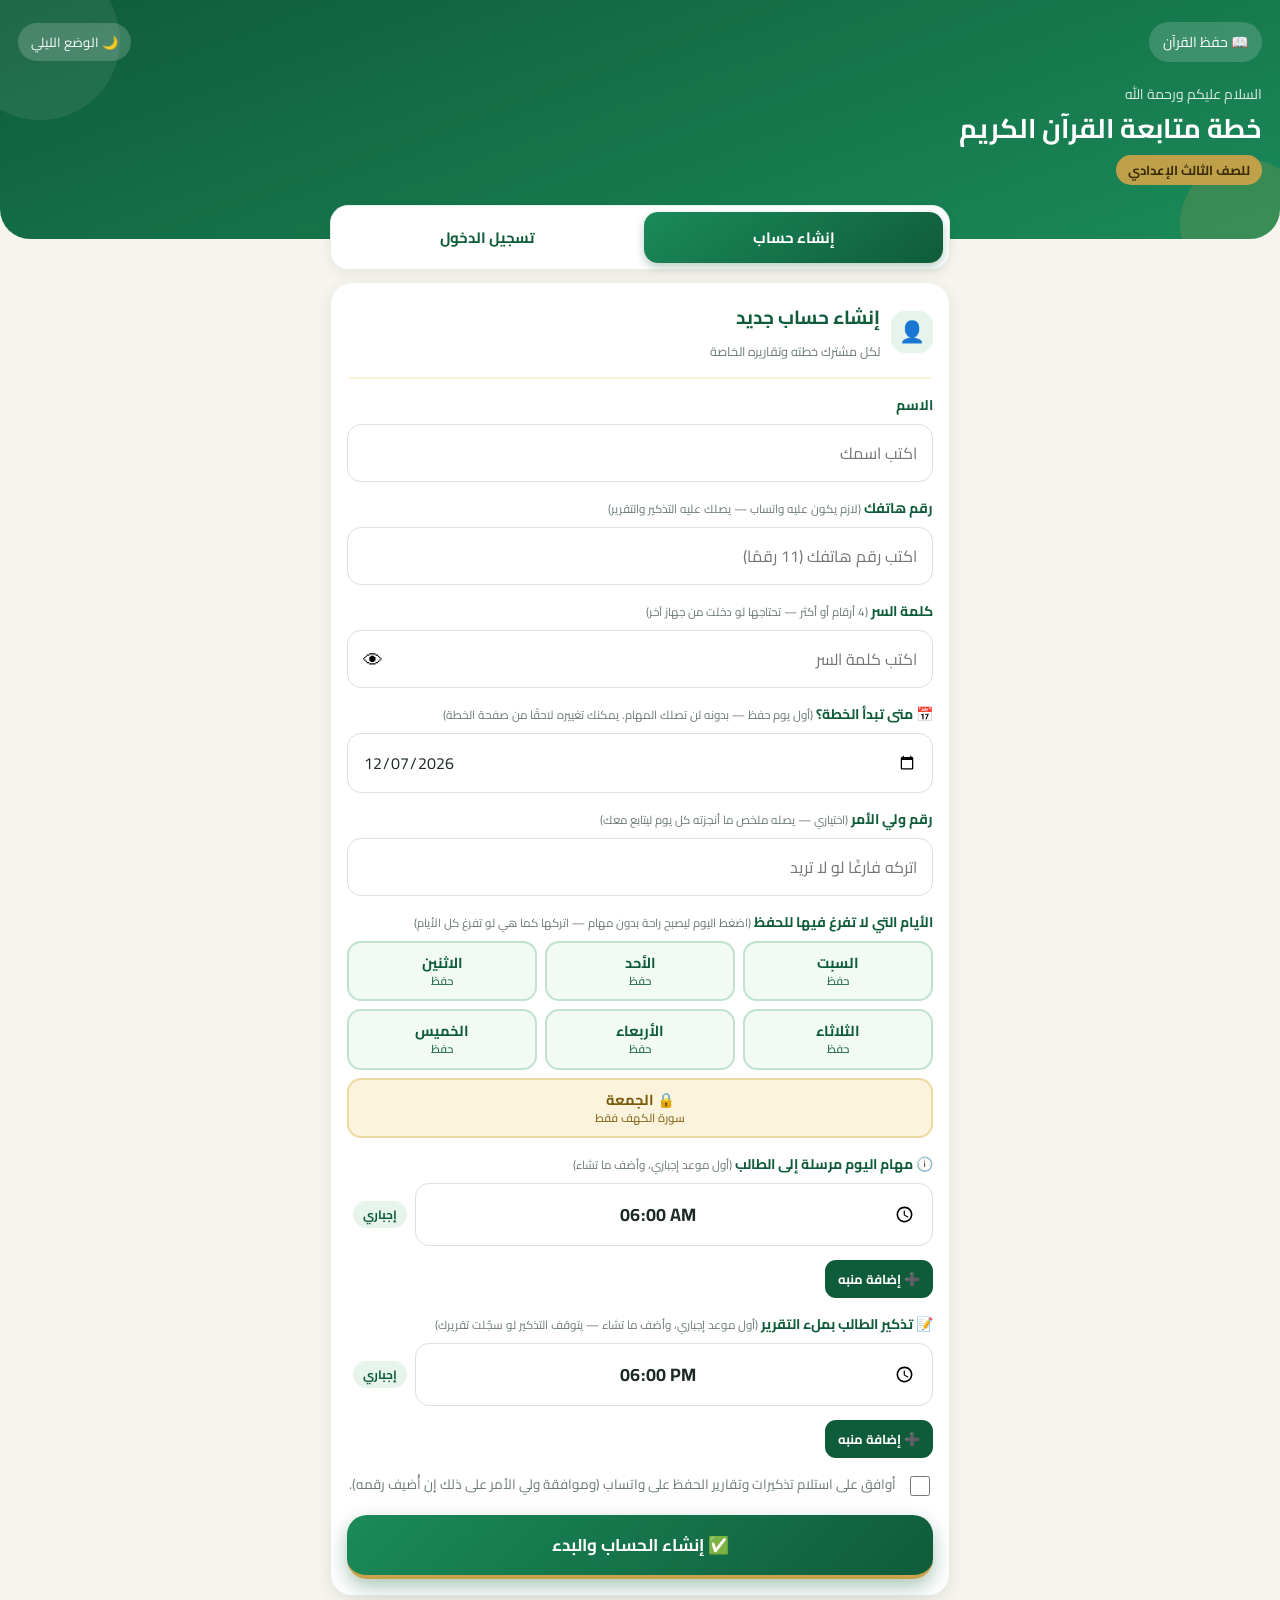
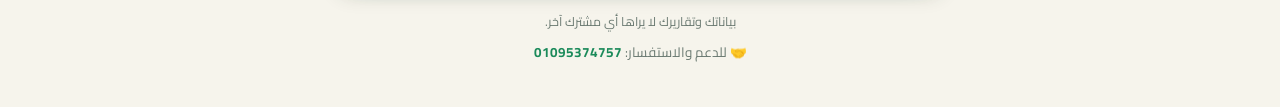
==== commit d676ac39: "Add files via upload" ====
--- a/account.html
+++ b/account.html
@@ -1,215 +1,221 @@
-<!DOCTYPE html>
-<html lang="ar" dir="rtl">
-<head>
-    <meta charset="UTF-8">
-    <meta name="viewport" content="width=device-width, initial-scale=1.0, viewport-fit=cover">
-    <meta name="theme-color" content="#0f5c3a">
-    <title>حسابي — خطة متابعة القرآن الكريم</title>
-    <link rel="stylesheet" href="https://fonts.googleapis.com/css2?family=Cairo:wght@400;600;700&display=swap" media="print" onload="this.media='all'">
-    <link rel="stylesheet" href="style.css">
-</head>
-<body>
-
-    <header class="top">
-        <div class="top-row">
-            <span class="back">📖 حفظ القرآن</span>
-            <button id="themeButton" class="theme-button">🌙 الوضع الليلي</button>
-        </div>
-        <div class="hello">
-            <small>السلام عليكم ورحمة الله</small>
-            <h1>خطة متابعة القرآن الكريم</h1>
-            <span class="gold">للصف الثالث الإعدادي</span>
-        </div>
-    </header>
-
-    <main class="wrap">
-        <div class="tabs">
-            <button type="button" class="tab on" id="tabReg">إنشاء حساب</button>
-            <button type="button" class="tab" id="tabLogin">تسجيل الدخول</button>
-        </div>
-
-        <section class="box" id="regBox">
-            <div class="box-h"><div class="ico">👤</div><div><h3>إنشاء حساب جديد</h3><small>لكل مشترك خطته وتقاريره الخاصة</small></div></div>
-
-            <label class="lbl" for="rName">الاسم</label>
-            <input class="input" id="rName" type="text" autocomplete="name" placeholder="اكتب اسمك">
-
-            <label class="lbl" for="rPhone">رقم هاتفك <small>(لازم يكون عليه واتساب — يصلك عليه التذكير والتقرير)</small></label>
-            <input class="input" id="rPhone" type="tel" inputmode="numeric" maxlength="14" autocomplete="tel" placeholder="اكتب رقم هاتفك (11 رقمًا)" style="direction:ltr;text-align:right">
-
-            <label class="lbl" for="rPin">كلمة السر <small>(4 أرقام أو أكثر — تحتاجها لو دخلت من جهاز آخر)</small></label>
-            <div class="pwwrap"><input class="input" id="rPin" type="password" autocomplete="new-password" placeholder="اكتب كلمة السر"><button type="button" aria-label="إظهار كلمة السر">👁</button></div>
-
-            <label class="lbl" for="rGuardian">رقم ولي الأمر <small>(اختياري — يصله ملخص ما أنجزته كل يوم ليتابع معك)</small></label>
-            <input class="input" id="rGuardian" type="tel" inputmode="numeric" maxlength="14" placeholder="اتركه فارغًا لو لا تريد" style="direction:ltr;text-align:right">
-
-            <label class="lbl">الأيام التي لا تفرغ فيها للحفظ <small>(اضغط اليوم ليصبح راحة بدون مهام — اتركها كما هي لو تفرغ كل الأيام)</small></label>
-            <div class="daychips" id="dayChips"></div>
-
-            <label class="lbl">🕕 مهام اليوم مرسلة إلى الطالب <small>(أول موعد إجباري، وأضف ما تشاء)</small></label>
-            <div id="tsBox"></div>
-
-            <div id="tgWrap" style="display:none">
-                <label class="lbl">👪 مهام اليوم مرسلة إلى ولي الأمر <small>(أول موعد إجباري، وأضف ما تشاء)</small></label>
-                <div id="tgBox"></div>
-            </div>
-
-            <label class="lbl">📝 تذكير الطالب بملء التقرير <small>(أول موعد إجباري، وأضف ما تشاء — يتوقف التذكير لو سجّلت تقريرك)</small></label>
-            <div id="remBox"></div>
-
-            <label class="consent"><input type="checkbox" id="rConsent"><span>أوافق على استلام تذكيرات وتقارير الحفظ على واتساب (وموافقة ولي الأمر على ذلك إن أُضيف رقمه).</span></label>
-            <div id="closedMsg"></div>
-            <div id="regErr"></div>
-            <button type="button" class="send" id="regBtn" style="margin-top:12px;font-size:17px;padding:14px">✅ إنشاء الحساب والبدء</button>
-        </section>
-
-        <section class="box" id="loginBox" style="display:none">
-            <div class="box-h"><div class="ico">🔑</div><div><h3>تسجيل الدخول</h3><small>لو عندك حساب بالفعل</small></div></div>
-            <label class="lbl" for="lPhone">رقم هاتفك</label>
-            <input class="input" id="lPhone" type="tel" inputmode="numeric" maxlength="14" autocomplete="tel" placeholder="اكتب رقم هاتفك" style="direction:ltr;text-align:right">
-            <label class="lbl" for="lPin">كلمة السر</label>
-            <div class="pwwrap"><input class="input" id="lPin" type="password" autocomplete="current-password" placeholder="اكتب كلمة السر"><button type="button" aria-label="إظهار كلمة السر">👁</button></div>
-            <div id="loginErr"></div>
-            <button type="button" class="send" id="loginBtn" style="margin-top:12px;font-size:17px;padding:14px">🔓 دخول</button>
-            <button type="button" class="linkbtn" id="forgotBtn">نسيت كلمة السر؟</button>
-            <div class="reset" id="resetBox" style="display:none">
-                <div class="muted">سيصلك رمز من 6 أرقام على واتساب على رقمك المسجّل.</div>
-                <button type="button" class="btn small" id="sendCode" style="margin-top:8px">📲 إرسال الرمز</button>
-                <div id="codePart" style="display:none">
-                    <label class="lbl" for="rCode">الرمز الذي وصلك</label>
-                    <input class="input" id="rCode" type="tel" inputmode="numeric" maxlength="6" placeholder="6 أرقام" style="direction:ltr;text-align:center;letter-spacing:4px">
-                    <label class="lbl" for="rNew">كلمة السر الجديدة</label>
-                    <div class="pwwrap"><input class="input" id="rNew" type="password" placeholder="كلمة السر الجديدة"><button type="button" aria-label="إظهار كلمة السر">👁</button></div>
-                    <button type="button" class="btn small" id="confirmCode" style="margin-top:10px">✅ تغيير كلمة السر</button>
-                </div>
-                <div id="resetMsg"></div>
-            </div>
-        </section>
-
-        <p class="hint" style="text-align:center">بياناتك وتقاريرك لا يراها أي مشترك آخر.</p>
-    </main>
-
-    <script src="engine.js"></script>
-    <script>
-    (function () {
-      QT.applyTheme();
-      QT.bindThemeButton("themeButton");
-      QT.bindEyes();
-      var $ = function (id) { return document.getElementById(id); };
-
-      function nextUrl() {
-        var n = QT.getParam("next");
-        return /^[A-Za-z]+\.html(\?.*)?$/.test(n) && n.indexOf("account.html") < 0 ? n : "index.html";
-      }
-      if (QT.session()) { window.location.replace(nextUrl()); return; }
-
-      function show(which) {
-        $("regBox").style.display = which === "reg" ? "block" : "none";
-        $("loginBox").style.display = which === "login" ? "block" : "none";
-        $("tabReg").className = "tab" + (which === "reg" ? " on" : "");
-        $("tabLogin").className = "tab" + (which === "login" ? " on" : "");
-      }
-      $("tabReg").onclick = function () { show("reg"); };
-      $("tabLogin").onclick = function () { show("login"); };
-
-      /* أيام الراحة */
-      var DAYS = [[6, "السبت"], [0, "الأحد"], [1, "الاثنين"], [2, "الثلاثاء"], [3, "الأربعاء"], [4, "الخميس"]], restSel = {};
-      function drawDays() {
-        var h = "";
-        for (var i = 0; i < DAYS.length; i++) h += '<button type="button" class="daychip' + (restSel[DAYS[i][0]] ? " off" : "") + '" data-d="' + DAYS[i][0] + '">' + DAYS[i][1] + '<small>' + (restSel[DAYS[i][0]] ? "راحة" : "حفظ") + '</small></button>';
-        h += '<div class="daychip fri">الجمعة<small>سورة الكهف + تعويض النواقص (يوم أو كنز أو جديد)</small></div>';
-        $("dayChips").innerHTML = h;
-      }
-      $("dayChips").onclick = function (ev) {
-        ev = ev || window.event; var t = ev.target || ev.srcElement;
-        while (t && t !== this && !(t.getAttribute && t.getAttribute("data-d"))) t = t.parentNode;
-        if (!t || t === this) return;
-        var n = Number(t.getAttribute("data-d"));
-        if (restSel[n]) delete restSel[n]; else restSel[n] = 1;
-        drawDays();
-      };
-      drawDays();
-
-      /* مواعيد التذكير */
-      var rem = QT.mountReminders($("remBox"), ["18:00"]);
-      var remS = QT.mountReminders($("tsBox"), ["06:00"]);
-      var remG = QT.mountReminders($("tgBox"), ["06:00"]);
-      $("rGuardian").oninput = function () { $("tgWrap").style.display = this.value.replace(/\s/g, "") ? "block" : "none"; };
-
-      /* حد التسجيل (رقم Meta التجريبي يقبل 5 أرقام فقط) */
-      var closed = false;
-      QT.status(function (ok, d) {
-        if (ok && d && d.open === false) {
-          closed = true;
-          $("closedMsg").innerHTML = '<div class="err"><b>للأسف تم انتهاء التسجيل.</b><br>اكتمل العدد المسموح به حاليًا. للاستفسار تواصل مع الدعم: <a href="https://wa.me/201095374757" style="direction:ltr;unicode-bidi:embed;font-weight:700">01095374757</a></div>';
-          $("regBtn").className = "send off";
-        }
-      });
-
-      function showErr(id, msg) { $(id).innerHTML = msg ? '<div class="err">' + QT.esc(msg) + '</div>' : ""; }
-      var busy = false;
-      function lock(btn, on, label) { busy = on; btn.className = "send" + (on ? " off" : ""); btn.innerHTML = on ? "⏳ جاري الاتصال..." : label; }
-      var PHONE_ERR = "رقم الهاتف لازم يكون 11 رقمًا ويبدأ بـ 010 أو 011 أو 012 أو 015.";
-
-      $("regBtn").onclick = function () {
-        if (busy) return;
-        if (closed) { showErr("regErr", "للأسف تم انتهاء التسجيل. تواصل مع الدعم: 01095374757"); return; }
-        var name = $("rName").value.replace(/^\s+|\s+$/g, ""), phone = $("rPhone").value, pin = $("rPin").value, g = $("rGuardian").value.replace(/\s/g, "");
-        if (name.length < 2) { showErr("regErr", "اكتب اسمك."); return; }
-        if (!phone.replace(/\s/g, "")) { showErr("regErr", "اكتب رقم هاتفك في الخانة."); return; }
-        if (!QT.normPhone(phone)) { showErr("regErr", PHONE_ERR); return; }
-        if (pin.length < 4) { showErr("regErr", "كلمة السر لا تقل عن 4 أرقام أو حروف."); return; }
-        if (g && !QT.normPhone(g)) { showErr("regErr", "رقم ولي الأمر: " + PHONE_ERR); return; }
-        if (g && QT.normPhone(g) === QT.normPhone(phone)) { showErr("regErr", "رقم ولي الأمر لازم يكون مختلفًا عن رقمك."); return; }
-        var times = rem.get(), k, ts = remS.get(), tg = remG.get();
-        var okT = function (arr) { for (var z = 0; z < arr.length; z++) if (!/^([01]\d|2[0-3]):[0-5]\d$/.test(arr[z] || "")) return false; return arr.length > 0; };
-        if (!okT(ts)) { showErr("regErr", "اختر موعد «مهام اليوم مرسلة إلى الطالب» (إجباري) وتأكد أن كل المواعيد مكتملة."); return; }
-        if (g && !okT(tg)) { showErr("regErr", "اختر موعد «مهام اليوم مرسلة إلى ولي الأمر» (إجباري) وتأكد أن كل المواعيد مكتملة."); return; }
-        if (!okT(times)) { showErr("regErr", "اختر موعد تذكير ملء التقرير (إجباري) وتأكد أن كل المواعيد مكتملة."); return; }
-        if (!$("rConsent").checked) { showErr("regErr", "لازم توافق على استلام الرسائل على واتساب."); return; }
-        var restArr = [];
-        for (k in restSel) if (restSel.hasOwnProperty(k)) restArr.push(Number(k));
-        if (restArr.length > 5) { showErr("regErr", "اترك يومًا واحدًا على الأقل للحفظ."); return; }
-        showErr("regErr", ""); lock($("regBtn"), true);
-        QT.register({ name: name, phone: phone, pin: pin, guardian: g, rest: restArr, reminders: times, tasksStudent: ts, tasksGuardian: g ? tg : ["06:00"], consent: true }, function (ok, data) {
-          if (ok) { window.location.replace("onboarding.html"); return; }
-          lock($("regBtn"), false, "✅ إنشاء الحساب والبدء"); showErr("regErr", data && data.error || "حدث خطأ.");
-        });
-      };
-      $("loginBtn").onclick = function () {
-        if (busy) return;
-        var phone = $("lPhone").value, pin = $("lPin").value;
-        if (!QT.normPhone(phone)) { showErr("loginErr", PHONE_ERR); return; }
-        if (!pin) { showErr("loginErr", "اكتب كلمة السر."); return; }
-        showErr("loginErr", ""); lock($("loginBtn"), true);
-        QT.login({ phone: phone, pin: pin }, function (ok, data) {
-          if (ok) { window.location.replace(nextUrl()); return; }
-          lock($("loginBtn"), false, "🔓 دخول"); showErr("loginErr", data && data.error || "حدث خطأ.");
-        });
-      };
-
-      /* نسيت كلمة السر */
-      $("forgotBtn").onclick = function () { $("resetBox").style.display = $("resetBox").style.display === "none" ? "block" : "none"; };
-      function msg(t, bad) { $("resetMsg").innerHTML = t ? '<div class="' + (bad ? "err" : "ok-msg") + '">' + QT.esc(t) + '</div>' : ""; }
-      $("sendCode").onclick = function () {
-        var phone = $("lPhone").value;
-        if (!QT.normPhone(phone)) { msg("اكتب رقم هاتفك أعلاه أولًا (11 رقمًا).", true); return; }
-        msg("⏳ جاري الإرسال...", false);
-        QT.resetRequest(phone, function (ok, m) {
-          msg(m, !ok);
-          if (ok) $("codePart").style.display = "block";
-        });
-      };
-      $("confirmCode").onclick = function () {
-        var code = $("rCode").value, pin = $("rNew").value;
-        if (code.length < 6) { msg("اكتب الرمز المكوّن من 6 أرقام.", true); return; }
-        if (pin.length < 4) { msg("كلمة السر الجديدة لا تقل عن 4 أرقام أو حروف.", true); return; }
-        QT.resetConfirm($("lPhone").value, code, pin, function (ok, m) {
-          msg(m, !ok);
-          if (ok) { $("lPin").value = pin; $("codePart").style.display = "none"; }
-        });
-      };
-    })();
-    </script>
-</body>
-</html>
+<!DOCTYPE html>
+<html lang="ar" dir="rtl">
+<head>
+    <meta charset="UTF-8">
+    <meta name="viewport" content="width=device-width, initial-scale=1.0, viewport-fit=cover">
+    <meta name="theme-color" content="#0f5c3a">
+    <title>حسابي — خطة متابعة القرآن الكريم</title>
+    <link rel="stylesheet" href="https://fonts.googleapis.com/css2?family=Cairo:wght@400;600;700&display=swap" media="print" onload="this.media='all'">
+    <link rel="stylesheet" href="style.css">
+</head>
+<body>
+
+    <header class="top">
+        <div class="top-row">
+            <span class="back">📖 حفظ القرآن</span>
+            <button id="themeButton" class="theme-button">🌙 الوضع الليلي</button>
+        </div>
+        <div class="hello">
+            <small>السلام عليكم ورحمة الله</small>
+            <h1>خطة متابعة القرآن الكريم</h1>
+            <span class="gold">للصف الثالث الإعدادي</span>
+        </div>
+    </header>
+
+    <main class="wrap">
+        <div class="tabs">
+            <button type="button" class="tab on" id="tabReg">إنشاء حساب</button>
+            <button type="button" class="tab" id="tabLogin">تسجيل الدخول</button>
+        </div>
+
+        <section class="box" id="regBox">
+            <div class="box-h"><div class="ico">👤</div><div><h3>إنشاء حساب جديد</h3><small>لكل مشترك خطته وتقاريره الخاصة</small></div></div>
+
+            <label class="lbl" for="rName">الاسم</label>
+            <input class="input" id="rName" type="text" autocomplete="name" placeholder="اكتب اسمك">
+
+            <label class="lbl" for="rPhone">رقم هاتفك <small>(لازم يكون عليه واتساب — يصلك عليه التذكير والتقرير)</small></label>
+            <input class="input" id="rPhone" type="tel" inputmode="numeric" maxlength="14" autocomplete="tel" placeholder="اكتب رقم هاتفك (11 رقمًا)" style="direction:ltr;text-align:right">
+
+            <label class="lbl" for="rPin">كلمة السر <small>(4 أرقام أو أكثر — تحتاجها لو دخلت من جهاز آخر)</small></label>
+            <div class="pwwrap"><input class="input" id="rPin" type="password" autocomplete="new-password" placeholder="اكتب كلمة السر"><button type="button" aria-label="إظهار كلمة السر">👁</button></div>
+
+            <label class="lbl" for="rStart">📅 متى تبدأ الخطة؟ <small>(أول يوم حفظ — بدونه لن تصلك المهام. يمكنك تغييره لاحقًا من صفحة الخطة)</small></label>
+            <input class="input" id="rStart" type="date">
+
+            <label class="lbl" for="rGuardian">رقم ولي الأمر <small>(اختياري — يصله ملخص ما أنجزته كل يوم ليتابع معك)</small></label>
+            <input class="input" id="rGuardian" type="tel" inputmode="numeric" maxlength="14" placeholder="اتركه فارغًا لو لا تريد" style="direction:ltr;text-align:right">
+
+            <label class="lbl">الأيام التي لا تفرغ فيها للحفظ <small>(اضغط اليوم ليصبح راحة بدون مهام — اتركها كما هي لو تفرغ كل الأيام)</small></label>
+            <div class="daychips" id="dayChips"></div>
+
+            <label class="lbl">🕕 مهام اليوم مرسلة إلى الطالب <small>(أول موعد إجباري، وأضف ما تشاء)</small></label>
+            <div id="tsBox"></div>
+
+            <div id="tgWrap" style="display:none">
+                <label class="lbl">👪 مهام اليوم مرسلة إلى ولي الأمر <small>(أول موعد إجباري، وأضف ما تشاء)</small></label>
+                <div id="tgBox"></div>
+            </div>
+
+            <label class="lbl">📝 تذكير الطالب بملء التقرير <small>(أول موعد إجباري، وأضف ما تشاء — يتوقف التذكير لو سجّلت تقريرك)</small></label>
+            <div id="remBox"></div>
+
+            <label class="consent"><input type="checkbox" id="rConsent"><span>أوافق على استلام تذكيرات وتقارير الحفظ على واتساب (وموافقة ولي الأمر على ذلك إن أُضيف رقمه).</span></label>
+            <div id="closedMsg"></div>
+            <div id="regErr"></div>
+            <button type="button" class="send" id="regBtn" style="margin-top:12px;font-size:17px;padding:14px">✅ إنشاء الحساب والبدء</button>
+        </section>
+
+        <section class="box" id="loginBox" style="display:none">
+            <div class="box-h"><div class="ico">🔑</div><div><h3>تسجيل الدخول</h3><small>لو عندك حساب بالفعل</small></div></div>
+            <label class="lbl" for="lPhone">رقم هاتفك</label>
+            <input class="input" id="lPhone" type="tel" inputmode="numeric" maxlength="14" autocomplete="tel" placeholder="اكتب رقم هاتفك" style="direction:ltr;text-align:right">
+            <label class="lbl" for="lPin">كلمة السر</label>
+            <div class="pwwrap"><input class="input" id="lPin" type="password" autocomplete="current-password" placeholder="اكتب كلمة السر"><button type="button" aria-label="إظهار كلمة السر">👁</button></div>
+            <div id="loginErr"></div>
+            <button type="button" class="send" id="loginBtn" style="margin-top:12px;font-size:17px;padding:14px">🔓 دخول</button>
+            <button type="button" class="linkbtn" id="forgotBtn">نسيت كلمة السر؟</button>
+            <div class="reset" id="resetBox" style="display:none">
+                <div class="muted">سيصلك رمز من 6 أرقام على واتساب على رقمك المسجّل.</div>
+                <button type="button" class="btn small" id="sendCode" style="margin-top:8px">📲 إرسال الرمز</button>
+                <div id="codePart" style="display:none">
+                    <label class="lbl" for="rCode">الرمز الذي وصلك</label>
+                    <input class="input" id="rCode" type="tel" inputmode="numeric" maxlength="6" placeholder="6 أرقام" style="direction:ltr;text-align:center;letter-spacing:4px">
+                    <label class="lbl" for="rNew">كلمة السر الجديدة</label>
+                    <div class="pwwrap"><input class="input" id="rNew" type="password" placeholder="كلمة السر الجديدة"><button type="button" aria-label="إظهار كلمة السر">👁</button></div>
+                    <button type="button" class="btn small" id="confirmCode" style="margin-top:10px">✅ تغيير كلمة السر</button>
+                </div>
+                <div id="resetMsg"></div>
+            </div>
+        </section>
+
+        <p class="hint" style="text-align:center">بياناتك وتقاريرك لا يراها أي مشترك آخر.</p>
+    </main>
+
+    <script src="engine.js"></script>
+    <script>
+    (function () {
+      QT.applyTheme();
+      QT.bindThemeButton("themeButton");
+      QT.bindEyes();
+      var $ = function (id) { return document.getElementById(id); };
+
+      function nextUrl() {
+        var n = QT.getParam("next");
+        return /^[A-Za-z]+\.html(\?.*)?$/.test(n) && n.indexOf("account.html") < 0 ? n : "index.html";
+      }
+      if (QT.session()) { window.location.replace(nextUrl()); return; }
+
+      function show(which) {
+        $("regBox").style.display = which === "reg" ? "block" : "none";
+        $("loginBox").style.display = which === "login" ? "block" : "none";
+        $("tabReg").className = "tab" + (which === "reg" ? " on" : "");
+        $("tabLogin").className = "tab" + (which === "login" ? " on" : "");
+      }
+      $("tabReg").onclick = function () { show("reg"); };
+      $("tabLogin").onclick = function () { show("login"); };
+
+      /* أيام الراحة */
+      var DAYS = [[6, "السبت"], [0, "الأحد"], [1, "الاثنين"], [2, "الثلاثاء"], [3, "الأربعاء"], [4, "الخميس"]], restSel = {};
+      function drawDays() {
+        var h = "";
+        for (var i = 0; i < DAYS.length; i++) h += '<button type="button" class="daychip' + (restSel[DAYS[i][0]] ? " off" : "") + '" data-d="' + DAYS[i][0] + '">' + DAYS[i][1] + '<small>' + (restSel[DAYS[i][0]] ? "راحة" : "حفظ") + '</small></button>';
+        h += '<div class="daychip fri">الجمعة<small>سورة الكهف فقط</small></div>';
+        $("dayChips").innerHTML = h;
+      }
+      $("dayChips").onclick = function (ev) {
+        ev = ev || window.event; var t = ev.target || ev.srcElement;
+        while (t && t !== this && !(t.getAttribute && t.getAttribute("data-d"))) t = t.parentNode;
+        if (!t || t === this) return;
+        var n = Number(t.getAttribute("data-d"));
+        if (restSel[n]) delete restSel[n]; else restSel[n] = 1;
+        drawDays();
+      };
+      drawDays();
+
+      /* مواعيد التذكير */
+      (function () { var t = new Date(); t.setDate(t.getDate() + 1); $("rStart").value = QT.ymd(t); })();     // الافتراضي: غدًا
+      var rem = QT.mountReminders($("remBox"), ["18:00"]);
+      var remS = QT.mountReminders($("tsBox"), ["06:00"]);
+      var remG = QT.mountReminders($("tgBox"), ["06:00"]);
+      $("rGuardian").oninput = function () { $("tgWrap").style.display = this.value.replace(/\s/g, "") ? "block" : "none"; };
+
+      /* حد التسجيل (رقم Meta التجريبي يقبل 5 أرقام فقط) */
+      var closed = false;
+      QT.status(function (ok, d) {
+        if (ok && d && d.open === false) {
+          closed = true;
+          $("closedMsg").innerHTML = '<div class="err"><b>للأسف تم انتهاء التسجيل.</b><br>اكتمل العدد المسموح به حاليًا. للاستفسار تواصل مع الدعم: <a href="https://wa.me/201095374757" style="direction:ltr;unicode-bidi:embed;font-weight:700">01095374757</a></div>';
+          $("regBtn").className = "send off";
+        }
+      });
+
+      function showErr(id, msg) { $(id).innerHTML = msg ? '<div class="err">' + QT.esc(msg) + '</div>' : ""; }
+      var busy = false;
+      function lock(btn, on, label) { busy = on; btn.className = "send" + (on ? " off" : ""); btn.innerHTML = on ? "⏳ جاري الاتصال..." : label; }
+      var PHONE_ERR = "رقم الهاتف لازم يكون 11 رقمًا ويبدأ بـ 010 أو 011 أو 012 أو 015.";
+
+      $("regBtn").onclick = function () {
+        if (busy) return;
+        if (closed) { showErr("regErr", "للأسف تم انتهاء التسجيل. تواصل مع الدعم: 01095374757"); return; }
+        var name = $("rName").value.replace(/^\s+|\s+$/g, ""), phone = $("rPhone").value, pin = $("rPin").value, g = $("rGuardian").value.replace(/\s/g, "");
+        if (name.length < 2) { showErr("regErr", "اكتب اسمك."); return; }
+        if (!phone.replace(/\s/g, "")) { showErr("regErr", "اكتب رقم هاتفك في الخانة."); return; }
+        if (!QT.normPhone(phone)) { showErr("regErr", PHONE_ERR); return; }
+        if (pin.length < 4) { showErr("regErr", "كلمة السر لا تقل عن 4 أرقام أو حروف."); return; }
+        if (g && !QT.normPhone(g)) { showErr("regErr", "رقم ولي الأمر: " + PHONE_ERR); return; }
+        if (g && QT.normPhone(g) === QT.normPhone(phone)) { showErr("regErr", "رقم ولي الأمر لازم يكون مختلفًا عن رقمك."); return; }
+        var times = rem.get(), k, ts = remS.get(), tg = remG.get();
+        var okT = function (arr) { for (var z = 0; z < arr.length; z++) if (!/^([01]\d|2[0-3]):[0-5]\d$/.test(arr[z] || "")) return false; return arr.length > 0; };
+        if (!okT(ts)) { showErr("regErr", "اختر موعد «مهام اليوم مرسلة إلى الطالب» (إجباري) وتأكد أن كل المواعيد مكتملة."); return; }
+        if (g && !okT(tg)) { showErr("regErr", "اختر موعد «مهام اليوم مرسلة إلى ولي الأمر» (إجباري) وتأكد أن كل المواعيد مكتملة."); return; }
+        if (!okT(times)) { showErr("regErr", "اختر موعد تذكير ملء التقرير (إجباري) وتأكد أن كل المواعيد مكتملة."); return; }
+        var startV = $("rStart").value;
+        if (!QT.isYmd(startV)) { showErr("regErr", "اختر تاريخ بداية الخطة (مطلوب حتى تصلك مهام اليوم)."); return; }
+        if (!$("rConsent").checked) { showErr("regErr", "لازم توافق على استلام الرسائل على واتساب."); return; }
+        var restArr = [];
+        for (k in restSel) if (restSel.hasOwnProperty(k)) restArr.push(Number(k));
+        if (restArr.length > 5) { showErr("regErr", "اترك يومًا واحدًا على الأقل للحفظ."); return; }
+        showErr("regErr", ""); lock($("regBtn"), true);
+        QT.register({ name: name, phone: phone, pin: pin, guardian: g, rest: restArr, start: startV, reminders: times, tasksStudent: ts, tasksGuardian: g ? tg : ["06:00"], consent: true }, function (ok, data) {
+          if (ok) { window.location.replace("onboarding.html"); return; }
+          lock($("regBtn"), false, "✅ إنشاء الحساب والبدء"); showErr("regErr", data && data.error || "حدث خطأ.");
+        });
+      };
+      $("loginBtn").onclick = function () {
+        if (busy) return;
+        var phone = $("lPhone").value, pin = $("lPin").value;
+        if (!QT.normPhone(phone)) { showErr("loginErr", PHONE_ERR); return; }
+        if (!pin) { showErr("loginErr", "اكتب كلمة السر."); return; }
+        showErr("loginErr", ""); lock($("loginBtn"), true);
+        QT.login({ phone: phone, pin: pin }, function (ok, data) {
+          if (ok) { window.location.replace(nextUrl()); return; }
+          lock($("loginBtn"), false, "🔓 دخول"); showErr("loginErr", data && data.error || "حدث خطأ.");
+        });
+      };
+
+      /* نسيت كلمة السر */
+      $("forgotBtn").onclick = function () { $("resetBox").style.display = $("resetBox").style.display === "none" ? "block" : "none"; };
+      function msg(t, bad) { $("resetMsg").innerHTML = t ? '<div class="' + (bad ? "err" : "ok-msg") + '">' + QT.esc(t) + '</div>' : ""; }
+      $("sendCode").onclick = function () {
+        var phone = $("lPhone").value;
+        if (!QT.normPhone(phone)) { msg("اكتب رقم هاتفك أعلاه أولًا (11 رقمًا).", true); return; }
+        msg("⏳ جاري الإرسال...", false);
+        QT.resetRequest(phone, function (ok, m) {
+          msg(m, !ok);
+          if (ok) $("codePart").style.display = "block";
+        });
+      };
+      $("confirmCode").onclick = function () {
+        var code = $("rCode").value, pin = $("rNew").value;
+        if (code.length < 6) { msg("اكتب الرمز المكوّن من 6 أرقام.", true); return; }
+        if (pin.length < 4) { msg("كلمة السر الجديدة لا تقل عن 4 أرقام أو حروف.", true); return; }
+        QT.resetConfirm($("lPhone").value, code, pin, function (ok, m) {
+          msg(m, !ok);
+          if (ok) { $("lPin").value = pin; $("codePart").style.display = "none"; }
+        });
+      };
+    })();
+    </script>
+</body>
+</html>
--- a/style.css
+++ b/style.css
@@ -1,265 +1,265 @@
-/* =====================================================================
-   style.css — التصميم المشترك لكل الصفحات (أخضر قرآني + ذهبي هادئ)
-   ===================================================================== */
-:root { --g1:#0f5c3a; --g2:#1b8a5a; --g3:#e6f4ec; --gold:#c9a24a; --gold2:#fbf3dc; --ink:#1d2b24; --mut:#6b7a72; --line:#e8eee9; --card:#ffffff; --bg:#f6f4ec; --soft:#fafbf9;
-        --c-full:#1b8a5a; --c-extra:#b7861f; --c-partial:#d9822b; --c-none:#c0453a; }
-* { box-sizing: border-box; }
-body { margin: 0; font-family: "Cairo", Tahoma, Arial, sans-serif; background: var(--bg); color: var(--ink); direction: rtl; padding-bottom: 20px; transition: background .3s, color .3s; }
-button { font-family: inherit; cursor: pointer; border: none; }
-a { color: inherit; text-decoration: none; }
-input { font-family: inherit; }
-
-/* ---------- الهيدر ---------- */
-.top { background: linear-gradient(160deg, var(--g1), var(--g2)); color: #fff; padding: 22px 18px 54px; border-radius: 0 0 30px 30px; position: relative; overflow: hidden; }
-.top:before { content: ""; position: absolute; left: -40px; top: -40px; width: 160px; height: 160px; border-radius: 50%; background: rgba(255,255,255,.07); }
-.top:after { content: ""; position: absolute; right: -30px; bottom: -50px; width: 130px; height: 130px; border-radius: 50%; background: rgba(201,162,74,.18); }
-.top-row { display: flex; justify-content: space-between; align-items: center; position: relative; z-index: 1; gap: 10px; }
-.back { color: #fff; background: rgba(255,255,255,.16); padding: 7px 14px; border-radius: 20px; font-size: 14px; }
-.theme-button { background: rgba(255,255,255,.18); color: #fff; padding: 7px 13px; font-size: 13px; border-radius: 20px; }
-.hello { position: relative; z-index: 1; margin-top: 16px; }
-.hello small { opacity: .85; font-size: 14px; }
-.hello h1 { margin: 2px 0 6px; font-size: 27px; line-height: 1.4; }
-.hello .gold { display: inline-block; background: rgba(201,162,74,.95); color: #3b2c05; padding: 3px 12px; border-radius: 20px; font-size: 13px; font-weight: 700; }
-.wrap { width: 92%; max-width: 620px; margin: -34px auto 0; position: relative; z-index: 2; }
-
-/* ---------- البطاقات ---------- */
-.box, .card { background: var(--card); border-radius: 22px; padding: 16px; margin-bottom: 14px; box-shadow: 0 5px 16px rgba(30,60,45,.08); border: 1px solid var(--line); }
-.card h2 { margin: 0 0 10px; font-size: 19px; color: var(--g1); }
-.card h3 { color: var(--g1); }
-.box-h { display: flex; align-items: center; gap: 11px; margin-bottom: 12px; padding-bottom: 12px; border-bottom: 2px solid var(--gold2); }
-.ico { width: 42px; height: 42px; border-radius: 14px; display: flex; align-items: center; justify-content: center; font-size: 21px; background: var(--g3); flex-shrink: 0; }
-.box.t .ico { background: #fbf3dc; } .box.f .ico { background: #eaf0fb; }
-.box-h h3 { margin: 0; font-size: 19px; color: var(--g1); }
-.box-h small { color: var(--mut); font-size: 12.5px; }
-.muted, .mu { color: var(--mut); font-size: 13px; }
-.hint { font-size: 12.5px; color: var(--mut); margin: 8px 2px 0; }
-.loading { text-align: center; padding: 30px 10px; color: var(--mut); }
-.row { display: flex; gap: 10px; flex-wrap: wrap; align-items: center; }
-.grid2 { display: grid; grid-template-columns: 1fr 1fr; gap: 12px; }
-.input { width: 100%; padding: 13px 15px; border: 1px solid #d9e2dc; border-radius: 14px; font-size: 16px; outline: none; background: #fff; color: var(--ink); }
-.input:focus { border-color: var(--g2); box-shadow: 0 0 0 3px rgba(27,138,90,.15); }
-
-/* ---------- أزرار عامة ---------- */
-.btn { display: inline-block; padding: 11px 18px; border-radius: 14px; background: var(--g1); color: #fff; font-size: 15px; font-weight: 700; }
-.btn.blue { background: #2f6fa8; } .btn.gray { background: #7b8a82; } .btn.red { background: var(--c-none); }
-.btn.small { padding: 7px 13px; font-size: 13px; border-radius: 11px; }
-.btn.gold { background: linear-gradient(135deg, #d1a02f, #a77a14); }
-
-/* ---------- الرئيسية ---------- */
-.day-section { display: flex; justify-content: space-between; align-items: center; gap: 14px; background: var(--card); border-radius: 22px; padding: 18px; margin-bottom: 14px; box-shadow: 0 5px 16px rgba(30,60,45,.08); border: 1px solid var(--line); border-right: 6px solid var(--gold); }
-.day-section h2 { margin: 4px 0; color: var(--g1); font-size: 23px; }
-.day-section p { margin: 4px 0; color: var(--mut); font-size: 14px; }
-.small-title { color: var(--mut); font-size: 12.5px; }
-.day-progress { min-width: 86px; text-align: center; background: var(--g3); padding: 12px 8px; border-radius: 16px; }
-.day-progress strong { display: block; color: var(--g1); font-size: 23px; }
-.navigation-section { display: grid; grid-template-columns: repeat(3, 1fr); gap: 10px; margin-bottom: 14px; }
-.nav-btn { display: block; text-align: center; padding: 14px 4px; border-radius: 18px; color: #fff; font-size: 14px; font-weight: 700; background: linear-gradient(145deg, var(--g2), var(--g1)); box-shadow: 0 5px 12px rgba(15,92,58,.25); }
-.nav-btn.blue { background: linear-gradient(145deg, #d1a02f, #a77a14); box-shadow: 0 5px 12px rgba(167,122,20,.28); }
-.nav-btn.gray { background: linear-gradient(145deg, #4b6358, #33463d); box-shadow: 0 5px 12px rgba(51,70,61,.25); }
-.stats { display: grid; grid-template-columns: repeat(3, 1fr); gap: 10px; margin-bottom: 14px; }
-.stat-card { background: var(--card); border-radius: 18px; padding: 12px 6px; text-align: center; border: 1px solid var(--line); box-shadow: 0 4px 12px rgba(30,60,45,.07); }
-.stat-card span { font-size: 21px; } .stat-card h3 { margin: 4px 0; font-size: 12.5px; color: var(--mut); font-weight: 600; } .stat-card strong { font-size: 22px; color: var(--g1); }
-.progress-section, .search-section, .surahs-section, .reminder-section { background: var(--card); border-radius: 22px; padding: 16px; margin-bottom: 14px; box-shadow: 0 5px 16px rgba(30,60,45,.08); border: 1px solid var(--line); }
-.progress-section h2, .search-section h2, .surahs-section h2, .reminder-section h2 { margin: 0 0 8px; font-size: 18px; color: var(--g1); }
-.section-title { display: flex; justify-content: space-between; align-items: center; gap: 10px; }
-.progress-bar { width: 100%; height: 12px; background: var(--g3); border-radius: 20px; overflow: hidden; margin: 12px 0 10px; }
-#progressBar, .bar-fill { height: 100%; width: 0%; background: linear-gradient(90deg, var(--g2), var(--gold)); border-radius: 20px; transition: width .4s; }
-#progressMessage { text-align: center; color: var(--mut); margin: 0; font-size: 14px; }
-#searchInput { width: 100%; padding: 13px 15px; border: 1px solid #d9e2dc; border-radius: 14px; font-size: 16px; outline: none; background: #fff; color: var(--ink); }
-#searchInput:focus { border-color: var(--g2); box-shadow: 0 0 0 3px rgba(27,138,90,.15); }
-.surah-list { display: grid; grid-template-columns: 1fr; gap: 10px; }
-.surah-card { background: var(--soft); border: 1px solid var(--line); border-right: 5px solid #c4cbc7; border-radius: 16px; padding: 13px 14px; }
-.surah-number { color: var(--mut); font-size: 12px; margin-bottom: 2px; }
-.surah-name { font-size: 19px; font-weight: 700; margin-bottom: 6px; }
-.surah-status { font-size: 14px; line-height: 1.7; }
-.surah-days { margin-top: 8px; padding-top: 8px; border-top: 1px dashed #dfe6e1; color: var(--mut); font-size: 13px; line-height: 1.8; }
-.status-planned { border-right-color: var(--gold); background: #fffbef; }
-.status-completed { border-right-color: var(--g2); background: #f0faf4; }
-footer { text-align: center; color: var(--mut); padding: 16px; font-size: 13px; }
-footer p { margin: 2px 0; }
-
-/* ---------- الخطة والتقدم ---------- */
-.badge { display: inline-block; padding: 2px 10px; border-radius: 20px; font-size: 12px; font-weight: 700; background: var(--g3); color: var(--g1); margin-left: 6px; }
-.badge.warn { background: var(--gold2); color: #7a5a0b; } .badge.bad { background: #fde3e0; color: #a93228; } .badge.ok { background: #dff5e6; color: #14753f; } .badge.blue { background: #e1eefb; color: #1f5fa3; }
-.sec { border: 1px solid var(--line); border-right: 5px solid var(--g2); border-radius: 16px; padding: 13px; margin-bottom: 11px; background: var(--soft); }
-.sec.t { border-right-color: var(--gold); } .sec.f { border-right-color: #5b86c4; }
-.sec h3 { margin: 0 0 8px; font-size: 17px; color: var(--g1); }
-.sec .line { margin: 5px 0; line-height: 1.8; font-size: 15px; }
-.sec .num { display: inline-block; min-width: 54px; text-align: center; padding: 1px 10px; border-radius: 14px; background: var(--gold); color: #fff; font-weight: 700; margin-left: 6px; font-size: 12.5px; }
-.sec .ph { color: var(--g2); font-weight: 700; }
-.err { color: #a93228; background: #fff3f2; border: 1px solid #efc0bb; border-radius: 16px; padding: 11px 14px; margin: 10px 0; font-size: 14px; line-height: 1.9; }
-.ok-msg { color: #14753f; background: #e8f7ee; border: 1px solid #bfe3cf; border-radius: 16px; padding: 11px 14px; margin: 10px 0; }
-.dayline { display: flex; justify-content: space-between; align-items: center; gap: 10px; padding: 12px 13px; border: 1px solid var(--line); border-radius: 16px; margin-bottom: 9px; background: var(--soft); }
-.dayline .meta { flex: 1; min-width: 0; }
-.dayline .title { font-weight: 700; font-size: 15px; }
-.dayline .sub { color: var(--mut); font-size: 13px; line-height: 1.8; }
-.dayline.today { border-color: var(--g2); background: #f0faf4; box-shadow: 0 0 0 2px rgba(27,138,90,.12); }
-.dayline.missed { border-color: #efc0bb; background: #fff6f5; }
-details.acc { background: var(--card); border-radius: 20px; padding: 2px 16px; margin-bottom: 12px; box-shadow: 0 5px 16px rgba(30,60,45,.08); border: 1px solid var(--line); }
-details.acc > summary { cursor: pointer; padding: 15px 0; font-size: 17px; font-weight: 700; color: var(--g1); list-style: none; }
-details.acc > summary::-webkit-details-marker { display: none; }
-details.acc > summary:after { content: "▾"; float: left; color: var(--gold); }
-details.acc[open] > summary:after { content: "▴"; }
-details.acc .body { padding-bottom: 14px; }
-details.acc h3 { color: var(--g1); font-size: 16px; }
-.tabs { display: flex; gap: 8px; margin-bottom: 12px; background: var(--card); padding: 6px; border-radius: 18px; border: 1px solid var(--line); box-shadow: 0 4px 12px rgba(30,60,45,.06); }
-.tab { flex: 1; padding: 11px 6px; border-radius: 14px; background: transparent; color: var(--g1); font-size: 15px; font-weight: 700; }
-.tab.on { background: linear-gradient(145deg, var(--g2), var(--g1)); color: #fff; box-shadow: 0 4px 10px rgba(15,92,58,.3); }
-.bigmsg { text-align: center; font-size: 19px; line-height: 2; padding: 22px 16px; background: linear-gradient(145deg, #f0faf4, var(--gold2)); border-radius: 22px; color: var(--g1); margin-bottom: 14px; border: 1px solid #dcebd8; font-weight: 600; }
-.kv { display: flex; justify-content: space-between; gap: 8px; padding: 10px 0; border-bottom: 1px dashed var(--line); font-size: 15px; }
-.kv:last-child { border-bottom: none; }
-.kv strong { color: var(--g1); }
-.note-comp { color: #14753f; font-size: 13px; margin-top: 4px; }
-.chips { display: flex; flex-wrap: wrap; gap: 8px; margin-top: 8px; }
-.chip { direction: ltr; padding: 9px 14px; border-radius: 14px; background: #fff; color: #6b520f; border: 2px solid #e6dcb8; font-size: 16px; font-weight: 700; }
-.chip:active { background: var(--gold); color: #fff; }
-.toast { position: fixed; bottom: 22px; left: 50%; transform: translateX(-50%); background: #2c3a33; color: #fff; padding: 12px 20px; border-radius: 16px; opacity: 0; pointer-events: none; transition: opacity .3s; z-index: 60; max-width: 90%; text-align: center; font-size: 14px; }
-.toast.show { opacity: 1; } .toast.err2 { background: #a93228; } .toast.ok2 { background: #14753f; }
-
-/* ---------- نموذج التقرير (مشترك بين التقرير والخطة) ---------- */
-.steps { background: var(--card); border-radius: 18px; padding: 12px 16px; box-shadow: 0 6px 18px rgba(15,92,58,.12); display: flex; align-items: center; gap: 12px; margin-bottom: 14px; border: 1px solid var(--line); }
-.steps .bar { flex: 1; height: 9px; background: var(--g3); border-radius: 10px; overflow: hidden; }
-.steps .bar i { display: block; height: 100%; width: 0; background: linear-gradient(90deg, var(--g2), var(--gold)); border-radius: 10px; transition: width .3s; }
-.steps b { font-size: 13px; color: var(--g1); white-space: nowrap; }
-.item { background: var(--soft); border: 1px solid var(--line); border-radius: 15px; padding: 11px 13px; margin-bottom: 9px; line-height: 1.8; font-size: 15px; }
-.pill { display: inline-block; background: var(--gold); color: #fff; padding: 1px 11px; border-radius: 14px; font-size: 12.5px; font-weight: 700; margin-left: 6px; }
-.pill.g { background: var(--g2); }
-.name { font-weight: 700; font-size: 16.5px; }
-.ph { color: var(--g2); font-weight: 700; }
-.tag { display: inline-block; background: var(--gold2); color: #7a5a0b; padding: 1px 10px; border-radius: 12px; font-size: 12px; margin-right: 4px; }
-.opts { display: grid; grid-template-columns: 1fr 1fr; gap: 10px; margin-top: 12px; }
-.opt { position: relative; padding: 14px 8px; border-radius: 16px; font-size: 15.5px; font-weight: 700; background: #fff; border: 2px solid; display: flex; flex-direction: column; align-items: center; gap: 3px; line-height: 1.3; transition: transform .12s, box-shadow .12s; }
-.opt span { font-size: 22px; }
-.opt.full, .opt.done { color: var(--c-full); border-color: #bfe3cf; background: #f1faf5; }
-.opt.extra { color: var(--c-extra); border-color: #ecd9a4; background: #fdf8e8; }
-.opt.partial { color: var(--c-partial); border-color: #f3cfa6; background: #fff6ec; }
-.opt.none { color: var(--c-none); border-color: #efc0bb; background: #fff3f2; }
-.opt.sel { color: #fff; transform: scale(1.02); box-shadow: 0 6px 14px rgba(0,0,0,.18); }
-.opt.sel.full, .opt.sel.done { background: linear-gradient(145deg, #1b8a5a, #0f5c3a); border-color: #0f5c3a; }
-.opt.sel.extra { background: linear-gradient(145deg, #d1a02f, #a77a14); border-color: #a77a14; }
-.opt.sel.partial { background: linear-gradient(145deg, #e8903a, #c26d17); border-color: #c26d17; }
-.opt.sel.none { background: linear-gradient(145deg, #d35a4f, #a93228); border-color: #a93228; }
-.opt.sel:after { content: "✓"; position: absolute; top: 6px; left: 9px; font-size: 14px; background: rgba(255,255,255,.28); width: 22px; height: 22px; line-height: 22px; border-radius: 50%; }
-.opts.two .opt { flex-direction: row; justify-content: center; gap: 8px; }
-.opts.two .opt span { font-size: 20px; }
-.pick { margin-top: 12px; background: #fcfaf2; border: 1px dashed #e2cf94; border-radius: 16px; padding: 12px; }
-.pick h4 { margin: 0 0 9px; font-size: 14.5px; color: #7a5a0b; }
-.grid { display: flex; flex-wrap: wrap; gap: 8px; }
-.ch { direction: ltr; min-width: 56px; padding: 10px 14px; border-radius: 14px; border: 2px solid #e6dcb8; background: #fff; font-size: 17px; font-weight: 700; color: #6b520f; }
-.ch.sel { background: var(--gold); border-color: #a77a14; color: #fff; box-shadow: 0 4px 10px rgba(167,122,20,.35); }
-.pick.p { background: #fff8f0; border-color: #f0cba0; } .pick.p h4 { color: #a8590b; }
-.pick.p .ch { border-color: #f0d6b8; color: #a8590b; } .pick.p .ch.sel { background: var(--c-partial); border-color: #c26d17; color: #fff; }
-.dock { position: sticky; bottom: 0; padding: 10px 0 8px; background: linear-gradient(0deg, var(--bg) 70%, rgba(246,244,236,0)); z-index: 5; }
-.send { width: 100%; border: none; padding: 17px; border-radius: 20px; font-size: 19px; font-weight: 700; color: #fff; background: linear-gradient(135deg, var(--g2), var(--g1)); box-shadow: 0 8px 20px rgba(15,92,58,.35); border-bottom: 4px solid var(--gold); }
-.send.off { background: #aeb9b3; box-shadow: none; border-bottom-color: #cfd6d2; }
-.navbar { display: grid; grid-template-columns: repeat(3, 1fr); gap: 10px; margin: 6px 0 24px; }
-.navbar a { text-align: center; padding: 13px 4px; border-radius: 16px; background: #fff; border: 1px solid var(--line); color: var(--g1); font-weight: 700; font-size: 14px; box-shadow: 0 3px 8px rgba(30,60,45,.06); }
-.navbar a span { display: block; font-size: 20px; margin-bottom: 2px; }
-.msg { text-align: center; padding: 26px 16px; } .msg h2 { color: var(--g1); margin: 0 0 8px; }
-.formhost { margin-bottom: 14px; }
-.formhost .formbar { display: flex; justify-content: space-between; align-items: center; background: var(--gold2); border: 1px solid #ecd9a4; border-radius: 16px; padding: 10px 14px; margin-bottom: 12px; font-weight: 700; color: #7a5a0b; }
-
-/* ---------- الوضع الليلي ---------- */
-body.dark { --card: #1c2420; --line: #2c3833; --g3: #1d3328; --gold2: #2e2915; --ink: #e9efec; --mut: #9fb0a7; --bg: #121715; --soft: #222c27; background: #121715; color: #e9efec; }
-body.dark .input, body.dark #searchInput { background: #1b1e1d; color: #fff; border-color: #3a4540; }
-body.dark .box-h h3, body.dark .card h2, body.dark .card h3, body.dark .sec h3, body.dark details.acc > summary, body.dark .progress-section h2, body.dark .search-section h2, body.dark .surahs-section h2, body.dark .reminder-section h2, body.dark .day-section h2 { color: #bfe9cf; }
-body.dark .opt { background: #1c2420; }
-body.dark .opt.full, body.dark .opt.done { background: #17291f; border-color: #2c5a41; } body.dark .opt.extra { background: #2a2512; border-color: #5d4e1c; }
-body.dark .opt.partial { background: #2c2015; border-color: #66431c; } body.dark .opt.none { background: #2d1a18; border-color: #66312c; }
-body.dark .opt.sel { color: #fff; }
-body.dark .opt.sel.full, body.dark .opt.sel.done { background: linear-gradient(145deg, #1b8a5a, #0f5c3a); border-color: #3fbf86; }
-body.dark .opt.sel.extra { background: linear-gradient(145deg, #d1a02f, #a77a14); border-color: #f0cf73; }
-body.dark .opt.sel.partial { background: linear-gradient(145deg, #e8903a, #c26d17); border-color: #f5b574; }
-body.dark .opt.sel.none { background: linear-gradient(145deg, #d35a4f, #a93228); border-color: #f09a92; }
-body.dark .pick { background: #25230f; border-color: #5d4e1c; } body.dark .pick.p { background: #2a1e12; border-color: #66431c; }
-body.dark .ch, body.dark .chip { background: #1c2420; border-color: #4b4220; color: #e8d9a6; } body.dark .pick.p .ch { border-color: #66431c; color: #f0c698; }
-body.dark .ch.sel { background: var(--gold); border-color: #f0cf73; color: #fff; } body.dark .pick.p .ch.sel { background: var(--c-partial); border-color: #f5b574; color: #fff; }
-body.dark .navbar a { background: #1c2420; color: #bfe9cf; }
-body.dark .dock { background: linear-gradient(0deg, #121715 70%, rgba(18,23,21,0)); }
-body.dark .day-progress, body.dark .bigmsg { background: #1c2b21; color: #bfe9cf; border-color: #2c3833; }
-body.dark .dayline.today { background: #1c2b21; } body.dark .dayline.missed { background: #2e1f1d; border-color: #66312c; }
-body.dark .status-planned { background: #2b2918; } body.dark .status-completed { background: #1c2b21; }
-body.dark .tag, body.dark .badge.warn { color: #e8d9a6; } body.dark .badge { color: #bfe9cf; }
-body.dark .err { background: #2d1a18; color: #f1a79f; border-color: #66312c; } body.dark .ok-msg { background: #1c2b21; color: #bfe9cf; border-color: #2c5a41; }
-body.dark .formbar { color: #e8d9a6; border-color: #5d4e1c; }
-
-@media (min-width: 640px) { .surah-list { grid-template-columns: 1fr 1fr; } }
-
-/* ---------- نافذة التقرير المنزلقة داخل صفحة الخطة ---------- */
-.sheet { position: fixed; top: 0; left: 0; right: 0; bottom: 0; background: rgba(15,30,22,.55); z-index: 60; display: none; }
-.sheet.open { display: block; }
-.sheet-in { position: absolute; left: 0; right: 0; bottom: 0; top: 28px; background: var(--bg); border-radius: 26px 26px 0 0; overflow-y: auto; padding: 0 14px 14px; -webkit-overflow-scrolling: touch; }
-.sheet-top { position: sticky; top: 0; z-index: 6; background: linear-gradient(160deg, var(--g1), var(--g2)); color: #fff; margin: 0 -14px 14px; padding: 14px 18px; display: flex; justify-content: space-between; align-items: center; border-radius: 26px 26px 0 0; }
-.sheet-top b { font-size: 17px; }
-.sheet-top small { display: block; opacity: .85; font-size: 12.5px; }
-.sheet-x { background: rgba(255,255,255,.2); color: #fff; width: 38px; height: 38px; border-radius: 50%; font-size: 18px; }
-.sheet .steps { margin-top: 0; }
-@media (min-width: 640px) { .sheet-in { max-width: 600px; margin: 0 auto; } }
-
-/* ---------- صفحة الحساب ---------- */
-.lbl { display: block; font-weight: 700; margin: 13px 0 6px; font-size: 14px; color: var(--g1); }
-.lbl small { color: var(--mut); font-weight: 400; }
-.consent { display: flex; gap: 10px; align-items: flex-start; margin: 14px 0 4px; font-size: 13.5px; line-height: 1.8; color: var(--mut); }
-.consent input { width: 20px; height: 20px; margin-top: 4px; flex-shrink: 0; accent-color: var(--g2); }
-.who { background: var(--g3); border-radius: 16px; padding: 12px 14px; margin-bottom: 10px; line-height: 1.9; }
-.who b { color: var(--g1); }
-body.dark .lbl, body.dark .who b { color: #bfe9cf; }
-
-/* ---------- حلقة التقدم / الأوسمة / أيام الراحة / الدعم / الحركة ---------- */
-.ringbox { text-align: center; min-width: 92px; }
-.ring { width: 86px; height: 86px; border-radius: 50%; background: #e6f4ec; display: flex; align-items: center; justify-content: center; margin: 0 auto 4px; }
-.ring-in { width: 66px; height: 66px; border-radius: 50%; background: var(--card); display: flex; align-items: center; justify-content: center; }
-.ring-in strong { color: var(--g1); font-size: 18px; }
-.badge-list { display: grid; grid-template-columns: repeat(3, 1fr); gap: 9px; margin-top: 10px; }
-.badge-item { text-align: center; padding: 10px 4px; border-radius: 16px; background: var(--soft); border: 1px dashed var(--line); filter: grayscale(1); opacity: .5; }
-.badge-item.got { filter: none; opacity: 1; background: linear-gradient(145deg, #fffbef, #f0faf4); border: 1px solid #ecd9a4; box-shadow: 0 3px 8px rgba(167,122,20,.15); }
-.badge-item span { display: block; font-size: 26px; }
-.badge-item b { display: block; font-size: 13px; color: var(--g1); margin-top: 2px; }
-.badge-item small { display: block; font-size: 11px; color: var(--mut); line-height: 1.5; }
-.daychips { display: grid; grid-template-columns: 1fr 1fr 1fr; gap: 8px; }
-.daychip { padding: 10px 4px; border-radius: 14px; text-align: center; font-size: 14.5px; font-weight: 700; background: #f1faf5; color: var(--g1); border: 2px solid #bfe3cf; line-height: 1.4; }
-.daychip small { display: block; font-size: 11.5px; font-weight: 600; opacity: .85; }
-.daychip.off { background: #fff6ec; color: #a8590b; border-color: #f3cfa6; }
-.daychip.fri { grid-column: 1 / -1; background: var(--gold2); color: #7a5a0b; border-color: #ecd9a4; cursor: not-allowed; }
-.daychip.fri:before { content: "🔒 "; }
-body.dark .daychip { background: #17291f; border-color: #2c5a41; color: #bfe9cf; }
-body.dark .daychip.off { background: #2c2015; border-color: #66431c; color: #f0c698; }
-body.dark .daychip.fri { background: #2e2915; border-color: #5d4e1c; color: #e8d9a6; }
-body.dark .badge-item.got { background: linear-gradient(145deg, #2a2512, #1c2b21); border-color: #5d4e1c; }
-body.dark .ring-in { background: #1c2420; }
-body.dark .ring-in strong, body.dark .badge-item b { color: #bfe9cf; }
-.support { text-align: center; color: var(--mut); font-size: 13.5px; padding: 6px 12px 22px; }
-.support a { color: var(--g2); }
-.wrap > * { animation: rise .35s ease both; }
-@keyframes rise { from { opacity: 0; transform: translateY(8px); } to { opacity: 1; transform: none; } }
-
-/* ---------- المنبهات / كلمة السر / الاسم المنسوخ ---------- */
-.remrow { display: flex; gap: 8px; align-items: center; margin-bottom: 8px; }
-.remrow .input { flex: 1; direction: ltr; text-align: center; font-size: 18px; font-weight: 700; }
-.pwwrap { position: relative; }
-.pwwrap .input { padding-left: 52px; }
-.pwwrap button { position: absolute; left: 8px; top: 50%; transform: translateY(-50%); background: transparent; font-size: 20px; padding: 6px 8px; }
-.namebox { display: flex; align-items: center; justify-content: space-between; gap: 10px; background: #f0faf4; border: 2px dashed var(--g2); border-radius: 16px; padding: 12px 14px; margin: 10px 0; }
-.namebox b { font-size: 18px; color: var(--g1); }
-body.dark .namebox { background: #17291f; } body.dark .namebox b { color: #bfe9cf; }
-.reset { background: var(--soft); border: 1px solid var(--line); border-radius: 16px; padding: 12px; margin-top: 12px; }
-.linkbtn { background: transparent; color: var(--g2); font-weight: 700; font-size: 14px; padding: 8px 0; text-decoration: underline; }
-
-/* أزرار التنقل في الرئيسية: صفان (4 أزرار) */
-.navigation-section { grid-template-columns: repeat(2, 1fr); }
-@media (max-width: 700px) { .navigation-section { grid-template-columns: repeat(2, 1fr); } }
-
-/* ---------- حالات الأيام في الخطة ---------- */
-.btnstack { display: flex; flex-direction: column; gap: 6px; align-items: stretch; }
-.dayline .sub.miss { color: #a93228; font-weight: 700; }
-.dayline.pendingrep { border-color: #cfd6d2; background: #f5f6f5; }
-.dayline.miss-n { border-color: #ecd9a4; background: #fff9e8; }
-.dayline.miss-t { border-color: #b8d4ee; background: #eef6fd; }
-.dayline.miss-b { border-color: #efc0bb; background: #fff3f2; }
-.dayline.donecard { border-color: #bfe3cf; background: #f1faf5; }
-body.dark .dayline.pendingrep { background: #262b29; border-color: #3a403d; }
-body.dark .dayline.miss-n { background: #2a2512; border-color: #5d4e1c; }
-body.dark .dayline.miss-t { background: #15222f; border-color: #2c4a66; }
-body.dark .dayline.miss-b { background: #2d1a18; border-color: #66312c; }
-body.dark .dayline.donecard { background: #17291f; border-color: #2c5a41; }
-body.dark .dayline .sub.miss { color: #f1a79f; }
+/* =====================================================================
+   style.css — التصميم المشترك لكل الصفحات (أخضر قرآني + ذهبي هادئ)
+   ===================================================================== */
+:root { --g1:#0f5c3a; --g2:#1b8a5a; --g3:#e6f4ec; --gold:#c9a24a; --gold2:#fbf3dc; --ink:#1d2b24; --mut:#6b7a72; --line:#e8eee9; --card:#ffffff; --bg:#f6f4ec; --soft:#fafbf9;
+        --c-full:#1b8a5a; --c-extra:#b7861f; --c-partial:#d9822b; --c-none:#c0453a; }
+* { box-sizing: border-box; }
+body { margin: 0; font-family: "Cairo", Tahoma, Arial, sans-serif; background: var(--bg); color: var(--ink); direction: rtl; padding-bottom: 20px; transition: background .3s, color .3s; }
+button { font-family: inherit; cursor: pointer; border: none; }
+a { color: inherit; text-decoration: none; }
+input { font-family: inherit; }
+
+/* ---------- الهيدر ---------- */
+.top { background: linear-gradient(160deg, var(--g1), var(--g2)); color: #fff; padding: 22px 18px 54px; border-radius: 0 0 30px 30px; position: relative; overflow: hidden; }
+.top:before { content: ""; position: absolute; left: -40px; top: -40px; width: 160px; height: 160px; border-radius: 50%; background: rgba(255,255,255,.07); }
+.top:after { content: ""; position: absolute; right: -30px; bottom: -50px; width: 130px; height: 130px; border-radius: 50%; background: rgba(201,162,74,.18); }
+.top-row { display: flex; justify-content: space-between; align-items: center; position: relative; z-index: 1; gap: 10px; }
+.back { color: #fff; background: rgba(255,255,255,.16); padding: 7px 14px; border-radius: 20px; font-size: 14px; }
+.theme-button { background: rgba(255,255,255,.18); color: #fff; padding: 7px 13px; font-size: 13px; border-radius: 20px; }
+.hello { position: relative; z-index: 1; margin-top: 16px; }
+.hello small { opacity: .85; font-size: 14px; }
+.hello h1 { margin: 2px 0 6px; font-size: 27px; line-height: 1.4; }
+.hello .gold { display: inline-block; background: rgba(201,162,74,.95); color: #3b2c05; padding: 3px 12px; border-radius: 20px; font-size: 13px; font-weight: 700; }
+.wrap { width: 92%; max-width: 620px; margin: -34px auto 0; position: relative; z-index: 2; }
+
+/* ---------- البطاقات ---------- */
+.box, .card { background: var(--card); border-radius: 22px; padding: 16px; margin-bottom: 14px; box-shadow: 0 5px 16px rgba(30,60,45,.08); border: 1px solid var(--line); }
+.card h2 { margin: 0 0 10px; font-size: 19px; color: var(--g1); }
+.card h3 { color: var(--g1); }
+.box-h { display: flex; align-items: center; gap: 11px; margin-bottom: 12px; padding-bottom: 12px; border-bottom: 2px solid var(--gold2); }
+.ico { width: 42px; height: 42px; border-radius: 14px; display: flex; align-items: center; justify-content: center; font-size: 21px; background: var(--g3); flex-shrink: 0; }
+.box.t .ico { background: #fbf3dc; } .box.f .ico { background: #eaf0fb; }
+.box-h h3 { margin: 0; font-size: 19px; color: var(--g1); }
+.box-h small { color: var(--mut); font-size: 12.5px; }
+.muted, .mu { color: var(--mut); font-size: 13px; }
+.hint { font-size: 12.5px; color: var(--mut); margin: 8px 2px 0; }
+.loading { text-align: center; padding: 30px 10px; color: var(--mut); }
+.row { display: flex; gap: 10px; flex-wrap: wrap; align-items: center; }
+.grid2 { display: grid; grid-template-columns: 1fr 1fr; gap: 12px; }
+.input { width: 100%; padding: 13px 15px; border: 1px solid #d9e2dc; border-radius: 14px; font-size: 16px; outline: none; background: #fff; color: var(--ink); }
+.input:focus { border-color: var(--g2); box-shadow: 0 0 0 3px rgba(27,138,90,.15); }
+
+/* ---------- أزرار عامة ---------- */
+.btn { display: inline-block; padding: 11px 18px; border-radius: 14px; background: var(--g1); color: #fff; font-size: 15px; font-weight: 700; }
+.btn.blue { background: #2f6fa8; } .btn.gray { background: #7b8a82; } .btn.red { background: var(--c-none); }
+.btn.small { padding: 7px 13px; font-size: 13px; border-radius: 11px; }
+.btn.gold { background: linear-gradient(135deg, #d1a02f, #a77a14); }
+
+/* ---------- الرئيسية ---------- */
+.day-section { display: flex; justify-content: space-between; align-items: center; gap: 14px; background: var(--card); border-radius: 22px; padding: 18px; margin-bottom: 14px; box-shadow: 0 5px 16px rgba(30,60,45,.08); border: 1px solid var(--line); border-right: 6px solid var(--gold); }
+.day-section h2 { margin: 4px 0; color: var(--g1); font-size: 23px; }
+.day-section p { margin: 4px 0; color: var(--mut); font-size: 14px; }
+.small-title { color: var(--mut); font-size: 12.5px; }
+.day-progress { min-width: 86px; text-align: center; background: var(--g3); padding: 12px 8px; border-radius: 16px; }
+.day-progress strong { display: block; color: var(--g1); font-size: 23px; }
+.navigation-section { display: grid; grid-template-columns: repeat(3, 1fr); gap: 10px; margin-bottom: 14px; }
+.nav-btn { display: block; text-align: center; padding: 14px 4px; border-radius: 18px; color: #fff; font-size: 14px; font-weight: 700; background: linear-gradient(145deg, var(--g2), var(--g1)); box-shadow: 0 5px 12px rgba(15,92,58,.25); }
+.nav-btn.blue { background: linear-gradient(145deg, #d1a02f, #a77a14); box-shadow: 0 5px 12px rgba(167,122,20,.28); }
+.nav-btn.gray { background: linear-gradient(145deg, #4b6358, #33463d); box-shadow: 0 5px 12px rgba(51,70,61,.25); }
+.stats { display: grid; grid-template-columns: repeat(3, 1fr); gap: 10px; margin-bottom: 14px; }
+.stat-card { background: var(--card); border-radius: 18px; padding: 12px 6px; text-align: center; border: 1px solid var(--line); box-shadow: 0 4px 12px rgba(30,60,45,.07); }
+.stat-card span { font-size: 21px; } .stat-card h3 { margin: 4px 0; font-size: 12.5px; color: var(--mut); font-weight: 600; } .stat-card strong { font-size: 22px; color: var(--g1); }
+.progress-section, .search-section, .surahs-section, .reminder-section { background: var(--card); border-radius: 22px; padding: 16px; margin-bottom: 14px; box-shadow: 0 5px 16px rgba(30,60,45,.08); border: 1px solid var(--line); }
+.progress-section h2, .search-section h2, .surahs-section h2, .reminder-section h2 { margin: 0 0 8px; font-size: 18px; color: var(--g1); }
+.section-title { display: flex; justify-content: space-between; align-items: center; gap: 10px; }
+.progress-bar { width: 100%; height: 12px; background: var(--g3); border-radius: 20px; overflow: hidden; margin: 12px 0 10px; }
+#progressBar, .bar-fill { height: 100%; width: 0%; background: linear-gradient(90deg, var(--g2), var(--gold)); border-radius: 20px; transition: width .4s; }
+#progressMessage { text-align: center; color: var(--mut); margin: 0; font-size: 14px; }
+#searchInput { width: 100%; padding: 13px 15px; border: 1px solid #d9e2dc; border-radius: 14px; font-size: 16px; outline: none; background: #fff; color: var(--ink); }
+#searchInput:focus { border-color: var(--g2); box-shadow: 0 0 0 3px rgba(27,138,90,.15); }
+.surah-list { display: grid; grid-template-columns: 1fr; gap: 10px; }
+.surah-card { background: var(--soft); border: 1px solid var(--line); border-right: 5px solid #c4cbc7; border-radius: 16px; padding: 13px 14px; }
+.surah-number { color: var(--mut); font-size: 12px; margin-bottom: 2px; }
+.surah-name { font-size: 19px; font-weight: 700; margin-bottom: 6px; }
+.surah-status { font-size: 14px; line-height: 1.7; }
+.surah-days { margin-top: 8px; padding-top: 8px; border-top: 1px dashed #dfe6e1; color: var(--mut); font-size: 13px; line-height: 1.8; }
+.status-planned { border-right-color: var(--gold); background: #fffbef; }
+.status-completed { border-right-color: var(--g2); background: #f0faf4; }
+footer { text-align: center; color: var(--mut); padding: 16px; font-size: 13px; }
+footer p { margin: 2px 0; }
+
+/* ---------- الخطة والتقدم ---------- */
+.badge { display: inline-block; padding: 2px 10px; border-radius: 20px; font-size: 12px; font-weight: 700; background: var(--g3); color: var(--g1); margin-left: 6px; }
+.badge.warn { background: var(--gold2); color: #7a5a0b; } .badge.bad { background: #fde3e0; color: #a93228; } .badge.ok { background: #dff5e6; color: #14753f; } .badge.blue { background: #e1eefb; color: #1f5fa3; }
+.sec { border: 1px solid var(--line); border-right: 5px solid var(--g2); border-radius: 16px; padding: 13px; margin-bottom: 11px; background: var(--soft); }
+.sec.t { border-right-color: var(--gold); } .sec.f { border-right-color: #5b86c4; }
+.sec h3 { margin: 0 0 8px; font-size: 17px; color: var(--g1); }
+.sec .line { margin: 5px 0; line-height: 1.8; font-size: 15px; }
+.sec .num { display: inline-block; min-width: 54px; text-align: center; padding: 1px 10px; border-radius: 14px; background: var(--gold); color: #fff; font-weight: 700; margin-left: 6px; font-size: 12.5px; }
+.sec .ph { color: var(--g2); font-weight: 700; }
+.err { color: #a93228; background: #fff3f2; border: 1px solid #efc0bb; border-radius: 16px; padding: 11px 14px; margin: 10px 0; font-size: 14px; line-height: 1.9; }
+.ok-msg { color: #14753f; background: #e8f7ee; border: 1px solid #bfe3cf; border-radius: 16px; padding: 11px 14px; margin: 10px 0; }
+.dayline { display: flex; justify-content: space-between; align-items: center; gap: 10px; padding: 12px 13px; border: 1px solid var(--line); border-radius: 16px; margin-bottom: 9px; background: var(--soft); }
+.dayline .meta { flex: 1; min-width: 0; }
+.dayline .title { font-weight: 700; font-size: 15px; }
+.dayline .sub { color: var(--mut); font-size: 13px; line-height: 1.8; }
+.dayline.today { border-color: var(--g2); background: #f0faf4; box-shadow: 0 0 0 2px rgba(27,138,90,.12); }
+.dayline.missed { border-color: #efc0bb; background: #fff6f5; }
+details.acc { background: var(--card); border-radius: 20px; padding: 2px 16px; margin-bottom: 12px; box-shadow: 0 5px 16px rgba(30,60,45,.08); border: 1px solid var(--line); }
+details.acc > summary { cursor: pointer; padding: 15px 0; font-size: 17px; font-weight: 700; color: var(--g1); list-style: none; }
+details.acc > summary::-webkit-details-marker { display: none; }
+details.acc > summary:after { content: "▾"; float: left; color: var(--gold); }
+details.acc[open] > summary:after { content: "▴"; }
+details.acc .body { padding-bottom: 14px; }
+details.acc h3 { color: var(--g1); font-size: 16px; }
+.tabs { display: flex; gap: 8px; margin-bottom: 12px; background: var(--card); padding: 6px; border-radius: 18px; border: 1px solid var(--line); box-shadow: 0 4px 12px rgba(30,60,45,.06); }
+.tab { flex: 1; padding: 11px 6px; border-radius: 14px; background: transparent; color: var(--g1); font-size: 15px; font-weight: 700; }
+.tab.on { background: linear-gradient(145deg, var(--g2), var(--g1)); color: #fff; box-shadow: 0 4px 10px rgba(15,92,58,.3); }
+.bigmsg { text-align: center; font-size: 19px; line-height: 2; padding: 22px 16px; background: linear-gradient(145deg, #f0faf4, var(--gold2)); border-radius: 22px; color: var(--g1); margin-bottom: 14px; border: 1px solid #dcebd8; font-weight: 600; }
+.kv { display: flex; justify-content: space-between; gap: 8px; padding: 10px 0; border-bottom: 1px dashed var(--line); font-size: 15px; }
+.kv:last-child { border-bottom: none; }
+.kv strong { color: var(--g1); }
+.note-comp { color: #14753f; font-size: 13px; margin-top: 4px; }
+.chips { display: flex; flex-wrap: wrap; gap: 8px; margin-top: 8px; }
+.chip { direction: ltr; padding: 9px 14px; border-radius: 14px; background: #fff; color: #6b520f; border: 2px solid #e6dcb8; font-size: 16px; font-weight: 700; }
+.chip:active { background: var(--gold); color: #fff; }
+.toast { position: fixed; bottom: 22px; left: 50%; transform: translateX(-50%); background: #2c3a33; color: #fff; padding: 12px 20px; border-radius: 16px; opacity: 0; pointer-events: none; transition: opacity .3s; z-index: 60; max-width: 90%; text-align: center; font-size: 14px; }
+.toast.show { opacity: 1; } .toast.err2 { background: #a93228; } .toast.ok2 { background: #14753f; }
+
+/* ---------- نموذج التقرير (مشترك بين التقرير والخطة) ---------- */
+.steps { background: var(--card); border-radius: 18px; padding: 12px 16px; box-shadow: 0 6px 18px rgba(15,92,58,.12); display: flex; align-items: center; gap: 12px; margin-bottom: 14px; border: 1px solid var(--line); }
+.steps .bar { flex: 1; height: 9px; background: var(--g3); border-radius: 10px; overflow: hidden; }
+.steps .bar i { display: block; height: 100%; width: 0; background: linear-gradient(90deg, var(--g2), var(--gold)); border-radius: 10px; transition: width .3s; }
+.steps b { font-size: 13px; color: var(--g1); white-space: nowrap; }
+.item { background: var(--soft); border: 1px solid var(--line); border-radius: 15px; padding: 11px 13px; margin-bottom: 9px; line-height: 1.8; font-size: 15px; }
+.pill { display: inline-block; background: var(--gold); color: #fff; padding: 1px 11px; border-radius: 14px; font-size: 12.5px; font-weight: 700; margin-left: 6px; }
+.pill.g { background: var(--g2); }
+.name { font-weight: 700; font-size: 16.5px; }
+.ph { color: var(--g2); font-weight: 700; }
+.tag { display: inline-block; background: var(--gold2); color: #7a5a0b; padding: 1px 10px; border-radius: 12px; font-size: 12px; margin-right: 4px; }
+.opts { display: grid; grid-template-columns: 1fr 1fr; gap: 10px; margin-top: 12px; }
+.opt { position: relative; padding: 14px 8px; border-radius: 16px; font-size: 15.5px; font-weight: 700; background: #fff; border: 2px solid; display: flex; flex-direction: column; align-items: center; gap: 3px; line-height: 1.3; transition: transform .12s, box-shadow .12s; }
+.opt span { font-size: 22px; }
+.opt.full, .opt.done { color: var(--c-full); border-color: #bfe3cf; background: #f1faf5; }
+.opt.extra { color: var(--c-extra); border-color: #ecd9a4; background: #fdf8e8; }
+.opt.partial { color: var(--c-partial); border-color: #f3cfa6; background: #fff6ec; }
+.opt.none { color: var(--c-none); border-color: #efc0bb; background: #fff3f2; }
+.opt.sel { color: #fff; transform: scale(1.02); box-shadow: 0 6px 14px rgba(0,0,0,.18); }
+.opt.sel.full, .opt.sel.done { background: linear-gradient(145deg, #1b8a5a, #0f5c3a); border-color: #0f5c3a; }
+.opt.sel.extra { background: linear-gradient(145deg, #d1a02f, #a77a14); border-color: #a77a14; }
+.opt.sel.partial { background: linear-gradient(145deg, #e8903a, #c26d17); border-color: #c26d17; }
+.opt.sel.none { background: linear-gradient(145deg, #d35a4f, #a93228); border-color: #a93228; }
+.opt.sel:after { content: "✓"; position: absolute; top: 6px; left: 9px; font-size: 14px; background: rgba(255,255,255,.28); width: 22px; height: 22px; line-height: 22px; border-radius: 50%; }
+.opts.two .opt { flex-direction: row; justify-content: center; gap: 8px; }
+.opts.two .opt span { font-size: 20px; }
+.pick { margin-top: 12px; background: #fcfaf2; border: 1px dashed #e2cf94; border-radius: 16px; padding: 12px; }
+.pick h4 { margin: 0 0 9px; font-size: 14.5px; color: #7a5a0b; }
+.grid { display: flex; flex-wrap: wrap; gap: 8px; }
+.ch { direction: ltr; min-width: 56px; padding: 10px 14px; border-radius: 14px; border: 2px solid #e6dcb8; background: #fff; font-size: 17px; font-weight: 700; color: #6b520f; }
+.ch.sel { background: var(--gold); border-color: #a77a14; color: #fff; box-shadow: 0 4px 10px rgba(167,122,20,.35); }
+.pick.p { background: #fff8f0; border-color: #f0cba0; } .pick.p h4 { color: #a8590b; }
+.pick.p .ch { border-color: #f0d6b8; color: #a8590b; } .pick.p .ch.sel { background: var(--c-partial); border-color: #c26d17; color: #fff; }
+.dock { position: sticky; bottom: 0; padding: 10px 0 8px; background: linear-gradient(0deg, var(--bg) 70%, rgba(246,244,236,0)); z-index: 5; }
+.send { width: 100%; border: none; padding: 17px; border-radius: 20px; font-size: 19px; font-weight: 700; color: #fff; background: linear-gradient(135deg, var(--g2), var(--g1)); box-shadow: 0 8px 20px rgba(15,92,58,.35); border-bottom: 4px solid var(--gold); }
+.send.off { background: #aeb9b3; box-shadow: none; border-bottom-color: #cfd6d2; }
+.navbar { display: grid; grid-template-columns: repeat(3, 1fr); gap: 10px; margin: 6px 0 24px; }
+.navbar a { text-align: center; padding: 13px 4px; border-radius: 16px; background: #fff; border: 1px solid var(--line); color: var(--g1); font-weight: 700; font-size: 14px; box-shadow: 0 3px 8px rgba(30,60,45,.06); }
+.navbar a span { display: block; font-size: 20px; margin-bottom: 2px; }
+.msg { text-align: center; padding: 26px 16px; } .msg h2 { color: var(--g1); margin: 0 0 8px; }
+.formhost { margin-bottom: 14px; }
+.formhost .formbar { display: flex; justify-content: space-between; align-items: center; background: var(--gold2); border: 1px solid #ecd9a4; border-radius: 16px; padding: 10px 14px; margin-bottom: 12px; font-weight: 700; color: #7a5a0b; }
+
+/* ---------- الوضع الليلي ---------- */
+body.dark { --card: #1c2420; --line: #2c3833; --g3: #1d3328; --gold2: #2e2915; --ink: #e9efec; --mut: #9fb0a7; --bg: #121715; --soft: #222c27; background: #121715; color: #e9efec; }
+body.dark .input, body.dark #searchInput { background: #1b1e1d; color: #fff; border-color: #3a4540; }
+body.dark .box-h h3, body.dark .card h2, body.dark .card h3, body.dark .sec h3, body.dark details.acc > summary, body.dark .progress-section h2, body.dark .search-section h2, body.dark .surahs-section h2, body.dark .reminder-section h2, body.dark .day-section h2 { color: #bfe9cf; }
+body.dark .opt { background: #1c2420; }
+body.dark .opt.full, body.dark .opt.done { background: #17291f; border-color: #2c5a41; } body.dark .opt.extra { background: #2a2512; border-color: #5d4e1c; }
+body.dark .opt.partial { background: #2c2015; border-color: #66431c; } body.dark .opt.none { background: #2d1a18; border-color: #66312c; }
+body.dark .opt.sel { color: #fff; }
+body.dark .opt.sel.full, body.dark .opt.sel.done { background: linear-gradient(145deg, #1b8a5a, #0f5c3a); border-color: #3fbf86; }
+body.dark .opt.sel.extra { background: linear-gradient(145deg, #d1a02f, #a77a14); border-color: #f0cf73; }
+body.dark .opt.sel.partial { background: linear-gradient(145deg, #e8903a, #c26d17); border-color: #f5b574; }
+body.dark .opt.sel.none { background: linear-gradient(145deg, #d35a4f, #a93228); border-color: #f09a92; }
+body.dark .pick { background: #25230f; border-color: #5d4e1c; } body.dark .pick.p { background: #2a1e12; border-color: #66431c; }
+body.dark .ch, body.dark .chip { background: #1c2420; border-color: #4b4220; color: #e8d9a6; } body.dark .pick.p .ch { border-color: #66431c; color: #f0c698; }
+body.dark .ch.sel { background: var(--gold); border-color: #f0cf73; color: #fff; } body.dark .pick.p .ch.sel { background: var(--c-partial); border-color: #f5b574; color: #fff; }
+body.dark .navbar a { background: #1c2420; color: #bfe9cf; }
+body.dark .dock { background: linear-gradient(0deg, #121715 70%, rgba(18,23,21,0)); }
+body.dark .day-progress, body.dark .bigmsg { background: #1c2b21; color: #bfe9cf; border-color: #2c3833; }
+body.dark .dayline.today { background: #1c2b21; } body.dark .dayline.missed { background: #2e1f1d; border-color: #66312c; }
+body.dark .status-planned { background: #2b2918; } body.dark .status-completed { background: #1c2b21; }
+body.dark .tag, body.dark .badge.warn { color: #e8d9a6; } body.dark .badge { color: #bfe9cf; }
+body.dark .err { background: #2d1a18; color: #f1a79f; border-color: #66312c; } body.dark .ok-msg { background: #1c2b21; color: #bfe9cf; border-color: #2c5a41; }
+body.dark .formbar { color: #e8d9a6; border-color: #5d4e1c; }
+
+@media (min-width: 640px) { .surah-list { grid-template-columns: 1fr 1fr; } }
+
+/* ---------- نافذة التقرير المنزلقة داخل صفحة الخطة ---------- */
+.sheet { position: fixed; top: 0; left: 0; right: 0; bottom: 0; background: rgba(15,30,22,.55); z-index: 60; display: none; }
+.sheet.open { display: block; }
+.sheet-in { position: absolute; left: 0; right: 0; bottom: 0; top: 28px; background: var(--bg); border-radius: 26px 26px 0 0; overflow-y: auto; padding: 0 14px 14px; -webkit-overflow-scrolling: touch; }
+.sheet-top { position: sticky; top: 0; z-index: 6; background: linear-gradient(160deg, var(--g1), var(--g2)); color: #fff; margin: 0 -14px 14px; padding: 14px 18px; display: flex; justify-content: space-between; align-items: center; border-radius: 26px 26px 0 0; }
+.sheet-top b { font-size: 17px; }
+.sheet-top small { display: block; opacity: .85; font-size: 12.5px; }
+.sheet-x { background: rgba(255,255,255,.2); color: #fff; width: 38px; height: 38px; border-radius: 50%; font-size: 18px; }
+.sheet .steps { margin-top: 0; }
+@media (min-width: 640px) { .sheet-in { max-width: 600px; margin: 0 auto; } }
+
+/* ---------- صفحة الحساب ---------- */
+.lbl { display: block; font-weight: 700; margin: 13px 0 6px; font-size: 14px; color: var(--g1); }
+.lbl small { color: var(--mut); font-weight: 400; }
+.consent { display: flex; gap: 10px; align-items: flex-start; margin: 14px 0 4px; font-size: 13.5px; line-height: 1.8; color: var(--mut); }
+.consent input { width: 20px; height: 20px; margin-top: 4px; flex-shrink: 0; accent-color: var(--g2); }
+.who { background: var(--g3); border-radius: 16px; padding: 12px 14px; margin-bottom: 10px; line-height: 1.9; }
+.who b { color: var(--g1); }
+body.dark .lbl, body.dark .who b { color: #bfe9cf; }
+
+/* ---------- حلقة التقدم / الأوسمة / أيام الراحة / الدعم / الحركة ---------- */
+.ringbox { text-align: center; min-width: 92px; }
+.ring { width: 86px; height: 86px; border-radius: 50%; background: #e6f4ec; display: flex; align-items: center; justify-content: center; margin: 0 auto 4px; }
+.ring-in { width: 66px; height: 66px; border-radius: 50%; background: var(--card); display: flex; align-items: center; justify-content: center; }
+.ring-in strong { color: var(--g1); font-size: 18px; }
+.badge-list { display: grid; grid-template-columns: repeat(3, 1fr); gap: 9px; margin-top: 10px; }
+.badge-item { text-align: center; padding: 10px 4px; border-radius: 16px; background: var(--soft); border: 1px dashed var(--line); filter: grayscale(1); opacity: .5; }
+.badge-item.got { filter: none; opacity: 1; background: linear-gradient(145deg, #fffbef, #f0faf4); border: 1px solid #ecd9a4; box-shadow: 0 3px 8px rgba(167,122,20,.15); }
+.badge-item span { display: block; font-size: 26px; }
+.badge-item b { display: block; font-size: 13px; color: var(--g1); margin-top: 2px; }
+.badge-item small { display: block; font-size: 11px; color: var(--mut); line-height: 1.5; }
+.daychips { display: grid; grid-template-columns: 1fr 1fr 1fr; gap: 8px; }
+.daychip { padding: 10px 4px; border-radius: 14px; text-align: center; font-size: 14.5px; font-weight: 700; background: #f1faf5; color: var(--g1); border: 2px solid #bfe3cf; line-height: 1.4; }
+.daychip small { display: block; font-size: 11.5px; font-weight: 600; opacity: .85; }
+.daychip.off { background: #fff6ec; color: #a8590b; border-color: #f3cfa6; }
+.daychip.fri { grid-column: 1 / -1; background: var(--gold2); color: #7a5a0b; border-color: #ecd9a4; cursor: not-allowed; }
+.daychip.fri:before { content: "🔒 "; }
+body.dark .daychip { background: #17291f; border-color: #2c5a41; color: #bfe9cf; }
+body.dark .daychip.off { background: #2c2015; border-color: #66431c; color: #f0c698; }
+body.dark .daychip.fri { background: #2e2915; border-color: #5d4e1c; color: #e8d9a6; }
+body.dark .badge-item.got { background: linear-gradient(145deg, #2a2512, #1c2b21); border-color: #5d4e1c; }
+body.dark .ring-in { background: #1c2420; }
+body.dark .ring-in strong, body.dark .badge-item b { color: #bfe9cf; }
+.support { text-align: center; color: var(--mut); font-size: 13.5px; padding: 6px 12px 22px; }
+.support a { color: var(--g2); }
+.wrap > * { animation: rise .35s ease both; }
+@keyframes rise { from { opacity: 0; transform: translateY(8px); } to { opacity: 1; transform: none; } }
+
+/* ---------- المنبهات / كلمة السر / الاسم المنسوخ ---------- */
+.remrow { display: flex; gap: 8px; align-items: center; margin-bottom: 8px; }
+.remrow .input { flex: 1; direction: ltr; text-align: center; font-size: 18px; font-weight: 700; }
+.pwwrap { position: relative; }
+.pwwrap .input { padding-left: 52px; }
+.pwwrap button { position: absolute; left: 8px; top: 50%; transform: translateY(-50%); background: transparent; font-size: 20px; padding: 6px 8px; }
+.namebox { display: flex; align-items: center; justify-content: space-between; gap: 10px; background: #f0faf4; border: 2px dashed var(--g2); border-radius: 16px; padding: 12px 14px; margin: 10px 0; }
+.namebox b { font-size: 18px; color: var(--g1); }
+body.dark .namebox { background: #17291f; } body.dark .namebox b { color: #bfe9cf; }
+.reset { background: var(--soft); border: 1px solid var(--line); border-radius: 16px; padding: 12px; margin-top: 12px; }
+.linkbtn { background: transparent; color: var(--g2); font-weight: 700; font-size: 14px; padding: 8px 0; text-decoration: underline; }
+
+/* أزرار التنقل في الرئيسية: صفان (4 أزرار) */
+.navigation-section { grid-template-columns: repeat(2, 1fr); }
+@media (max-width: 700px) { .navigation-section { grid-template-columns: repeat(2, 1fr); } }
+
+/* ---------- حالات الأيام في الخطة ---------- */
+.btnstack { display: flex; flex-direction: column; gap: 6px; align-items: stretch; }
+.dayline .sub.miss { color: #a93228; font-weight: 700; }
+.dayline.pendingrep { border-color: #cfd6d2; background: #f5f6f5; }
+.dayline.miss-n { border-color: #ecd9a4; background: #fff9e8; }
+.dayline.miss-t { border-color: #b8d4ee; background: #eef6fd; }
+.dayline.miss-b { border-color: #efc0bb; background: #fff3f2; }
+.dayline.donecard { border-color: #bfe3cf; background: #f1faf5; }
+body.dark .dayline.pendingrep { background: #262b29; border-color: #3a403d; }
+body.dark .dayline.miss-n { background: #2a2512; border-color: #5d4e1c; }
+body.dark .dayline.miss-t { background: #15222f; border-color: #2c4a66; }
+body.dark .dayline.miss-b { background: #2d1a18; border-color: #66312c; }
+body.dark .dayline.donecard { background: #17291f; border-color: #2c5a41; }
+body.dark .dayline .sub.miss { color: #f1a79f; }
